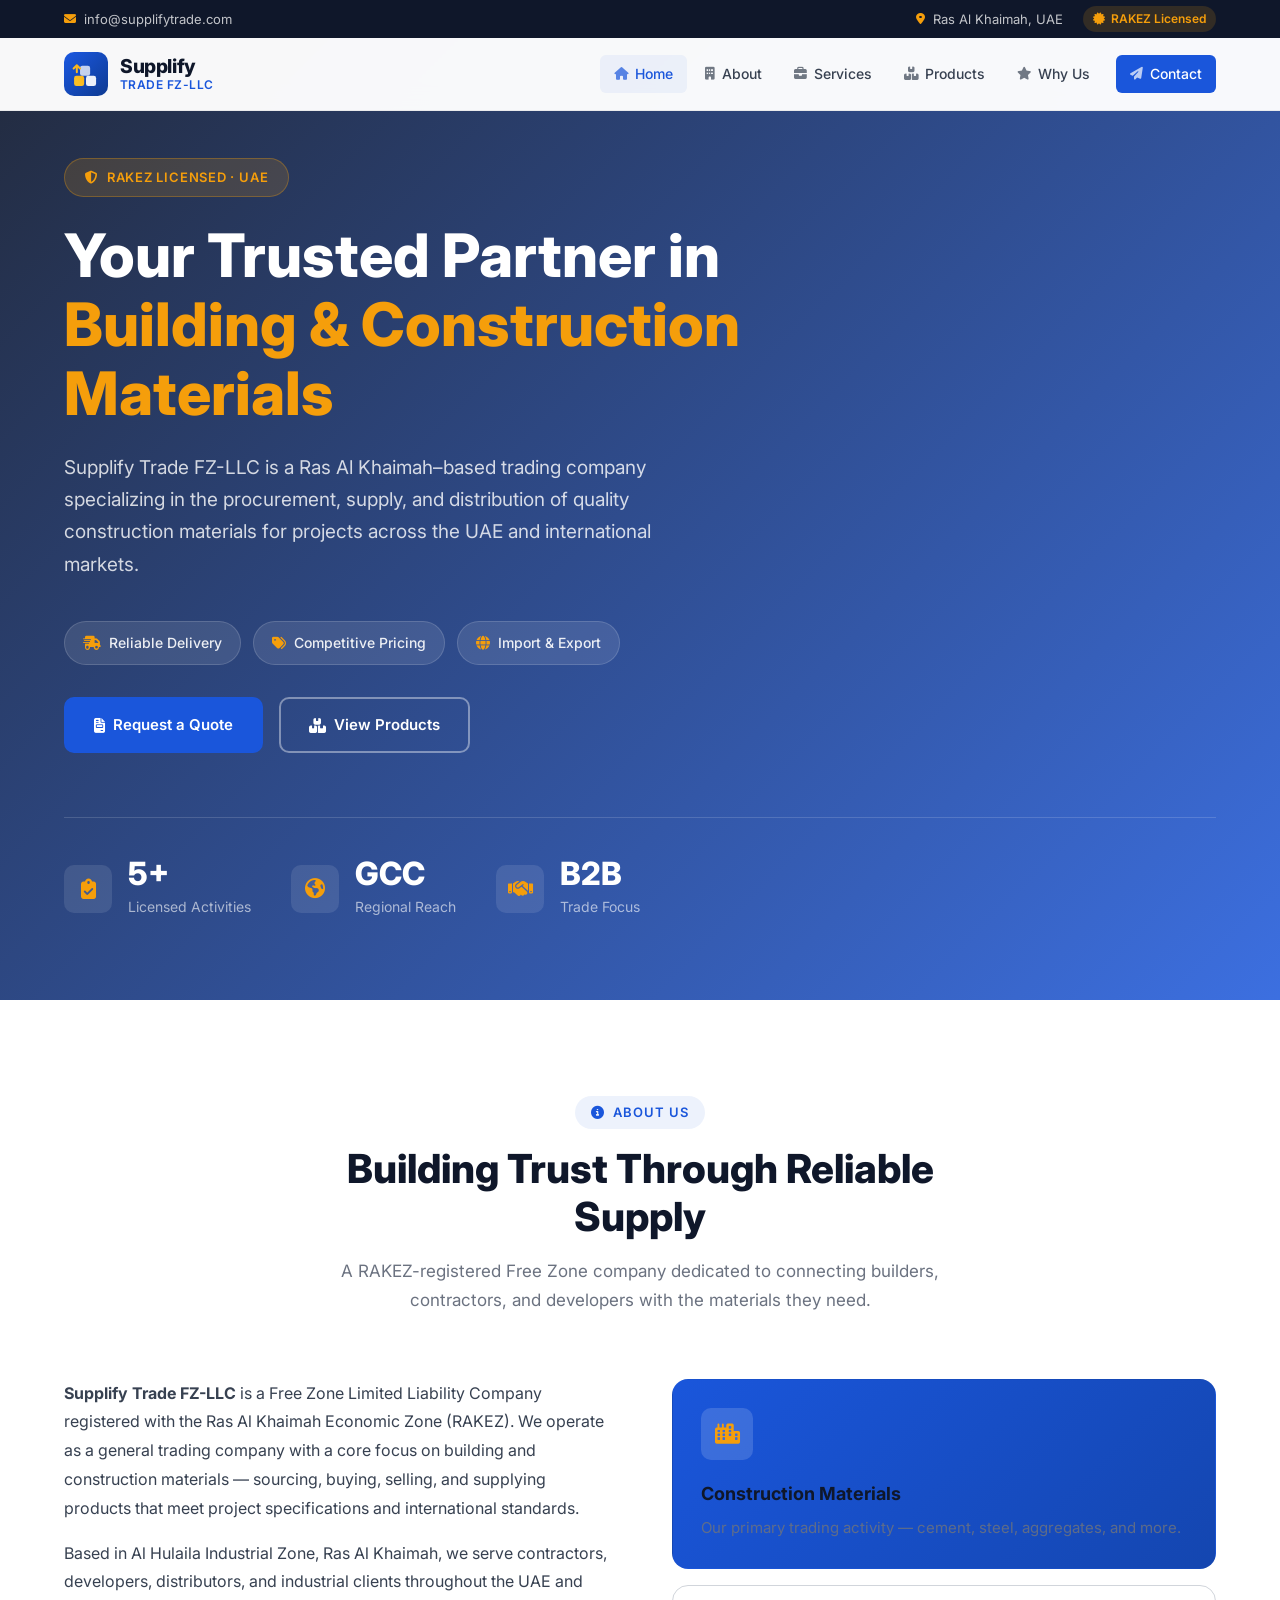
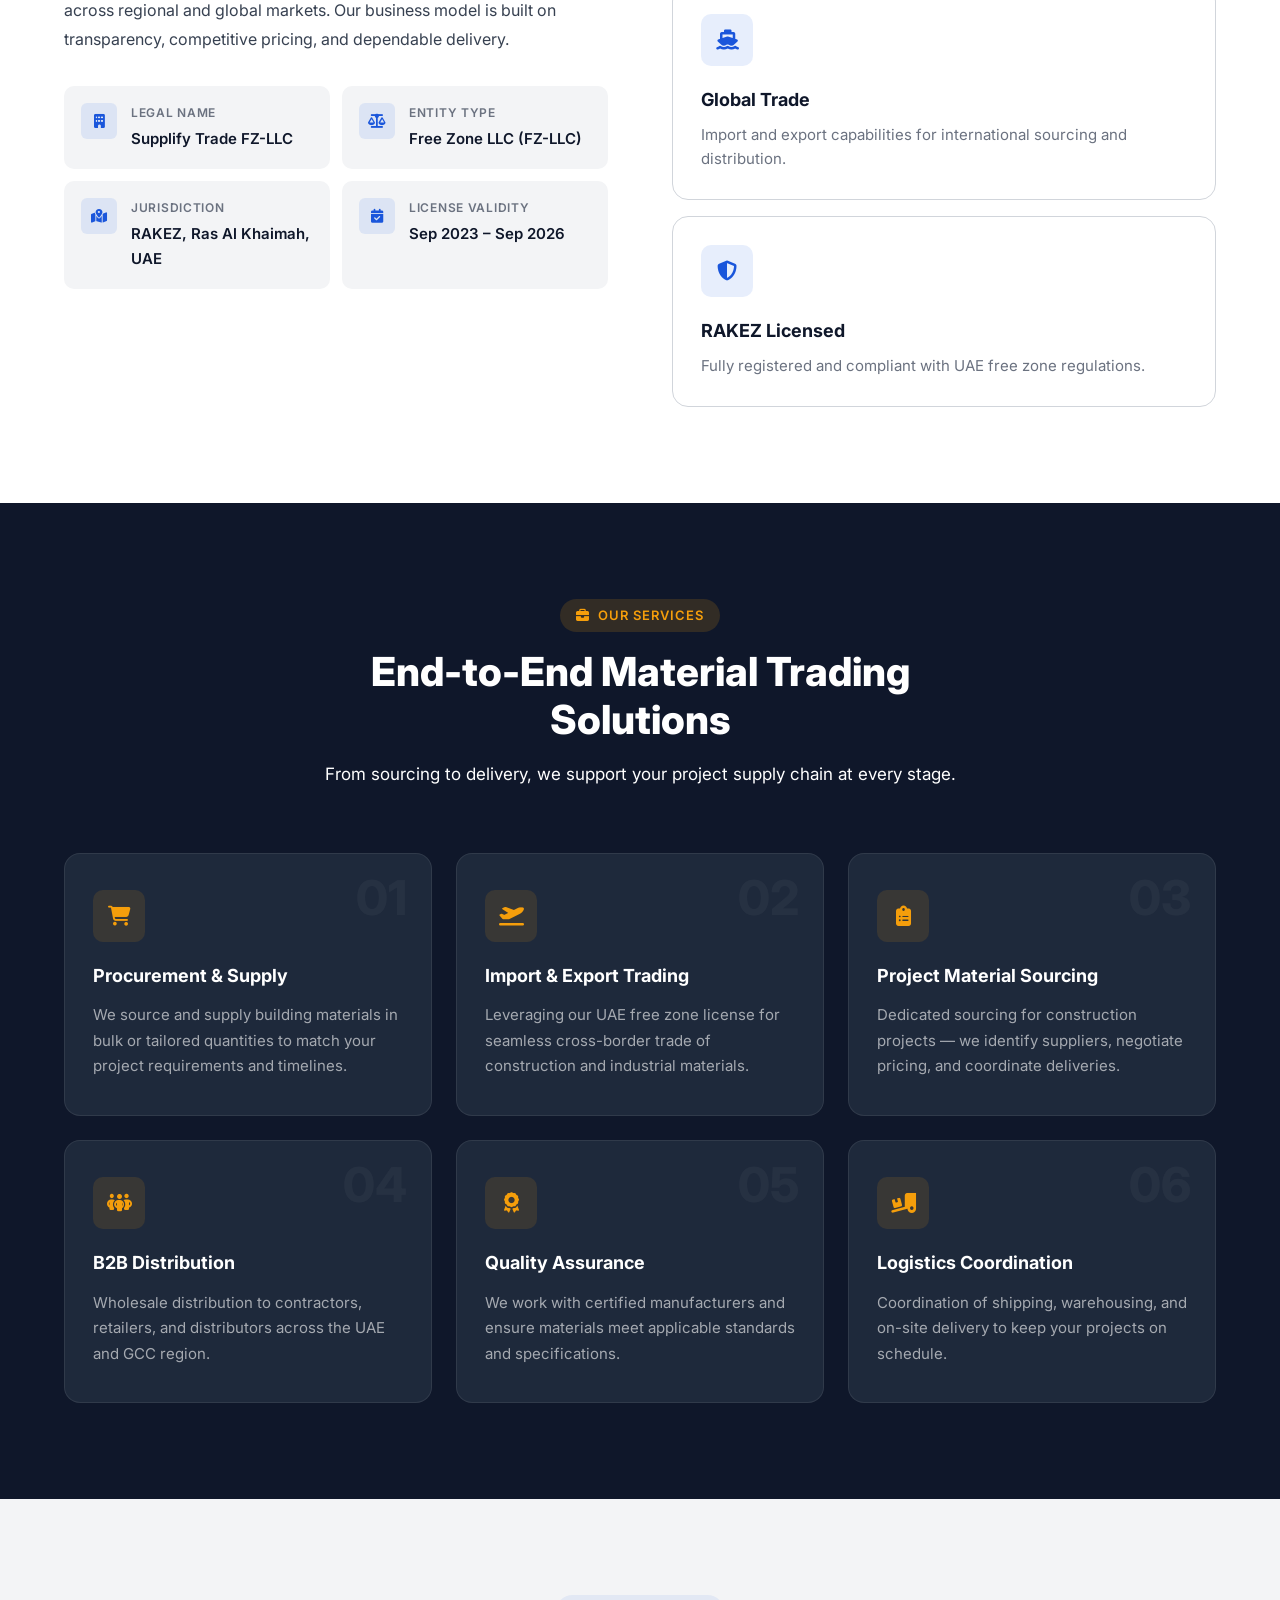
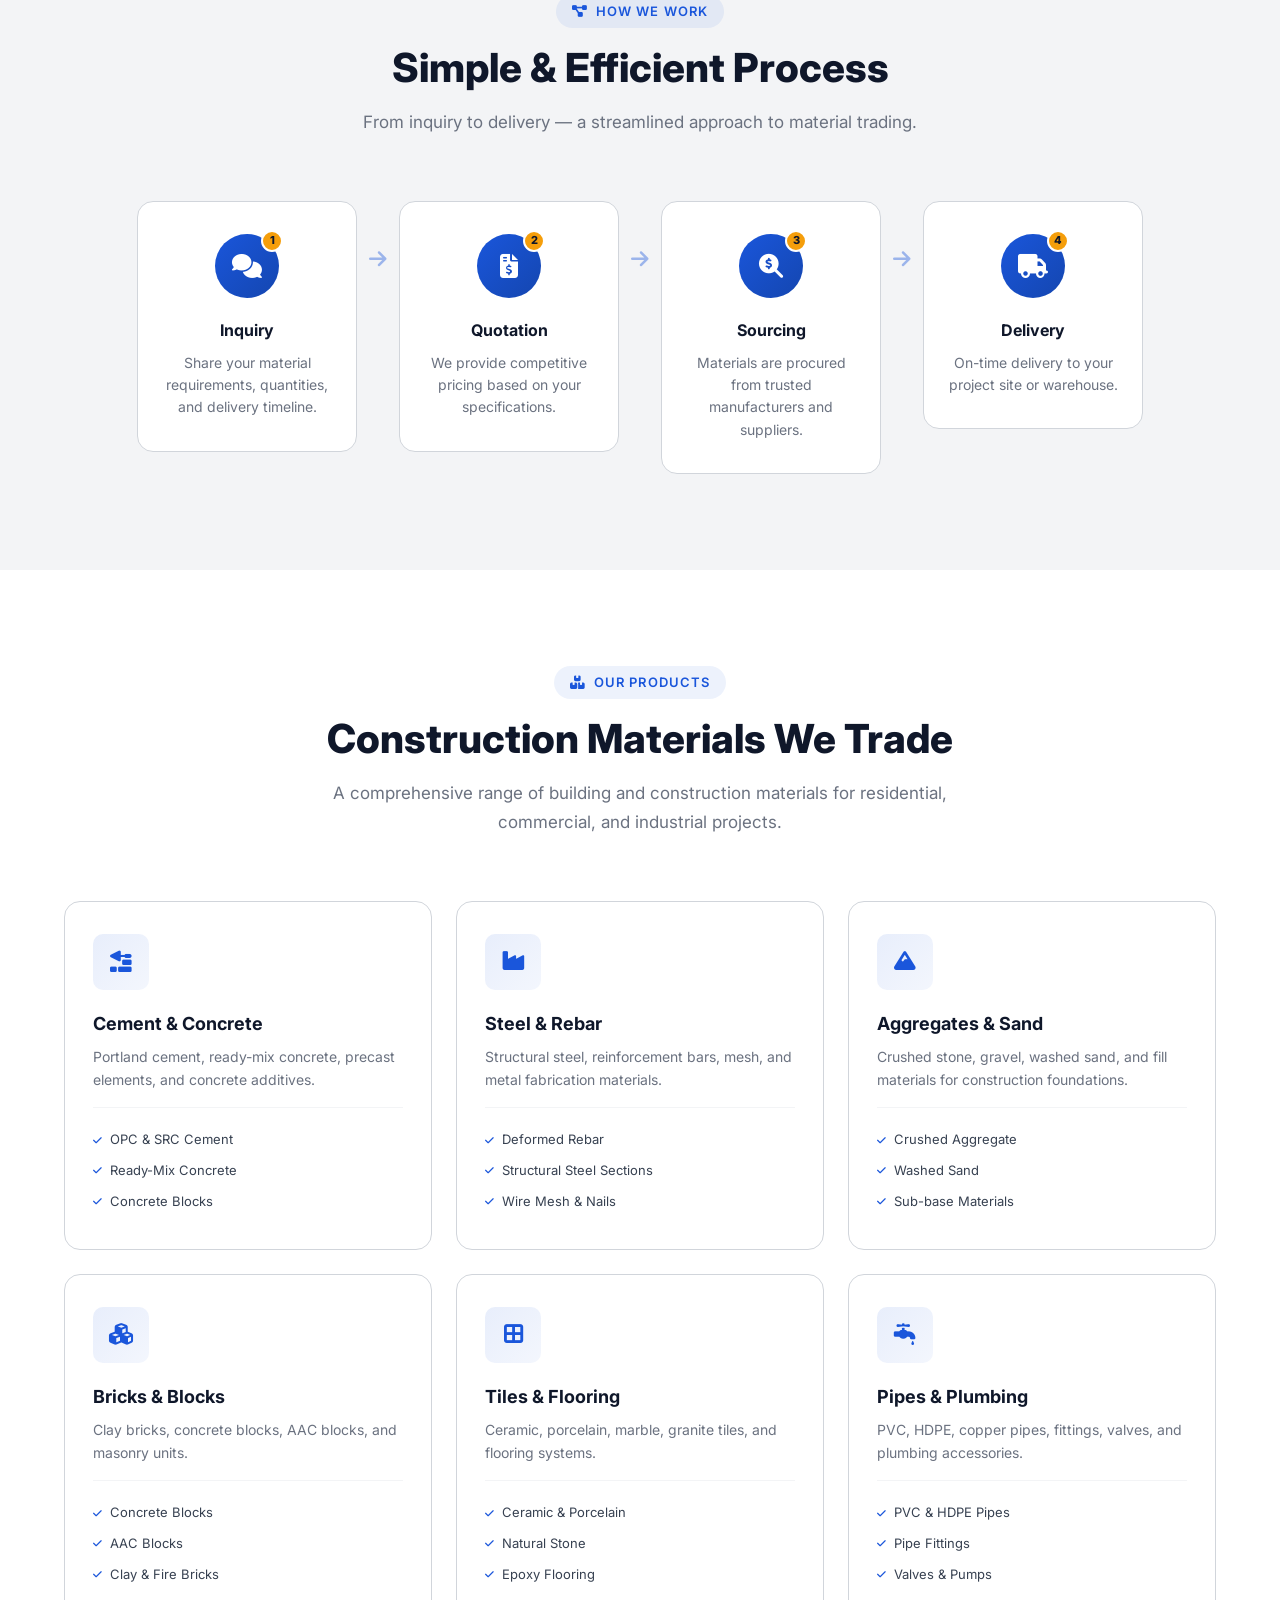
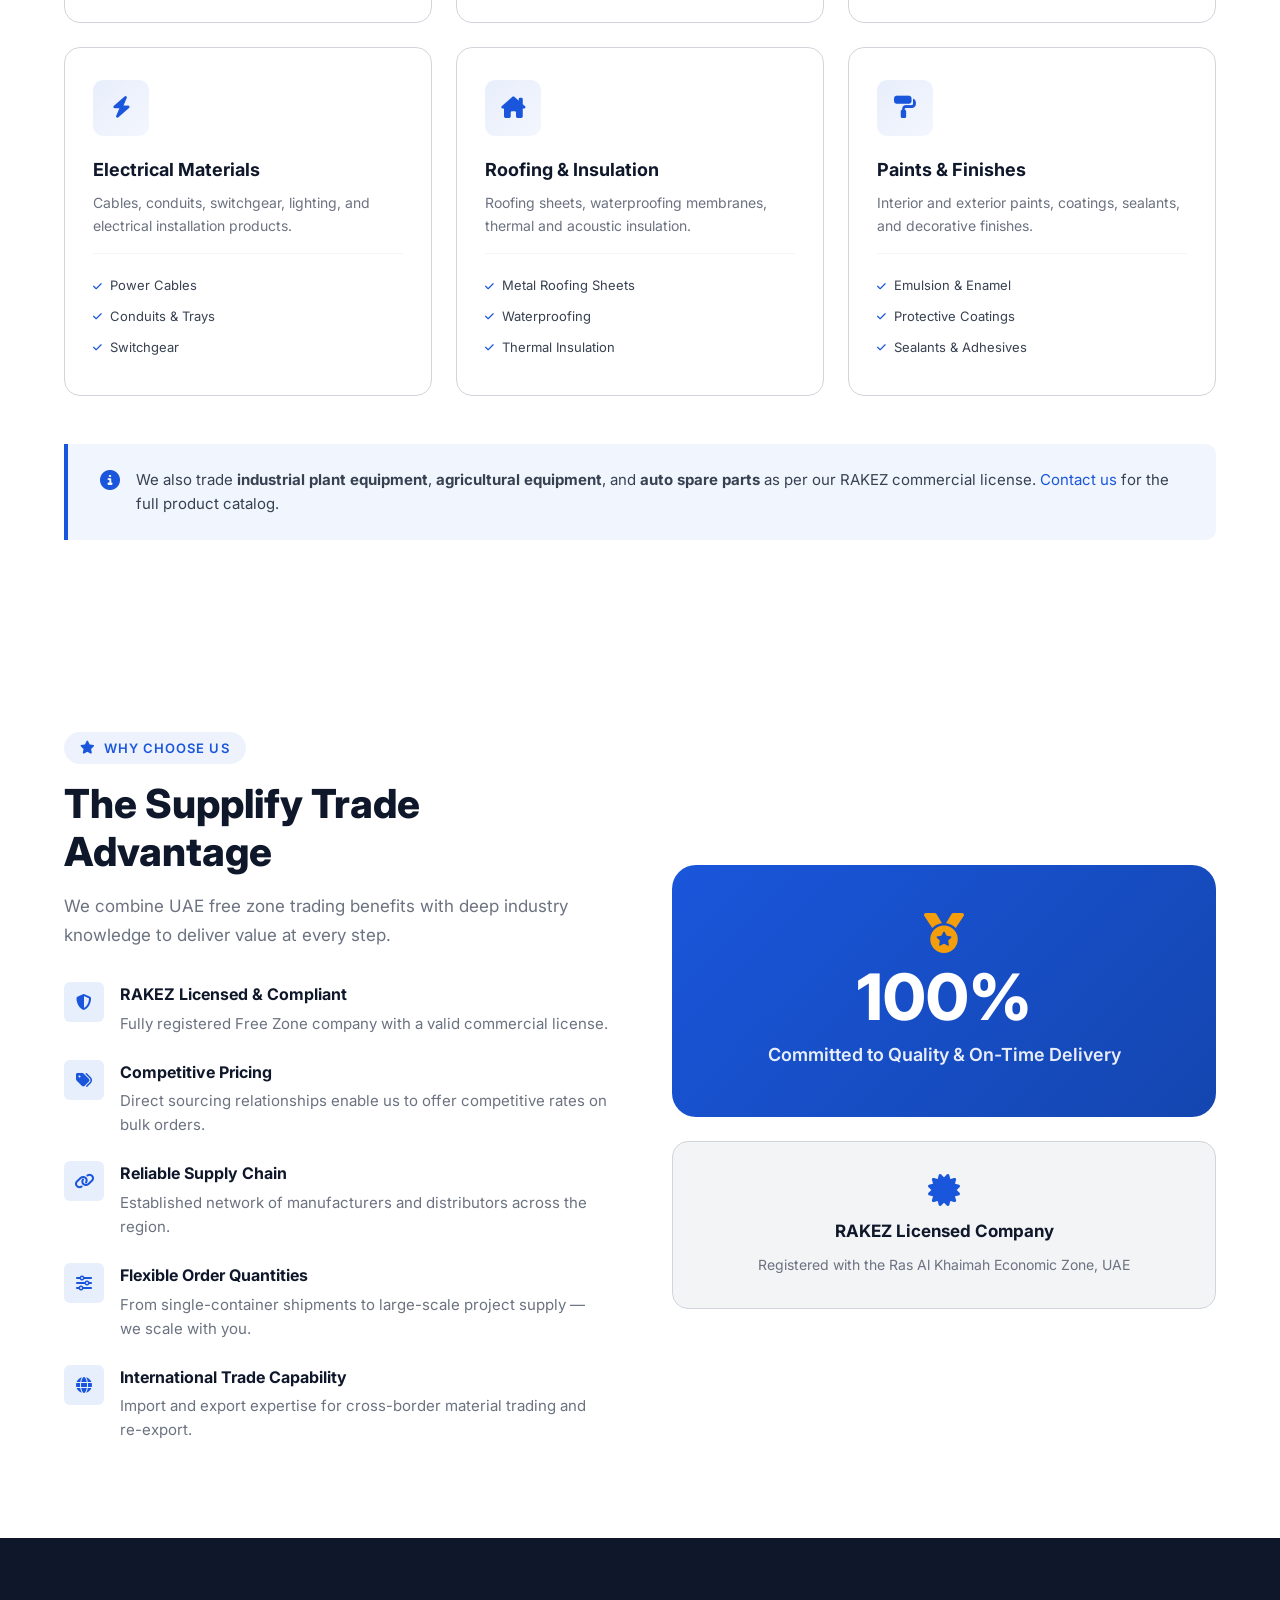
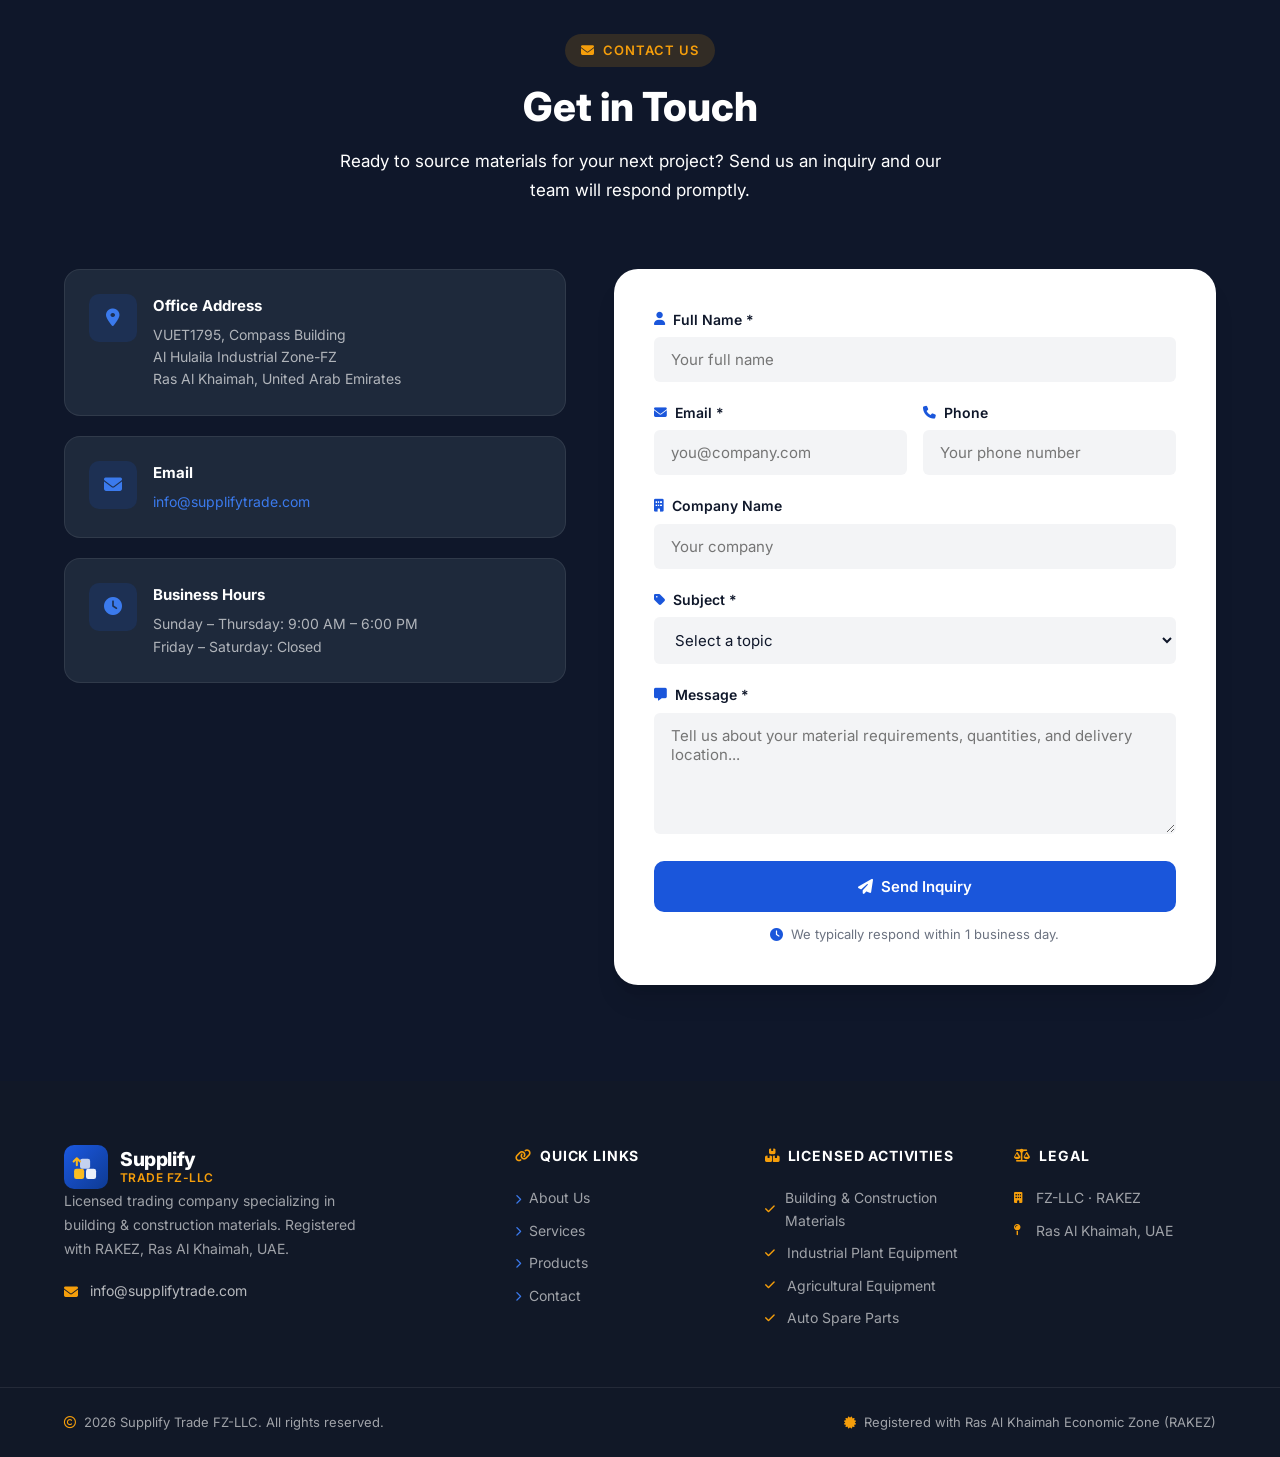
==== cpanel-deploy/index.html @ b051d4a0 "Remove owner name, phone number, and license number from public site. Add cPanel deployment package " ====
<!DOCTYPE html>
<html lang="en">
<head>
  <meta charset="UTF-8">
  <meta name="viewport" content="width=device-width, initial-scale=1.0">
  <meta name="description" content="Supplify Trade FZ-LLC — Licensed trading company in Ras Al Khaimah, UAE. We buy, sell, and supply building & construction materials across the GCC and beyond.">
  <meta name="keywords" content="construction materials, building supplies, UAE, Ras Al Khaimah, RAKEZ, cement, steel, trading">
  <title>Supplify Trade FZ-LLC | Building & Construction Materials Trading</title>
  <link rel="canonical" href="https://supplifytrade.com/">
  <link rel="icon" href="assets/logo-icon.svg" type="image/svg+xml">
  <link rel="preconnect" href="https://fonts.googleapis.com">
  <link rel="preconnect" href="https://fonts.gstatic.com" crossorigin>
  <link href="https://fonts.googleapis.com/css2?family=Inter:wght@400;500;600;700;800&display=swap" rel="stylesheet">
  <link rel="stylesheet" href="https://cdnjs.cloudflare.com/ajax/libs/font-awesome/6.5.2/css/all.min.css">
  <link rel="stylesheet" href="css/style.css">
</head>
<body>

  <!-- Header -->
  <header class="header" id="header">
    <div class="topbar">
      <div class="container topbar__inner">
        <div class="topbar__left">
          <a href="mailto:info@supplifytrade.com" class="topbar__item">
            <i class="fa-solid fa-envelope"></i>
            <span>info@supplifytrade.com</span>
          </a>
        </div>
        <div class="topbar__right">
          <span class="topbar__item">
            <i class="fa-solid fa-location-dot"></i>
            <span>Ras Al Khaimah, UAE</span>
          </span>
          <span class="topbar__badge">
            <i class="fa-solid fa-certificate"></i>
            RAKEZ Licensed
          </span>
        </div>
      </div>
    </div>
    <nav class="nav container">
      <a href="#home" class="brand">
        <img src="assets/logo-icon.svg" alt="" class="brand__icon" width="44" height="44">
        <span class="brand__text">
          <span class="brand__name">Supplify</span>
          <span class="brand__tagline">Trade FZ-LLC</span>
        </span>
      </a>

      <div class="nav__menu" id="nav-menu">
        <ul class="nav__list">
          <li><a href="#home" class="nav__link active"><i class="fa-solid fa-house"></i> Home</a></li>
          <li><a href="#about" class="nav__link"><i class="fa-solid fa-building"></i> About</a></li>
          <li><a href="#services" class="nav__link"><i class="fa-solid fa-briefcase"></i> Services</a></li>
          <li><a href="#products" class="nav__link"><i class="fa-solid fa-boxes-stacked"></i> Products</a></li>
          <li><a href="#why-us" class="nav__link"><i class="fa-solid fa-star"></i> Why Us</a></li>
          <li><a href="#contact" class="nav__link nav__link--cta"><i class="fa-solid fa-paper-plane"></i> Contact</a></li>
        </ul>
        <button class="nav__close" id="nav-close" aria-label="Close menu">
          <i class="fa-solid fa-xmark"></i>
        </button>
      </div>

      <button class="nav__toggle" id="nav-toggle" aria-label="Open menu">
        <span></span><span></span><span></span>
      </button>
    </nav>
  </header>

  <main>
    <!-- Hero -->
    <section class="hero" id="home">
      <div class="hero__bg"></div>
      <div class="container hero__content">
        <div class="hero__badge">
          <i class="fa-solid fa-shield-halved"></i>
          RAKEZ Licensed · UAE
        </div>
        <h1 class="hero__title">
          Your Trusted Partner in<br>
          <span class="hero__title-accent">Building & Construction Materials</span>
        </h1>
        <p class="hero__subtitle">
          Supplify Trade FZ-LLC is a Ras Al Khaimah–based trading company specializing in the procurement, supply, and distribution of quality construction materials for projects across the UAE and international markets.
        </p>

        <div class="hero__features">
          <div class="hero__feature">
            <i class="fa-solid fa-truck-fast"></i>
            <span>Reliable Delivery</span>
          </div>
          <div class="hero__feature">
            <i class="fa-solid fa-tags"></i>
            <span>Competitive Pricing</span>
          </div>
          <div class="hero__feature">
            <i class="fa-solid fa-globe"></i>
            <span>Import & Export</span>
          </div>
        </div>

        <div class="hero__actions">
          <a href="#contact" class="btn btn--primary">
            <i class="fa-solid fa-file-invoice"></i>
            Request a Quote
          </a>
          <a href="#products" class="btn btn--outline">
            <i class="fa-solid fa-boxes-stacked"></i>
            View Products
          </a>
        </div>

        <div class="hero__stats">
          <div class="hero__stat">
            <div class="hero__stat-icon"><i class="fa-solid fa-clipboard-check"></i></div>
            <div>
              <span class="hero__stat-number">5+</span>
              <span class="hero__stat-label">Licensed Activities</span>
            </div>
          </div>
          <div class="hero__stat">
            <div class="hero__stat-icon"><i class="fa-solid fa-earth-americas"></i></div>
            <div>
              <span class="hero__stat-number">GCC</span>
              <span class="hero__stat-label">Regional Reach</span>
            </div>
          </div>
          <div class="hero__stat">
            <div class="hero__stat-icon"><i class="fa-solid fa-handshake"></i></div>
            <div>
              <span class="hero__stat-number">B2B</span>
              <span class="hero__stat-label">Trade Focus</span>
            </div>
          </div>
        </div>
      </div>
    </section>

    <!-- About -->
    <section class="section about" id="about">
      <div class="container">
        <div class="section__header">
          <span class="section__tag"><i class="fa-solid fa-circle-info"></i> About Us</span>
          <h2 class="section__title">Building Trust Through Reliable Supply</h2>
          <p class="section__desc">A RAKEZ-registered Free Zone company dedicated to connecting builders, contractors, and developers with the materials they need.</p>
        </div>

        <div class="about__grid">
          <div class="about__content">
            <p>
              <strong>Supplify Trade FZ-LLC</strong> is a Free Zone Limited Liability Company registered with the Ras Al Khaimah Economic Zone (RAKEZ). We operate as a general trading company with a core focus on building and construction materials — sourcing, buying, selling, and supplying products that meet project specifications and international standards.
            </p>
            <p>
              Based in Al Hulaila Industrial Zone, Ras Al Khaimah, we serve contractors, developers, distributors, and industrial clients throughout the UAE and across regional and global markets. Our business model is built on transparency, competitive pricing, and dependable delivery.
            </p>

            <div class="about__details">
              <div class="about__detail">
                <i class="fa-solid fa-building about__detail-icon"></i>
                <div>
                  <span class="about__detail-label">Legal Name</span>
                  <span class="about__detail-value">Supplify Trade FZ-LLC</span>
                </div>
              </div>
              <div class="about__detail">
                <i class="fa-solid fa-scale-balanced about__detail-icon"></i>
                <div>
                  <span class="about__detail-label">Entity Type</span>
                  <span class="about__detail-value">Free Zone LLC (FZ-LLC)</span>
                </div>
              </div>
              <div class="about__detail">
                <i class="fa-solid fa-map-location-dot about__detail-icon"></i>
                <div>
                  <span class="about__detail-label">Jurisdiction</span>
                  <span class="about__detail-value">RAKEZ, Ras Al Khaimah, UAE</span>
                </div>
              </div>
              <div class="about__detail">
                <i class="fa-solid fa-calendar-check about__detail-icon"></i>
                <div>
                  <span class="about__detail-label">License Validity</span>
                  <span class="about__detail-value">Sep 2023 – Sep 2026</span>
                </div>
              </div>
            </div>
          </div>

          <div class="about__visual">
            <div class="about__card about__card--primary">
              <div class="icon-box icon-box--light">
                <i class="fa-solid fa-city"></i>
              </div>
              <h3>Construction Materials</h3>
              <p>Our primary trading activity — cement, steel, aggregates, and more.</p>
            </div>
            <div class="about__card">
              <div class="icon-box">
                <i class="fa-solid fa-ship"></i>
              </div>
              <h3>Global Trade</h3>
              <p>Import and export capabilities for international sourcing and distribution.</p>
            </div>
            <div class="about__card">
              <div class="icon-box">
                <i class="fa-solid fa-shield-halved"></i>
              </div>
              <h3>RAKEZ Licensed</h3>
              <p>Fully registered and compliant with UAE free zone regulations.</p>
            </div>
          </div>
        </div>
      </div>
    </section>

    <!-- Services -->
    <section class="section services" id="services">
      <div class="container">
        <div class="section__header section__header--light">
          <span class="section__tag section__tag--light"><i class="fa-solid fa-briefcase"></i> Our Services</span>
          <h2 class="section__title section__title--light">End-to-End Material Trading Solutions</h2>
          <p class="section__desc section__desc--light">From sourcing to delivery, we support your project supply chain at every stage.</p>
        </div>

        <div class="services__grid">
          <div class="service-card">
            <div class="service-card__number">01</div>
            <div class="icon-box icon-box--accent">
              <i class="fa-solid fa-cart-shopping"></i>
            </div>
            <h3 class="service-card__title">Procurement & Supply</h3>
            <p class="service-card__desc">We source and supply building materials in bulk or tailored quantities to match your project requirements and timelines.</p>
          </div>

          <div class="service-card">
            <div class="service-card__number">02</div>
            <div class="icon-box icon-box--accent">
              <i class="fa-solid fa-plane-departure"></i>
            </div>
            <h3 class="service-card__title">Import & Export Trading</h3>
            <p class="service-card__desc">Leveraging our UAE free zone license for seamless cross-border trade of construction and industrial materials.</p>
          </div>

          <div class="service-card">
            <div class="service-card__number">03</div>
            <div class="icon-box icon-box--accent">
              <i class="fa-solid fa-clipboard-list"></i>
            </div>
            <h3 class="service-card__title">Project Material Sourcing</h3>
            <p class="service-card__desc">Dedicated sourcing for construction projects — we identify suppliers, negotiate pricing, and coordinate deliveries.</p>
          </div>

          <div class="service-card">
            <div class="service-card__number">04</div>
            <div class="icon-box icon-box--accent">
              <i class="fa-solid fa-people-group"></i>
            </div>
            <h3 class="service-card__title">B2B Distribution</h3>
            <p class="service-card__desc">Wholesale distribution to contractors, retailers, and distributors across the UAE and GCC region.</p>
          </div>

          <div class="service-card">
            <div class="service-card__number">05</div>
            <div class="icon-box icon-box--accent">
              <i class="fa-solid fa-award"></i>
            </div>
            <h3 class="service-card__title">Quality Assurance</h3>
            <p class="service-card__desc">We work with certified manufacturers and ensure materials meet applicable standards and specifications.</p>
          </div>

          <div class="service-card">
            <div class="service-card__number">06</div>
            <div class="icon-box icon-box--accent">
              <i class="fa-solid fa-truck-ramp-box"></i>
            </div>
            <h3 class="service-card__title">Logistics Coordination</h3>
            <p class="service-card__desc">Coordination of shipping, warehousing, and on-site delivery to keep your projects on schedule.</p>
          </div>
        </div>
      </div>
    </section>

    <!-- How We Work -->
    <section class="section process" id="process">
      <div class="container">
        <div class="section__header">
          <span class="section__tag"><i class="fa-solid fa-diagram-project"></i> How We Work</span>
          <h2 class="section__title">Simple & Efficient Process</h2>
          <p class="section__desc">From inquiry to delivery — a streamlined approach to material trading.</p>
        </div>

        <div class="process__grid">
          <div class="process__step">
            <div class="process__step-icon">
              <i class="fa-solid fa-comments"></i>
              <span class="process__step-num">1</span>
            </div>
            <h3>Inquiry</h3>
            <p>Share your material requirements, quantities, and delivery timeline.</p>
          </div>
          <div class="process__arrow"><i class="fa-solid fa-arrow-right"></i></div>
          <div class="process__step">
            <div class="process__step-icon">
              <i class="fa-solid fa-file-invoice-dollar"></i>
              <span class="process__step-num">2</span>
            </div>
            <h3>Quotation</h3>
            <p>We provide competitive pricing based on your specifications.</p>
          </div>
          <div class="process__arrow"><i class="fa-solid fa-arrow-right"></i></div>
          <div class="process__step">
            <div class="process__step-icon">
              <i class="fa-solid fa-magnifying-glass-dollar"></i>
              <span class="process__step-num">3</span>
            </div>
            <h3>Sourcing</h3>
            <p>Materials are procured from trusted manufacturers and suppliers.</p>
          </div>
          <div class="process__arrow"><i class="fa-solid fa-arrow-right"></i></div>
          <div class="process__step">
            <div class="process__step-icon">
              <i class="fa-solid fa-truck"></i>
              <span class="process__step-num">4</span>
            </div>
            <h3>Delivery</h3>
            <p>On-time delivery to your project site or warehouse.</p>
          </div>
        </div>
      </div>
    </section>

    <!-- Products -->
    <section class="section products" id="products">
      <div class="container">
        <div class="section__header">
          <span class="section__tag"><i class="fa-solid fa-boxes-stacked"></i> Our Products</span>
          <h2 class="section__title">Construction Materials We Trade</h2>
          <p class="section__desc">A comprehensive range of building and construction materials for residential, commercial, and industrial projects.</p>
        </div>

        <div class="products__grid">
          <div class="product-card">
            <div class="icon-box icon-box--product">
              <i class="fa-solid fa-trowel-bricks"></i>
            </div>
            <h3 class="product-card__title">Cement & Concrete</h3>
            <p class="product-card__desc">Portland cement, ready-mix concrete, precast elements, and concrete additives.</p>
            <ul class="product-card__list">
              <li><i class="fa-solid fa-check"></i> OPC & SRC Cement</li>
              <li><i class="fa-solid fa-check"></i> Ready-Mix Concrete</li>
              <li><i class="fa-solid fa-check"></i> Concrete Blocks</li>
            </ul>
          </div>

          <div class="product-card">
            <div class="icon-box icon-box--product">
              <i class="fa-solid fa-industry"></i>
            </div>
            <h3 class="product-card__title">Steel & Rebar</h3>
            <p class="product-card__desc">Structural steel, reinforcement bars, mesh, and metal fabrication materials.</p>
            <ul class="product-card__list">
              <li><i class="fa-solid fa-check"></i> Deformed Rebar</li>
              <li><i class="fa-solid fa-check"></i> Structural Steel Sections</li>
              <li><i class="fa-solid fa-check"></i> Wire Mesh & Nails</li>
            </ul>
          </div>

          <div class="product-card">
            <div class="icon-box icon-box--product">
              <i class="fa-solid fa-mountain"></i>
            </div>
            <h3 class="product-card__title">Aggregates & Sand</h3>
            <p class="product-card__desc">Crushed stone, gravel, washed sand, and fill materials for construction foundations.</p>
            <ul class="product-card__list">
              <li><i class="fa-solid fa-check"></i> Crushed Aggregate</li>
              <li><i class="fa-solid fa-check"></i> Washed Sand</li>
              <li><i class="fa-solid fa-check"></i> Sub-base Materials</li>
            </ul>
          </div>

          <div class="product-card">
            <div class="icon-box icon-box--product">
              <i class="fa-solid fa-cubes"></i>
            </div>
            <h3 class="product-card__title">Bricks & Blocks</h3>
            <p class="product-card__desc">Clay bricks, concrete blocks, AAC blocks, and masonry units.</p>
            <ul class="product-card__list">
              <li><i class="fa-solid fa-check"></i> Concrete Blocks</li>
              <li><i class="fa-solid fa-check"></i> AAC Blocks</li>
              <li><i class="fa-solid fa-check"></i> Clay & Fire Bricks</li>
            </ul>
          </div>

          <div class="product-card">
            <div class="icon-box icon-box--product">
              <i class="fa-solid fa-border-all"></i>
            </div>
            <h3 class="product-card__title">Tiles & Flooring</h3>
            <p class="product-card__desc">Ceramic, porcelain, marble, granite tiles, and flooring systems.</p>
            <ul class="product-card__list">
              <li><i class="fa-solid fa-check"></i> Ceramic & Porcelain</li>
              <li><i class="fa-solid fa-check"></i> Natural Stone</li>
              <li><i class="fa-solid fa-check"></i> Epoxy Flooring</li>
            </ul>
          </div>

          <div class="product-card">
            <div class="icon-box icon-box--product">
              <i class="fa-solid fa-faucet-drip"></i>
            </div>
            <h3 class="product-card__title">Pipes & Plumbing</h3>
            <p class="product-card__desc">PVC, HDPE, copper pipes, fittings, valves, and plumbing accessories.</p>
            <ul class="product-card__list">
              <li><i class="fa-solid fa-check"></i> PVC & HDPE Pipes</li>
              <li><i class="fa-solid fa-check"></i> Pipe Fittings</li>
              <li><i class="fa-solid fa-check"></i> Valves & Pumps</li>
            </ul>
          </div>

          <div class="product-card">
            <div class="icon-box icon-box--product">
              <i class="fa-solid fa-bolt"></i>
            </div>
            <h3 class="product-card__title">Electrical Materials</h3>
            <p class="product-card__desc">Cables, conduits, switchgear, lighting, and electrical installation products.</p>
            <ul class="product-card__list">
              <li><i class="fa-solid fa-check"></i> Power Cables</li>
              <li><i class="fa-solid fa-check"></i> Conduits & Trays</li>
              <li><i class="fa-solid fa-check"></i> Switchgear</li>
            </ul>
          </div>

          <div class="product-card">
            <div class="icon-box icon-box--product">
              <i class="fa-solid fa-house-chimney"></i>
            </div>
            <h3 class="product-card__title">Roofing & Insulation</h3>
            <p class="product-card__desc">Roofing sheets, waterproofing membranes, thermal and acoustic insulation.</p>
            <ul class="product-card__list">
              <li><i class="fa-solid fa-check"></i> Metal Roofing Sheets</li>
              <li><i class="fa-solid fa-check"></i> Waterproofing</li>
              <li><i class="fa-solid fa-check"></i> Thermal Insulation</li>
            </ul>
          </div>

          <div class="product-card">
            <div class="icon-box icon-box--product">
              <i class="fa-solid fa-paint-roller"></i>
            </div>
            <h3 class="product-card__title">Paints & Finishes</h3>
            <p class="product-card__desc">Interior and exterior paints, coatings, sealants, and decorative finishes.</p>
            <ul class="product-card__list">
              <li><i class="fa-solid fa-check"></i> Emulsion & Enamel</li>
              <li><i class="fa-solid fa-check"></i> Protective Coatings</li>
              <li><i class="fa-solid fa-check"></i> Sealants & Adhesives</li>
            </ul>
          </div>
        </div>

        <div class="products__note">
          <i class="fa-solid fa-circle-info"></i>
          <p>We also trade <strong>industrial plant equipment</strong>, <strong>agricultural equipment</strong>, and <strong>auto spare parts</strong> as per our RAKEZ commercial license. <a href="#contact">Contact us</a> for the full product catalog.</p>
        </div>
      </div>
    </section>

    <!-- Why Us -->
    <section class="section why-us" id="why-us">
      <div class="container">
        <div class="why-us__grid">
          <div class="why-us__content">
            <span class="section__tag"><i class="fa-solid fa-star"></i> Why Choose Us</span>
            <h2 class="section__title">The Supplify Trade Advantage</h2>
            <p class="section__desc">We combine UAE free zone trading benefits with deep industry knowledge to deliver value at every step.</p>

            <div class="why-us__items">
              <div class="why-us__item">
                <div class="why-us__item-icon"><i class="fa-solid fa-shield-halved"></i></div>
                <div>
                  <h4>RAKEZ Licensed & Compliant</h4>
                  <p>Fully registered Free Zone company with a valid commercial license.</p>
                </div>
              </div>
              <div class="why-us__item">
                <div class="why-us__item-icon"><i class="fa-solid fa-tags"></i></div>
                <div>
                  <h4>Competitive Pricing</h4>
                  <p>Direct sourcing relationships enable us to offer competitive rates on bulk orders.</p>
                </div>
              </div>
              <div class="why-us__item">
                <div class="why-us__item-icon"><i class="fa-solid fa-link"></i></div>
                <div>
                  <h4>Reliable Supply Chain</h4>
                  <p>Established network of manufacturers and distributors across the region.</p>
                </div>
              </div>
              <div class="why-us__item">
                <div class="why-us__item-icon"><i class="fa-solid fa-sliders"></i></div>
                <div>
                  <h4>Flexible Order Quantities</h4>
                  <p>From single-container shipments to large-scale project supply — we scale with you.</p>
                </div>
              </div>
              <div class="why-us__item">
                <div class="why-us__item-icon"><i class="fa-solid fa-globe"></i></div>
                <div>
                  <h4>International Trade Capability</h4>
                  <p>Import and export expertise for cross-border material trading and re-export.</p>
                </div>
              </div>
            </div>
          </div>

          <div class="why-us__visual">
            <div class="why-us__highlight">
              <i class="fa-solid fa-medal why-us__highlight-icon"></i>
              <span class="why-us__highlight-number">100%</span>
              <span class="why-us__highlight-text">Committed to Quality & On-Time Delivery</span>
            </div>
            <div class="why-us__trust">
              <i class="fa-solid fa-certificate"></i>
              <h4>RAKEZ Licensed Company</h4>
              <p>Registered with the Ras Al Khaimah Economic Zone, UAE</p>
            </div>
          </div>
        </div>
      </div>
    </section>

    <!-- Contact -->
    <section class="section contact" id="contact">
      <div class="container">
        <div class="section__header section__header--light">
          <span class="section__tag section__tag--light"><i class="fa-solid fa-envelope"></i> Contact Us</span>
          <h2 class="section__title section__title--light">Get in Touch</h2>
          <p class="section__desc section__desc--light">Ready to source materials for your next project? Send us an inquiry and our team will respond promptly.</p>
        </div>

        <div class="contact__grid">
          <div class="contact__info">
            <div class="contact__card">
              <div class="icon-box icon-box--contact">
                <i class="fa-solid fa-location-dot"></i>
              </div>
              <div>
                <h4>Office Address</h4>
                <p>VUET1795, Compass Building<br>Al Hulaila Industrial Zone-FZ<br>Ras Al Khaimah, United Arab Emirates</p>
              </div>
            </div>

            <div class="contact__card">
              <div class="icon-box icon-box--contact">
                <i class="fa-solid fa-envelope"></i>
              </div>
              <div>
                <h4>Email</h4>
                <p><a href="mailto:info@supplifytrade.com">info@supplifytrade.com</a></p>
              </div>
            </div>

            <div class="contact__card">
              <div class="icon-box icon-box--contact">
                <i class="fa-solid fa-clock"></i>
              </div>
              <div>
                <h4>Business Hours</h4>
                <p>Sunday – Thursday: 9:00 AM – 6:00 PM<br>Friday – Saturday: Closed</p>
              </div>
            </div>
          </div>

          <form class="contact__form" id="contact-form">
            <div class="form__group">
              <label for="name"><i class="fa-solid fa-user"></i> Full Name *</label>
              <input type="text" id="name" name="name" required placeholder="Your full name">
            </div>
            <div class="form__row">
              <div class="form__group">
                <label for="email"><i class="fa-solid fa-envelope"></i> Email *</label>
                <input type="email" id="email" name="email" required placeholder="you@company.com">
              </div>
              <div class="form__group">
                <label for="phone"><i class="fa-solid fa-phone"></i> Phone</label>
                <input type="tel" id="phone" name="phone" placeholder="Your phone number">
              </div>
            </div>
            <div class="form__group">
              <label for="company"><i class="fa-solid fa-building"></i> Company Name</label>
              <input type="text" id="company" name="company" placeholder="Your company">
            </div>
            <div class="form__group">
              <label for="subject"><i class="fa-solid fa-tag"></i> Subject *</label>
              <select id="subject" name="subject" required>
                <option value="">Select a topic</option>
                <option value="quote">Request a Quote</option>
                <option value="products">Product Inquiry</option>
                <option value="partnership">Partnership / Distribution</option>
                <option value="other">Other</option>
              </select>
            </div>
            <div class="form__group">
              <label for="message"><i class="fa-solid fa-message"></i> Message *</label>
              <textarea id="message" name="message" rows="5" required placeholder="Tell us about your material requirements, quantities, and delivery location..."></textarea>
            </div>
            <button type="submit" class="btn btn--primary btn--full">
              <i class="fa-solid fa-paper-plane"></i>
              Send Inquiry
            </button>
            <p class="form__note"><i class="fa-solid fa-clock"></i> We typically respond within 1 business day.</p>
          </form>
        </div>
      </div>
    </section>
  </main>

  <!-- Footer -->
  <footer class="footer">
    <div class="container footer__grid">
      <div class="footer__brand">
        <a href="#home" class="brand brand--light">
          <img src="assets/logo-icon.svg" alt="" class="brand__icon" width="48" height="48">
          <span class="brand__text">
            <span class="brand__name">Supplify</span>
            <span class="brand__tagline">Trade FZ-LLC</span>
          </span>
        </a>
        <p class="footer__desc">Licensed trading company specializing in building & construction materials. Registered with RAKEZ, Ras Al Khaimah, UAE.</p>
        <div class="footer__contact">
          <a href="mailto:info@supplifytrade.com" class="footer__contact-item">
            <i class="fa-solid fa-envelope"></i> info@supplifytrade.com
          </a>
        </div>
      </div>

      <div class="footer__links">
        <h4><i class="fa-solid fa-link"></i> Quick Links</h4>
        <ul>
          <li><a href="#about"><i class="fa-solid fa-chevron-right"></i> About Us</a></li>
          <li><a href="#services"><i class="fa-solid fa-chevron-right"></i> Services</a></li>
          <li><a href="#products"><i class="fa-solid fa-chevron-right"></i> Products</a></li>
          <li><a href="#contact"><i class="fa-solid fa-chevron-right"></i> Contact</a></li>
        </ul>
      </div>

      <div class="footer__links">
        <h4><i class="fa-solid fa-boxes-stacked"></i> Licensed Activities</h4>
        <ul>
          <li><i class="fa-solid fa-check"></i> Building & Construction Materials</li>
          <li><i class="fa-solid fa-check"></i> Industrial Plant Equipment</li>
          <li><i class="fa-solid fa-check"></i> Agricultural Equipment</li>
          <li><i class="fa-solid fa-check"></i> Auto Spare Parts</li>
        </ul>
      </div>

      <div class="footer__links">
        <h4><i class="fa-solid fa-scale-balanced"></i> Legal</h4>
        <ul>
          <li><i class="fa-solid fa-building"></i> FZ-LLC · RAKEZ</li>
          <li><i class="fa-solid fa-map-pin"></i> Ras Al Khaimah, UAE</li>
        </ul>
      </div>
    </div>

    <div class="footer__bottom">
      <div class="container footer__bottom-inner">
        <p><i class="fa-regular fa-copyright"></i> 2026 Supplify Trade FZ-LLC. All rights reserved.</p>
        <p><i class="fa-solid fa-certificate"></i> Registered with Ras Al Khaimah Economic Zone (RAKEZ)</p>
      </div>
    </div>
  </footer>

  <script src="js/main.js"></script>
</body>
</html>
---- cpanel-deploy/css/style.css ----
/* ===== Variables ===== */
:root {
  --color-primary: #1a56db;
  --color-primary-dark: #1446b0;
  --color-primary-light: #3b7aed;
  --color-accent: #f59e0b;
  --color-accent-dark: #d97706;
  --color-dark: #0f172a;
  --color-dark-2: #1e293b;
  --color-gray-900: #111827;
  --color-gray-700: #374151;
  --color-gray-500: #6b7280;
  --color-gray-300: #d1d5db;
  --color-gray-100: #f3f4f6;
  --color-white: #ffffff;
  --font-family: 'Inter', -apple-system, BlinkMacSystemFont, 'Segoe UI', sans-serif;
  --shadow-sm: 0 1px 2px rgba(0, 0, 0, 0.05);
  --shadow-md: 0 4px 6px -1px rgba(0, 0, 0, 0.1), 0 2px 4px -2px rgba(0, 0, 0, 0.1);
  --shadow-lg: 0 10px 15px -3px rgba(0, 0, 0, 0.1), 0 4px 6px -4px rgba(0, 0, 0, 0.1);
  --shadow-xl: 0 20px 25px -5px rgba(0, 0, 0, 0.1), 0 8px 10px -6px rgba(0, 0, 0, 0.1);
  --radius-sm: 6px;
  --radius-md: 10px;
  --radius-lg: 16px;
  --radius-xl: 24px;
  --transition: 0.3s ease;
  --topbar-height: 38px;
  --header-height: 72px;
  --header-total: calc(var(--topbar-height) + var(--header-height));
}

/* ===== Reset ===== */
*, *::before, *::after {
  box-sizing: border-box;
  margin: 0;
  padding: 0;
}

html {
  scroll-behavior: smooth;
  scroll-padding-top: var(--header-total);
}

body {
  font-family: var(--font-family);
  font-size: 16px;
  line-height: 1.6;
  color: var(--color-gray-700);
  background: var(--color-white);
  -webkit-font-smoothing: antialiased;
}

img {
  max-width: 100%;
  height: auto;
  display: block;
}

a {
  color: var(--color-primary);
  text-decoration: none;
  transition: color var(--transition);
}

a:hover {
  color: var(--color-primary-dark);
}

ul {
  list-style: none;
}

/* ===== Utilities ===== */
.container {
  width: 100%;
  max-width: 1200px;
  margin: 0 auto;
  padding: 0 24px;
}

.section {
  padding: 96px 0;
}

.section__header {
  text-align: center;
  max-width: 640px;
  margin: 0 auto 64px;
}

.section__header--light .section__title,
.section__header--light .section__desc {
  color: var(--color-white);
}

.section__tag {
  display: inline-flex;
  align-items: center;
  gap: 8px;
  font-size: 0.8125rem;
  font-weight: 600;
  text-transform: uppercase;
  letter-spacing: 0.08em;
  color: var(--color-primary);
  background: rgba(26, 86, 219, 0.08);
  padding: 6px 16px;
  border-radius: 100px;
  margin-bottom: 16px;
}

.section__tag--light {
  color: var(--color-accent);
  background: rgba(245, 158, 11, 0.15);
}

.section__title {
  font-size: clamp(1.75rem, 4vw, 2.5rem);
  font-weight: 800;
  color: var(--color-dark);
  line-height: 1.2;
  margin-bottom: 16px;
}

.section__desc {
  font-size: 1.0625rem;
  color: var(--color-gray-500);
  line-height: 1.7;
}

.section__desc--light {
  color: rgba(255, 255, 255, 0.75);
}

/* ===== Buttons ===== */
.btn {
  display: inline-flex;
  align-items: center;
  justify-content: center;
  gap: 8px;
  padding: 14px 28px;
  font-family: var(--font-family);
  font-size: 0.9375rem;
  font-weight: 600;
  border-radius: var(--radius-md);
  border: 2px solid transparent;
  cursor: pointer;
  transition: all var(--transition);
  text-decoration: none;
}

.btn--primary {
  background: var(--color-primary);
  color: var(--color-white);
  border-color: var(--color-primary);
}

.btn--primary:hover {
  background: var(--color-primary-dark);
  border-color: var(--color-primary-dark);
  color: var(--color-white);
  transform: translateY(-1px);
  box-shadow: var(--shadow-md);
}

.btn--outline {
  background: transparent;
  color: var(--color-white);
  border-color: rgba(255, 255, 255, 0.4);
}

.btn--outline:hover {
  background: rgba(255, 255, 255, 0.1);
  border-color: var(--color-white);
  color: var(--color-white);
}

.btn--full {
  width: 100%;
}

/* ===== Top Bar ===== */
.topbar {
  background: var(--color-dark);
  color: rgba(255, 255, 255, 0.75);
  font-size: 0.8125rem;
  height: var(--topbar-height);
  display: flex;
  align-items: center;
}

.topbar__inner {
  display: flex;
  align-items: center;
  justify-content: space-between;
  gap: 16px;
}

.topbar__left,
.topbar__right {
  display: flex;
  align-items: center;
  gap: 20px;
  flex-wrap: wrap;
}

.topbar__item {
  display: inline-flex;
  align-items: center;
  gap: 8px;
  color: rgba(255, 255, 255, 0.75);
  text-decoration: none;
  transition: color var(--transition);
}

a.topbar__item:hover {
  color: var(--color-white);
}

.topbar__item i {
  color: var(--color-accent);
  font-size: 0.75rem;
}

.topbar__badge {
  display: inline-flex;
  align-items: center;
  gap: 6px;
  padding: 3px 10px;
  background: rgba(245, 158, 11, 0.15);
  color: var(--color-accent);
  border-radius: 100px;
  font-weight: 600;
  font-size: 0.75rem;
}

/* ===== Brand / Logo ===== */
.brand {
  display: flex;
  align-items: center;
  gap: 12px;
  text-decoration: none;
}

.brand__icon {
  flex-shrink: 0;
  width: 44px;
  height: 44px;
}

.brand__text {
  display: flex;
  flex-direction: column;
  line-height: 1.2;
}

.brand__name {
  font-size: 1.2rem;
  font-weight: 800;
  color: var(--color-dark);
  letter-spacing: -0.02em;
}

.brand__tagline {
  font-size: 0.75rem;
  font-weight: 600;
  color: var(--color-primary);
  text-transform: uppercase;
  letter-spacing: 0.04em;
}

.brand--light .brand__name {
  color: var(--color-white);
}

.brand--light .brand__tagline {
  color: var(--color-accent);
}

/* ===== Icon Box ===== */
.icon-box {
  display: flex;
  align-items: center;
  justify-content: center;
  width: 52px;
  height: 52px;
  border-radius: var(--radius-md);
  background: rgba(26, 86, 219, 0.1);
  color: var(--color-primary);
  font-size: 1.25rem;
  margin-bottom: 20px;
  transition: all var(--transition);
}

.icon-box--light {
  background: rgba(255, 255, 255, 0.15);
  color: var(--color-accent);
}

.icon-box--accent {
  background: rgba(245, 158, 11, 0.12);
  color: var(--color-accent);
  margin-bottom: 20px;
}

.icon-box--product {
  background: linear-gradient(135deg, rgba(26, 86, 219, 0.1), rgba(26, 86, 219, 0.05));
  color: var(--color-primary);
  width: 56px;
  height: 56px;
  font-size: 1.35rem;
}

.icon-box--contact {
  flex-shrink: 0;
  width: 48px;
  height: 48px;
  margin-bottom: 0;
  background: rgba(26, 86, 219, 0.15);
  color: var(--color-primary-light);
  font-size: 1.125rem;
}

.product-card:hover .icon-box--product,
.about__card:hover .icon-box,
.service-card:hover .icon-box--accent {
  background: var(--color-primary);
  color: var(--color-white);
  transform: translateY(-2px);
}

.service-card:hover .icon-box--accent {
  background: var(--color-accent);
  color: var(--color-dark);
}

/* ===== Header / Nav ===== */
.header {
  position: fixed;
  top: 0;
  left: 0;
  width: 100%;
  z-index: 1000;
  background: rgba(255, 255, 255, 0.97);
  backdrop-filter: blur(12px);
  border-bottom: 1px solid rgba(0, 0, 0, 0.06);
  transition: box-shadow var(--transition);
}

.header.scrolled {
  box-shadow: var(--shadow-md);
}

.nav {
  display: flex;
  align-items: center;
  justify-content: space-between;
  height: var(--header-height);
}

.nav__list {
  display: flex;
  align-items: center;
  gap: 4px;
}

.nav__link {
  display: inline-flex;
  align-items: center;
  gap: 7px;
  padding: 8px 14px;
  font-size: 0.875rem;
  font-weight: 500;
  color: var(--color-gray-700);
  border-radius: var(--radius-sm);
  transition: all var(--transition);
}

.nav__link i {
  font-size: 0.8rem;
  opacity: 0.7;
}

.nav__link:hover,
.nav__link.active {
  color: var(--color-primary);
  background: rgba(26, 86, 219, 0.06);
}

.nav__link--cta {
  background: var(--color-primary);
  color: var(--color-white) !important;
  margin-left: 8px;
}

.nav__link--cta:hover {
  background: var(--color-primary-dark);
}

.nav__toggle,
.nav__close {
  display: none;
  background: none;
  border: none;
  cursor: pointer;
}

.nav__toggle {
  flex-direction: column;
  gap: 5px;
  padding: 4px;
}

.nav__toggle span {
  display: block;
  width: 24px;
  height: 2px;
  background: var(--color-dark);
  border-radius: 2px;
  transition: var(--transition);
}

.nav__close {
  display: none;
  position: absolute;
  top: 24px;
  right: 24px;
  font-size: 1.5rem;
  color: var(--color-dark);
  line-height: 1;
  width: 40px;
  height: 40px;
  align-items: center;
  justify-content: center;
  border-radius: 50%;
  background: var(--color-gray-100);
}

/* ===== Hero ===== */
.hero {
  position: relative;
  min-height: 100vh;
  display: flex;
  align-items: center;
  padding: calc(var(--header-total) + 48px) 0 80px;
  overflow: hidden;
}

.hero__bg {
  position: absolute;
  inset: 0;
  background:
    linear-gradient(135deg, rgba(15, 23, 42, 0.92) 0%, rgba(26, 86, 219, 0.85) 100%),
    url('data:image/svg+xml,<svg xmlns="http://www.w3.org/2000/svg" viewBox="0 0 80 80" width="80" height="80"><rect fill="%23ffffff" fill-opacity="0.03" width="40" height="40"/><rect fill="%23ffffff" fill-opacity="0.03" x="40" y="40" width="40" height="40"/></svg>');
  background-size: cover, 80px 80px;
  z-index: -1;
}

.hero__content {
  position: relative;
  z-index: 1;
}

.hero__badge {
  display: inline-flex;
  align-items: center;
  gap: 8px;
  font-size: 0.8125rem;
  font-weight: 600;
  letter-spacing: 0.06em;
  text-transform: uppercase;
  color: var(--color-accent);
  background: rgba(245, 158, 11, 0.15);
  border: 1px solid rgba(245, 158, 11, 0.3);
  padding: 8px 20px;
  border-radius: 100px;
  margin-bottom: 24px;
}

.hero__features {
  display: flex;
  flex-wrap: wrap;
  gap: 12px;
  margin-bottom: 32px;
}

.hero__feature {
  display: inline-flex;
  align-items: center;
  gap: 8px;
  padding: 10px 18px;
  background: rgba(255, 255, 255, 0.1);
  border: 1px solid rgba(255, 255, 255, 0.15);
  border-radius: 100px;
  color: rgba(255, 255, 255, 0.9);
  font-size: 0.875rem;
  font-weight: 500;
}

.hero__feature i {
  color: var(--color-accent);
  font-size: 0.875rem;
}

.hero__title {
  font-size: clamp(2.25rem, 5.5vw, 3.75rem);
  font-weight: 800;
  color: var(--color-white);
  line-height: 1.15;
  margin-bottom: 24px;
  max-width: 800px;
}

.hero__title-accent {
  color: var(--color-accent);
}

.hero__subtitle {
  font-size: clamp(1rem, 2vw, 1.1875rem);
  color: rgba(255, 255, 255, 0.8);
  line-height: 1.7;
  max-width: 600px;
  margin-bottom: 40px;
}

.hero__actions {
  display: flex;
  flex-wrap: wrap;
  gap: 16px;
  margin-bottom: 64px;
}

.hero__stats {
  display: flex;
  flex-wrap: wrap;
  gap: 40px;
  padding-top: 40px;
  border-top: 1px solid rgba(255, 255, 255, 0.15);
}

.hero__stat {
  display: flex;
  align-items: center;
  gap: 16px;
}

.hero__stat-icon {
  width: 48px;
  height: 48px;
  display: flex;
  align-items: center;
  justify-content: center;
  background: rgba(255, 255, 255, 0.1);
  border-radius: var(--radius-md);
  color: var(--color-accent);
  font-size: 1.25rem;
}

.hero__stat-number {
  display: block;
  font-size: 2rem;
  font-weight: 800;
  color: var(--color-white);
  line-height: 1;
  margin-bottom: 4px;
}

.hero__stat-label {
  font-size: 0.875rem;
  color: rgba(255, 255, 255, 0.6);
}

/* ===== About ===== */
.about__grid {
  display: grid;
  grid-template-columns: 1fr 1fr;
  gap: 64px;
  align-items: start;
}

.about__content p {
  margin-bottom: 16px;
  line-height: 1.8;
}

.about__details {
  display: grid;
  grid-template-columns: 1fr 1fr;
  gap: 12px;
  margin-top: 32px;
}

.about__detail {
  display: flex;
  align-items: flex-start;
  gap: 14px;
  padding: 16px;
  background: var(--color-gray-100);
  border-radius: var(--radius-md);
  border: 1px solid transparent;
  transition: all var(--transition);
}

.about__detail:hover {
  border-color: rgba(26, 86, 219, 0.2);
  background: var(--color-white);
  box-shadow: var(--shadow-sm);
}

.about__detail-icon {
  flex-shrink: 0;
  width: 36px;
  height: 36px;
  display: flex;
  align-items: center;
  justify-content: center;
  background: rgba(26, 86, 219, 0.1);
  color: var(--color-primary);
  border-radius: var(--radius-sm);
  font-size: 0.875rem;
}

.about__detail-label {
  display: block;
  font-size: 0.75rem;
  font-weight: 600;
  text-transform: uppercase;
  letter-spacing: 0.06em;
  color: var(--color-gray-500);
  margin-bottom: 4px;
}

.about__detail-value {
  font-size: 0.9375rem;
  font-weight: 600;
  color: var(--color-dark);
}

.about__visual {
  display: grid;
  gap: 16px;
}

.about__card {
  padding: 28px;
  background: var(--color-white);
  border: 1px solid var(--color-gray-300);
  border-radius: var(--radius-lg);
  transition: all var(--transition);
}

.about__card:hover {
  border-color: var(--color-primary);
  box-shadow: var(--shadow-md);
  transform: translateY(-2px);
}

.about__card--primary {
  background: linear-gradient(135deg, var(--color-primary), var(--color-primary-dark));
  border-color: transparent;
  color: var(--color-white);
}

.about__card--primary h3,
.about__card--primary p {
  color: var(--color-white);
}

.about__card--primary p {
  opacity: 0.85;
}

.about__card h3 {
  font-size: 1.125rem;
  font-weight: 700;
  color: var(--color-dark);
  margin-bottom: 8px;
}

.about__card p {
  font-size: 0.9375rem;
  color: var(--color-gray-500);
  line-height: 1.6;
}

/* ===== Services ===== */
.services {
  background: var(--color-dark);
}

.services__grid {
  display: grid;
  grid-template-columns: repeat(3, 1fr);
  gap: 24px;
}

.service-card {
  position: relative;
  padding: 36px 28px;
  background: var(--color-dark-2);
  border: 1px solid rgba(255, 255, 255, 0.08);
  border-radius: var(--radius-lg);
  transition: all var(--transition);
  overflow: hidden;
}

.service-card:hover {
  border-color: var(--color-primary);
  transform: translateY(-4px);
  box-shadow: 0 20px 40px rgba(0, 0, 0, 0.3);
}

.service-card__number {
  position: absolute;
  top: 20px;
  right: 24px;
  font-size: 3rem;
  font-weight: 800;
  color: rgba(255, 255, 255, 0.04);
  line-height: 1;
}

.service-card__title {
  font-size: 1.125rem;
  font-weight: 700;
  color: var(--color-white);
  margin-bottom: 12px;
}

.service-card__desc {
  font-size: 0.9375rem;
  color: rgba(255, 255, 255, 0.6);
  line-height: 1.7;
}

/* ===== Products ===== */
.products__grid {
  display: grid;
  grid-template-columns: repeat(3, 1fr);
  gap: 24px;
}

.product-card {
  padding: 32px 28px;
  background: var(--color-white);
  border: 1px solid var(--color-gray-300);
  border-radius: var(--radius-lg);
  transition: all var(--transition);
}

.product-card:hover {
  border-color: var(--color-primary);
  box-shadow: var(--shadow-lg);
  transform: translateY(-4px);
}

.product-card__title {
  font-size: 1.125rem;
  font-weight: 700;
  color: var(--color-dark);
  margin-bottom: 8px;
}

.product-card__desc {
  font-size: 0.875rem;
  color: var(--color-gray-500);
  line-height: 1.6;
  margin-bottom: 16px;
}

.product-card__list {
  padding-top: 16px;
  border-top: 1px solid var(--color-gray-100);
}

.product-card__list li {
  display: flex;
  align-items: center;
  gap: 8px;
  font-size: 0.8125rem;
  color: var(--color-gray-700);
  padding: 5px 0;
}

.product-card__list li i {
  color: var(--color-primary);
  font-size: 0.625rem;
}

.products__note {
  display: flex;
  align-items: flex-start;
  gap: 16px;
  margin-top: 48px;
  padding: 24px 32px;
  background: rgba(26, 86, 219, 0.06);
  border-left: 4px solid var(--color-primary);
  border-radius: 0 var(--radius-md) var(--radius-md) 0;
}

.products__note > i {
  flex-shrink: 0;
  color: var(--color-primary);
  font-size: 1.25rem;
  margin-top: 2px;
}

.products__note p {
  font-size: 0.9375rem;
  color: var(--color-gray-700);
}

/* ===== Why Us ===== */
.why-us__grid {
  display: grid;
  grid-template-columns: 1fr 1fr;
  gap: 64px;
  align-items: center;
}

.why-us__items {
  margin-top: 32px;
  display: flex;
  flex-direction: column;
  gap: 24px;
}

.why-us__item {
  display: flex;
  gap: 16px;
  align-items: flex-start;
}

.why-us__item-icon {
  flex-shrink: 0;
  width: 40px;
  height: 40px;
  display: flex;
  align-items: center;
  justify-content: center;
  background: rgba(26, 86, 219, 0.1);
  color: var(--color-primary);
  font-size: 1rem;
  border-radius: var(--radius-sm);
}

.why-us__item h4 {
  font-size: 1rem;
  font-weight: 700;
  color: var(--color-dark);
  margin-bottom: 4px;
}

.why-us__item p {
  font-size: 0.9375rem;
  color: var(--color-gray-500);
  line-height: 1.6;
}

.why-us__visual {
  display: flex;
  flex-direction: column;
  gap: 24px;
}

.why-us__highlight {
  padding: 48px 36px;
  background: linear-gradient(135deg, var(--color-primary), var(--color-primary-dark));
  border-radius: var(--radius-xl);
  text-align: center;
}

.why-us__highlight-icon {
  display: block;
  font-size: 2.5rem;
  color: var(--color-accent);
  margin-bottom: 12px;
}

.why-us__highlight-number {
  display: block;
  font-size: 4rem;
  font-weight: 800;
  color: var(--color-white);
  line-height: 1;
  margin-bottom: 12px;
}

.why-us__highlight-text {
  font-size: 1.125rem;
  font-weight: 600;
  color: rgba(255, 255, 255, 0.9);
}

.why-us__trust {
  padding: 32px;
  text-align: center;
  background: var(--color-gray-100);
  border: 1px solid var(--color-gray-300);
  border-radius: var(--radius-lg);
}

.why-us__trust i {
  font-size: 2rem;
  color: var(--color-primary);
  margin-bottom: 12px;
}

.why-us__trust h4 {
  font-size: 1.0625rem;
  font-weight: 700;
  color: var(--color-dark);
  margin-bottom: 8px;
}

.why-us__trust p {
  font-size: 0.875rem;
  color: var(--color-gray-500);
  line-height: 1.6;
}

/* ===== Contact ===== */
.contact {
  background: var(--color-dark);
}

.contact__grid {
  display: grid;
  grid-template-columns: 1fr 1.2fr;
  gap: 48px;
}

.contact__info {
  display: flex;
  flex-direction: column;
  gap: 20px;
}

.contact__card {
  display: flex;
  gap: 16px;
  padding: 24px;
  background: var(--color-dark-2);
  border: 1px solid rgba(255, 255, 255, 0.08);
  border-radius: var(--radius-lg);
  transition: all var(--transition);
}

.contact__card:hover {
  border-color: rgba(26, 86, 219, 0.3);
}

.contact__card h4 {
  font-size: 0.9375rem;
  font-weight: 700;
  color: var(--color-white);
  margin-bottom: 6px;
}

.contact__card p {
  font-size: 0.875rem;
  color: rgba(255, 255, 255, 0.65);
  line-height: 1.6;
}

.contact__card a {
  color: var(--color-primary-light);
}

.contact__card a:hover {
  color: var(--color-white);
}

.contact__note {
  font-size: 0.75rem !important;
  color: rgba(255, 255, 255, 0.4) !important;
  font-style: italic;
}

.contact__form {
  padding: 40px;
  background: var(--color-white);
  border-radius: var(--radius-xl);
  box-shadow: var(--shadow-xl);
}

.form__group {
  margin-bottom: 20px;
}

.form__group label {
  display: flex;
  align-items: center;
  gap: 8px;
  font-size: 0.875rem;
  font-weight: 600;
  color: var(--color-dark);
  margin-bottom: 6px;
}

.form__group label i {
  color: var(--color-primary);
  font-size: 0.8rem;
}

.form__group input,
.form__group select,
.form__group textarea {
  width: 100%;
  padding: 12px 16px;
  font-family: var(--font-family);
  font-size: 0.9375rem;
  color: var(--color-dark);
  background: var(--color-gray-100);
  border: 1px solid transparent;
  border-radius: var(--radius-sm);
  transition: all var(--transition);
  outline: none;
}

.form__group input:focus,
.form__group select:focus,
.form__group textarea:focus {
  background: var(--color-white);
  border-color: var(--color-primary);
  box-shadow: 0 0 0 3px rgba(26, 86, 219, 0.1);
}

.form__group textarea {
  resize: vertical;
  min-height: 120px;
}

.form__row {
  display: grid;
  grid-template-columns: 1fr 1fr;
  gap: 16px;
}

.form__note {
  display: flex;
  align-items: center;
  justify-content: center;
  gap: 8px;
  font-size: 0.8125rem;
  color: var(--color-gray-500);
  margin-top: 12px;
}

.form__note i {
  color: var(--color-primary);
}

/* ===== Footer ===== */
.footer {
  background: var(--color-gray-900);
  color: rgba(255, 255, 255, 0.6);
}

.footer__grid {
  display: grid;
  grid-template-columns: 2fr 1fr 1fr 1fr;
  gap: 48px;
  padding: 64px 24px 48px;
}

.footer__logo {
  display: flex;
  align-items: center;
  gap: 10px;
  margin-bottom: 16px;
  text-decoration: none;
}

.footer__logo .nav__logo-text {
  color: var(--color-white);
}

.footer__desc {
  font-size: 0.875rem;
  line-height: 1.7;
  max-width: 320px;
  margin-bottom: 20px;
}

.footer__contact {
  display: flex;
  flex-direction: column;
  gap: 10px;
}

.footer__contact-item {
  display: inline-flex;
  align-items: center;
  gap: 10px;
  font-size: 0.875rem;
  color: rgba(255, 255, 255, 0.7);
  text-decoration: none;
  transition: color var(--transition);
}

.footer__contact-item:hover {
  color: var(--color-white);
}

.footer__contact-item i {
  color: var(--color-accent);
  width: 16px;
}

.footer__links h4 {
  display: flex;
  align-items: center;
  gap: 8px;
  font-size: 0.875rem;
  font-weight: 700;
  color: var(--color-white);
  text-transform: uppercase;
  letter-spacing: 0.06em;
  margin-bottom: 20px;
}

.footer__links h4 i {
  color: var(--color-accent);
  font-size: 0.8rem;
}

.footer__links li {
  display: flex;
  align-items: center;
  gap: 8px;
  margin-bottom: 10px;
  font-size: 0.875rem;
}

.footer__links li i.fa-check,
.footer__links li i.fa-id-card,
.footer__links li i.fa-building,
.footer__links li i.fa-map-pin {
  color: var(--color-accent);
  font-size: 0.7rem;
  width: 14px;
}

.footer__links a {
  display: inline-flex;
  align-items: center;
  gap: 8px;
  color: rgba(255, 255, 255, 0.6);
  transition: color var(--transition);
}

.footer__links a i {
  font-size: 0.625rem;
  color: var(--color-primary-light);
}

.footer__links a:hover {
  color: var(--color-white);
}

.footer__links a:hover {
  color: var(--color-white);
}

.footer__bottom {
  border-top: 1px solid rgba(255, 255, 255, 0.08);
}

.footer__bottom-inner {
  display: flex;
  justify-content: space-between;
  align-items: center;
  padding: 24px;
  font-size: 0.8125rem;
}

.footer__bottom-inner p {
  display: inline-flex;
  align-items: center;
  gap: 8px;
}

.footer__bottom-inner i {
  color: var(--color-accent);
  font-size: 0.75rem;
}

/* ===== Process / How We Work ===== */
.process {
  background: var(--color-gray-100);
}

.process__grid {
  display: flex;
  align-items: flex-start;
  justify-content: center;
  gap: 12px;
  flex-wrap: wrap;
}

.process__step {
  flex: 1;
  min-width: 180px;
  max-width: 220px;
  text-align: center;
  padding: 32px 20px;
  background: var(--color-white);
  border-radius: var(--radius-lg);
  border: 1px solid var(--color-gray-300);
  transition: all var(--transition);
}

.process__step:hover {
  border-color: var(--color-primary);
  box-shadow: var(--shadow-md);
  transform: translateY(-4px);
}

.process__step-icon {
  position: relative;
  width: 64px;
  height: 64px;
  margin: 0 auto 20px;
  display: flex;
  align-items: center;
  justify-content: center;
  background: linear-gradient(135deg, var(--color-primary), var(--color-primary-dark));
  color: var(--color-white);
  border-radius: 50%;
  font-size: 1.5rem;
}

.process__step-num {
  position: absolute;
  top: -4px;
  right: -4px;
  width: 22px;
  height: 22px;
  display: flex;
  align-items: center;
  justify-content: center;
  background: var(--color-accent);
  color: var(--color-dark);
  font-size: 0.6875rem;
  font-weight: 800;
  border-radius: 50%;
  border: 2px solid var(--color-white);
}

.process__step h3 {
  font-size: 1rem;
  font-weight: 700;
  color: var(--color-dark);
  margin-bottom: 8px;
}

.process__step p {
  font-size: 0.875rem;
  color: var(--color-gray-500);
  line-height: 1.6;
}

.process__arrow {
  display: flex;
  align-items: center;
  padding-top: 48px;
  color: var(--color-primary);
  font-size: 1.25rem;
  opacity: 0.4;
}

/* ===== Responsive ===== */
@media (max-width: 1024px) {
  .about__grid,
  .why-us__grid,
  .contact__grid {
    grid-template-columns: 1fr;
    gap: 48px;
  }

  .services__grid,
  .products__grid {
    grid-template-columns: repeat(2, 1fr);
  }

  .footer__grid {
    grid-template-columns: 1fr 1fr;
    gap: 32px;
  }
}

@media (max-width: 768px) {
  :root {
    --topbar-height: 0px;
  }

  .topbar {
    display: none;
  }

  .section {
    padding: 64px 0;
  }

  .nav__menu {
    position: fixed;
    top: 0;
    right: -100%;
    width: 80%;
    max-width: 360px;
    height: 100vh;
    background: var(--color-white);
    box-shadow: var(--shadow-xl);
    padding: 80px 32px 32px;
    transition: right var(--transition);
    z-index: 1001;
  }

  .nav__menu.show {
    right: 0;
  }

  .nav__list {
    flex-direction: column;
    align-items: stretch;
    gap: 4px;
  }

  .nav__link {
    display: block;
    padding: 12px 16px;
  }

  .nav__link--cta {
    margin-left: 0;
    margin-top: 8px;
    text-align: center;
  }

  .nav__toggle {
    display: flex;
    z-index: 1002;
  }

  .nav__close {
    display: flex;
  }

  .services__grid,
  .products__grid {
    grid-template-columns: 1fr;
  }

  .about__details {
    grid-template-columns: 1fr;
  }

  .form__row {
    grid-template-columns: 1fr;
  }

  .hero__stats {
    gap: 24px;
  }

  .process__arrow {
    display: none;
  }

  .process__grid {
    flex-direction: column;
    align-items: center;
  }

  .process__step {
    max-width: 100%;
    width: 100%;
  }

  .footer__grid {
    grid-template-columns: 1fr;
  }

  .footer__bottom-inner {
    flex-direction: column;
    gap: 8px;
    text-align: center;
  }

  .contact__form {
    padding: 28px 20px;
  }
}

@media (max-width: 480px) {
  .hero__actions {
    flex-direction: column;
  }

  .btn {
    width: 100%;
  }
}

/* ===== Form Success State ===== */
.form--success .contact__form {
  display: none;
}

.form-success-message {
  display: none;
  padding: 48px;
  background: var(--color-white);
  border-radius: var(--radius-xl);
  text-align: center;
  box-shadow: var(--shadow-xl);
}

.form--success .form-success-message {
  display: block;
}

.form-success-message h3 {
  font-size: 1.5rem;
  color: var(--color-dark);
  margin-bottom: 12px;
}

.form-success-message p {
  color: var(--color-gray-500);
}
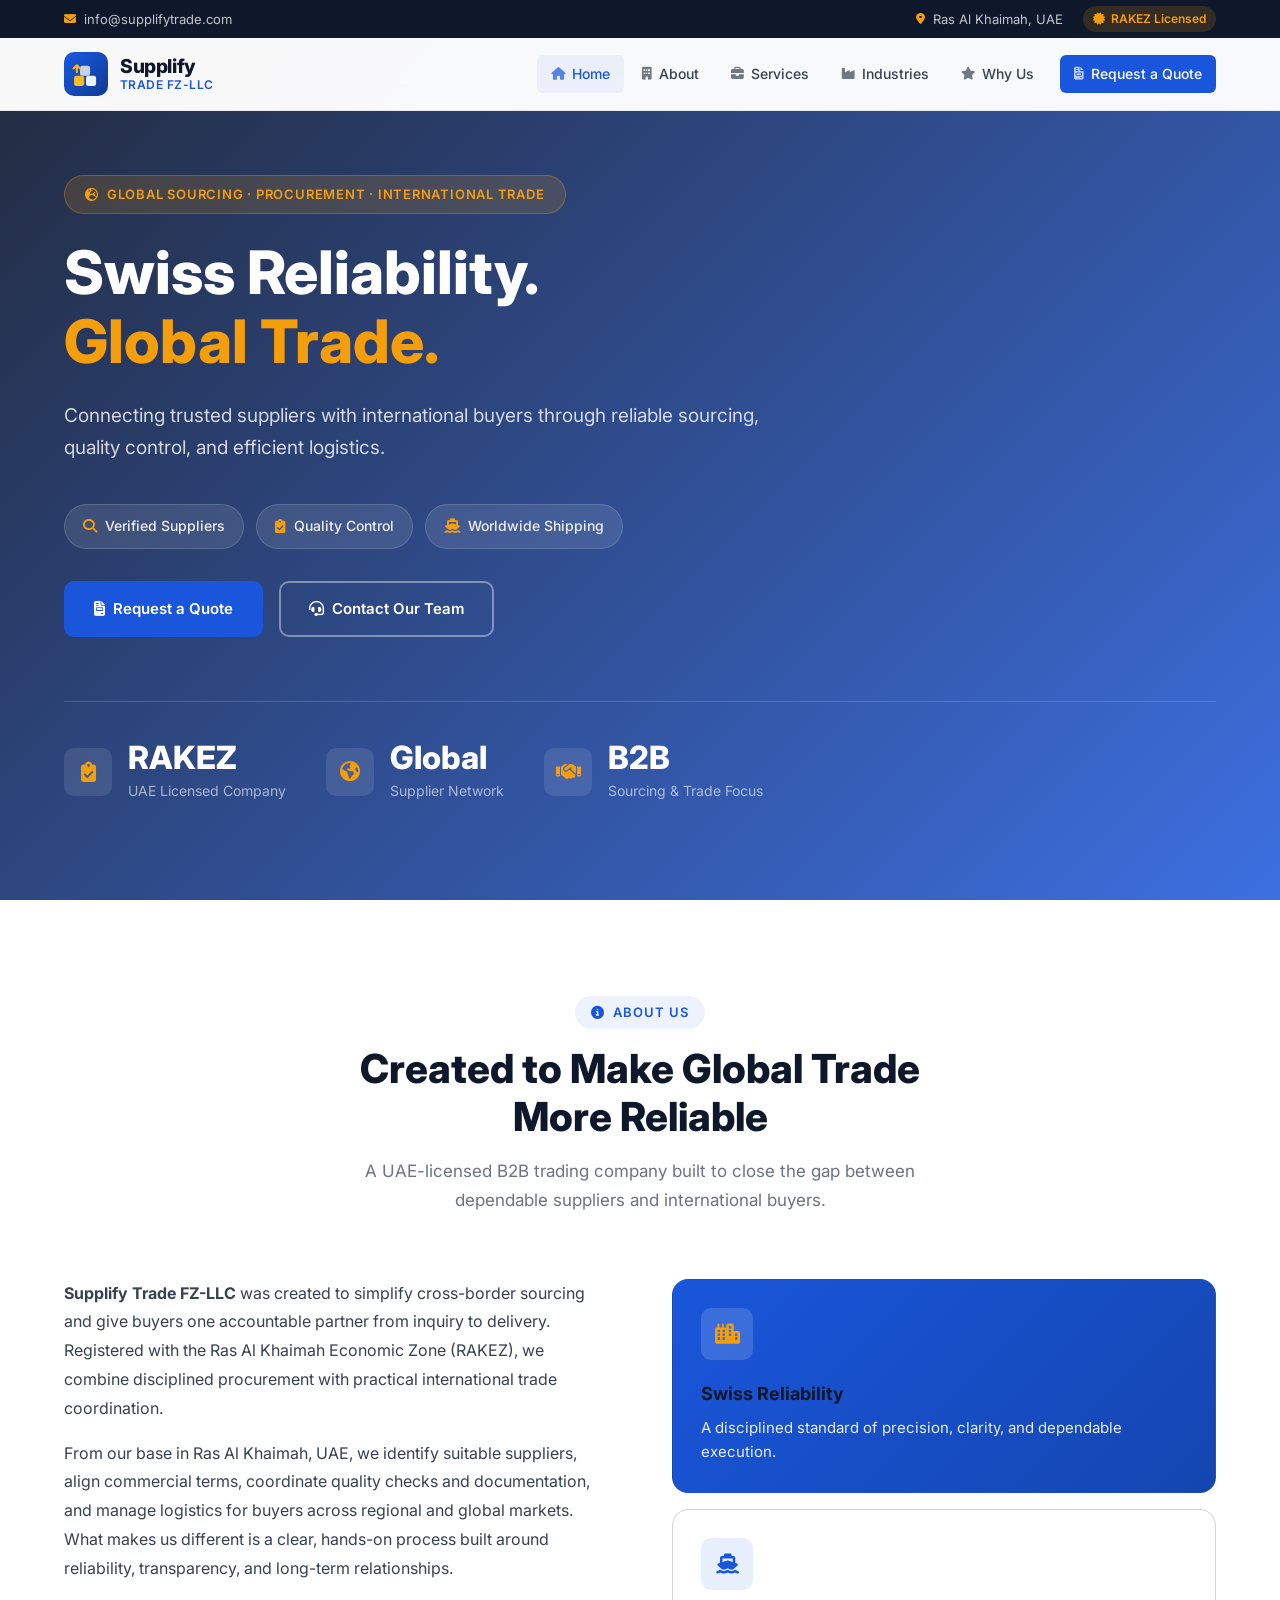
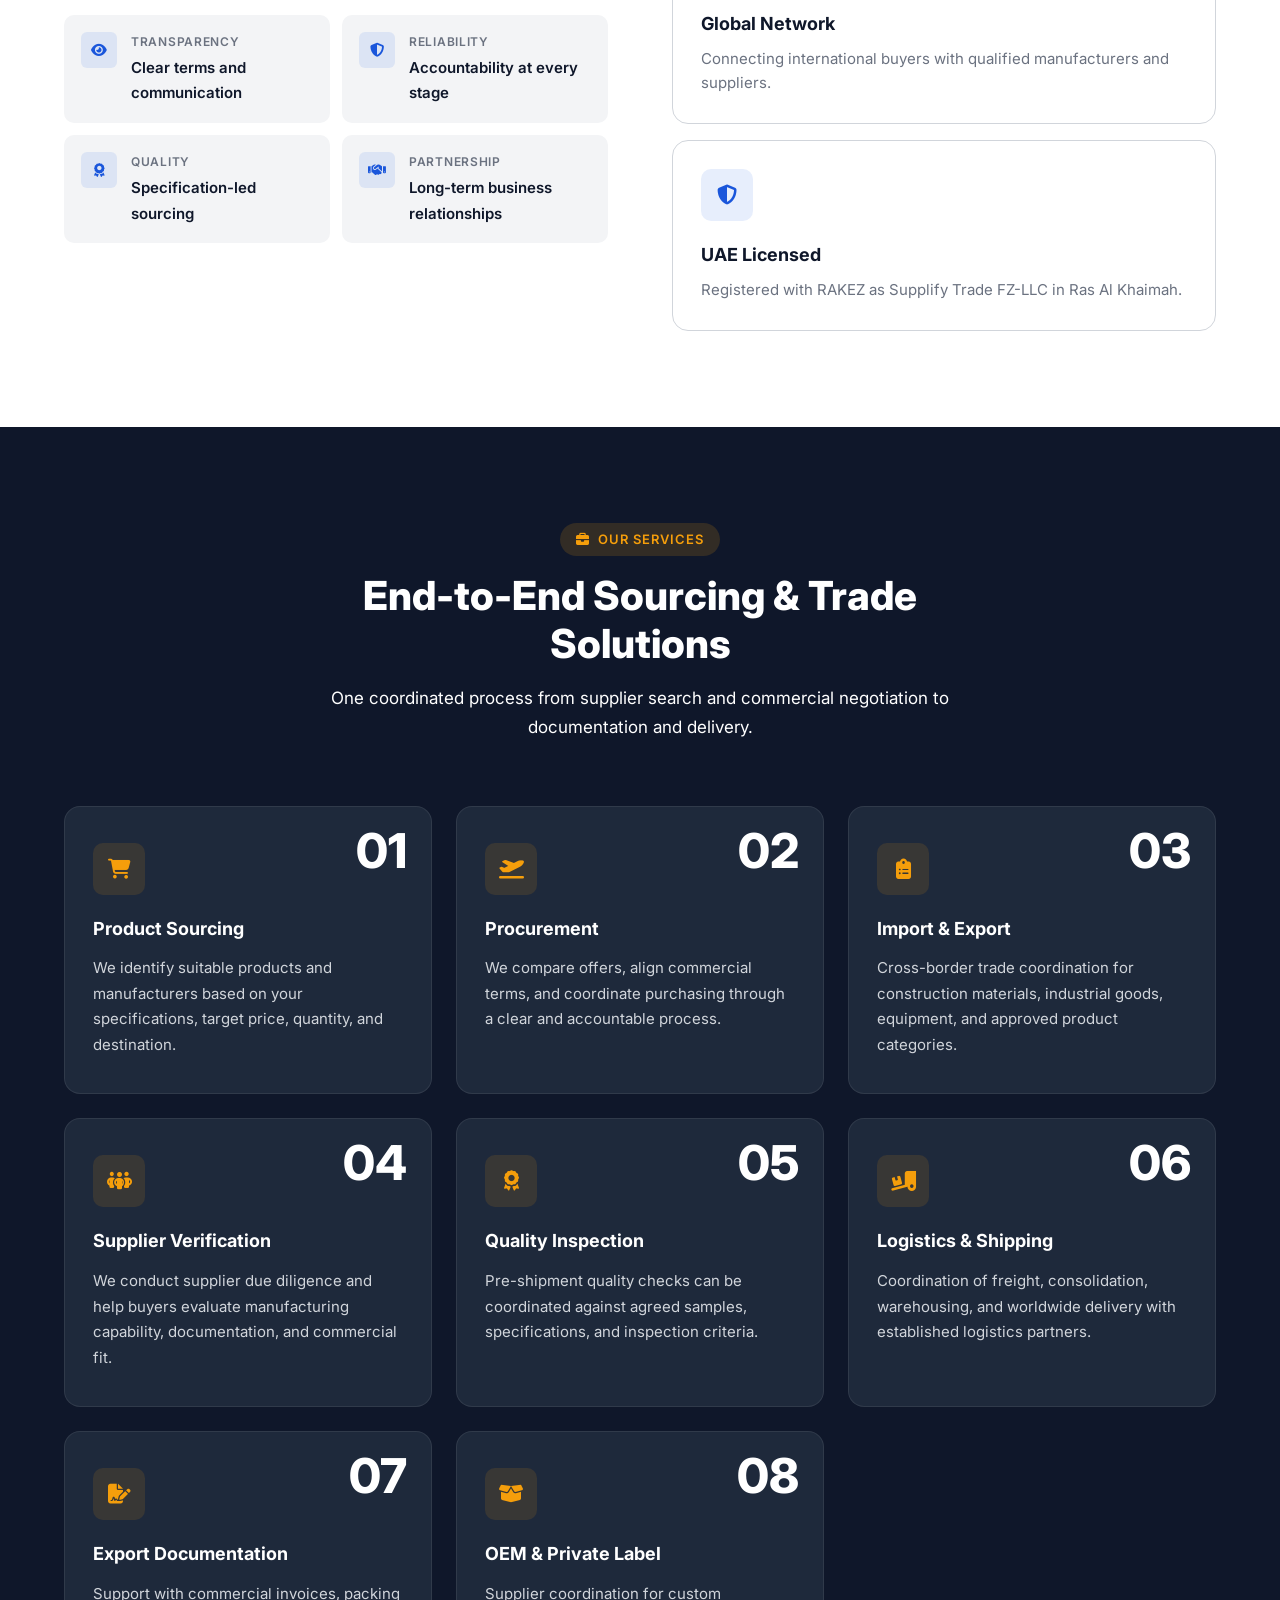
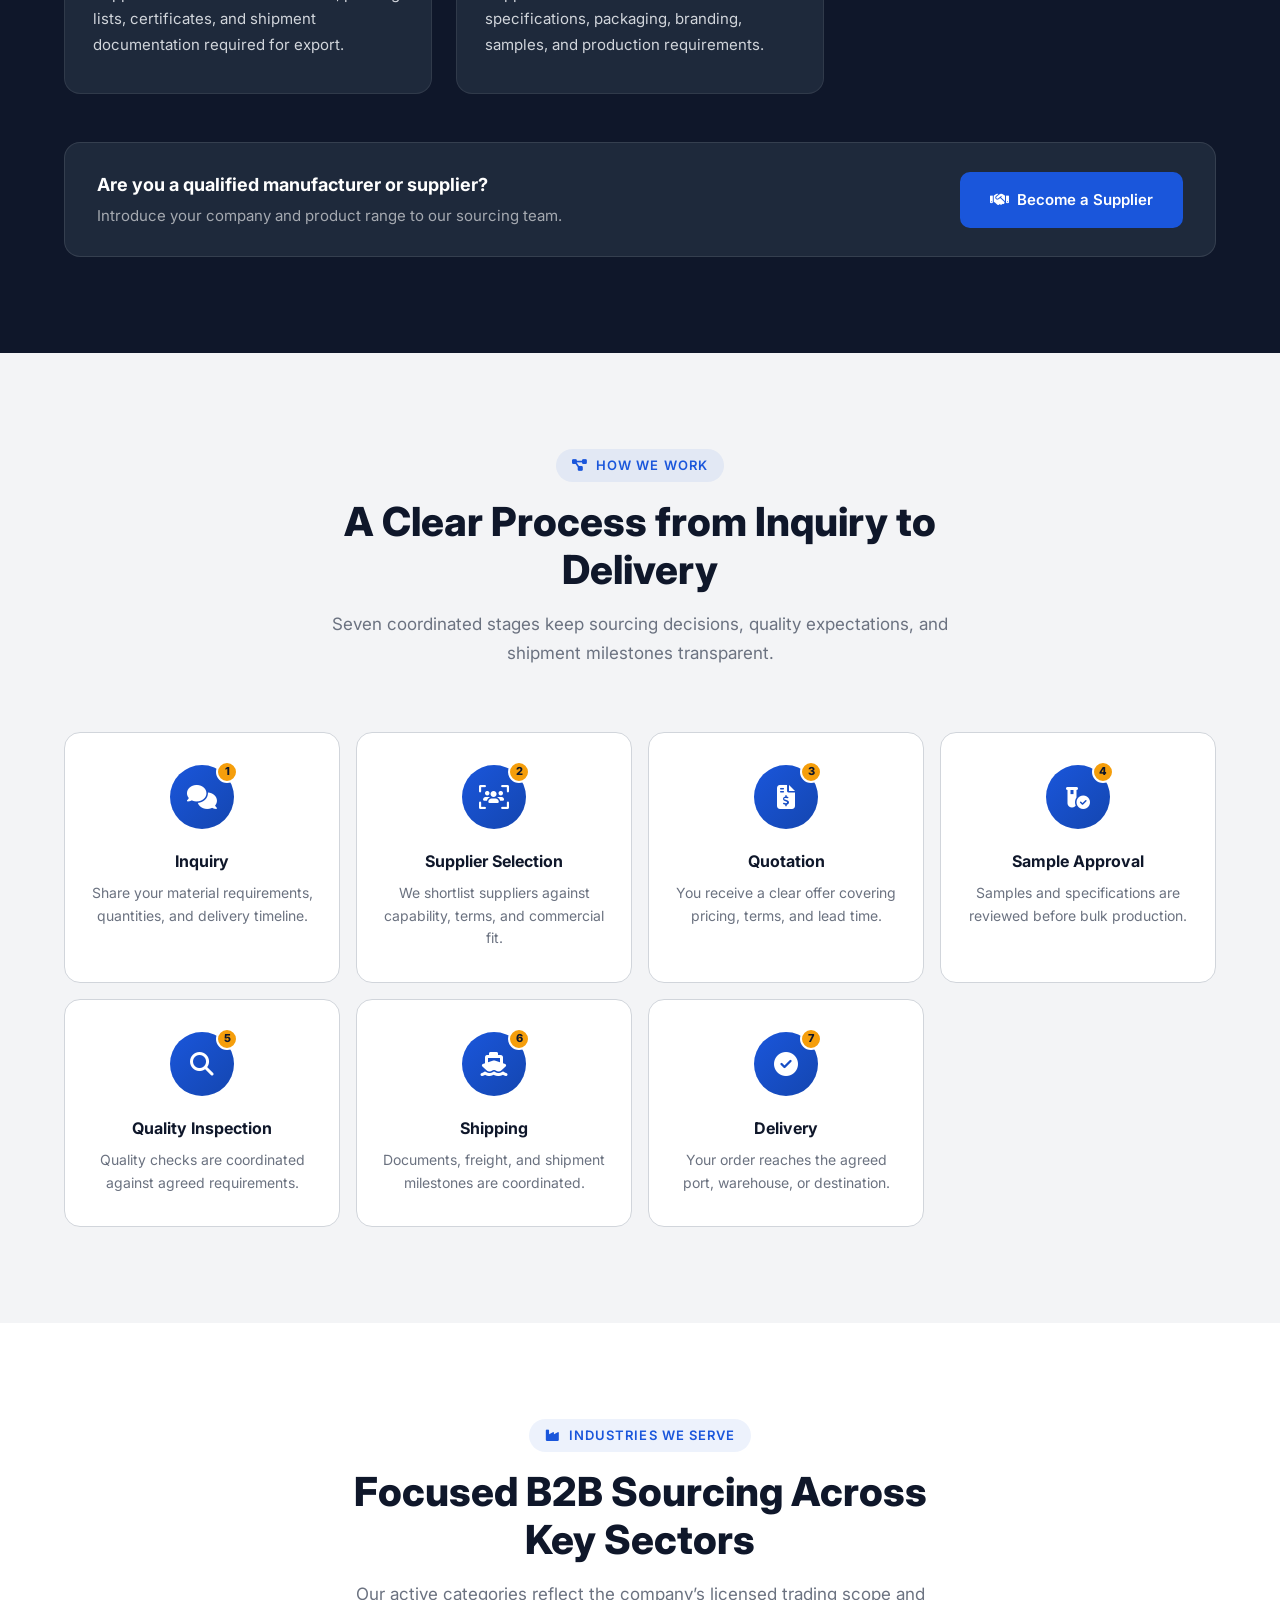
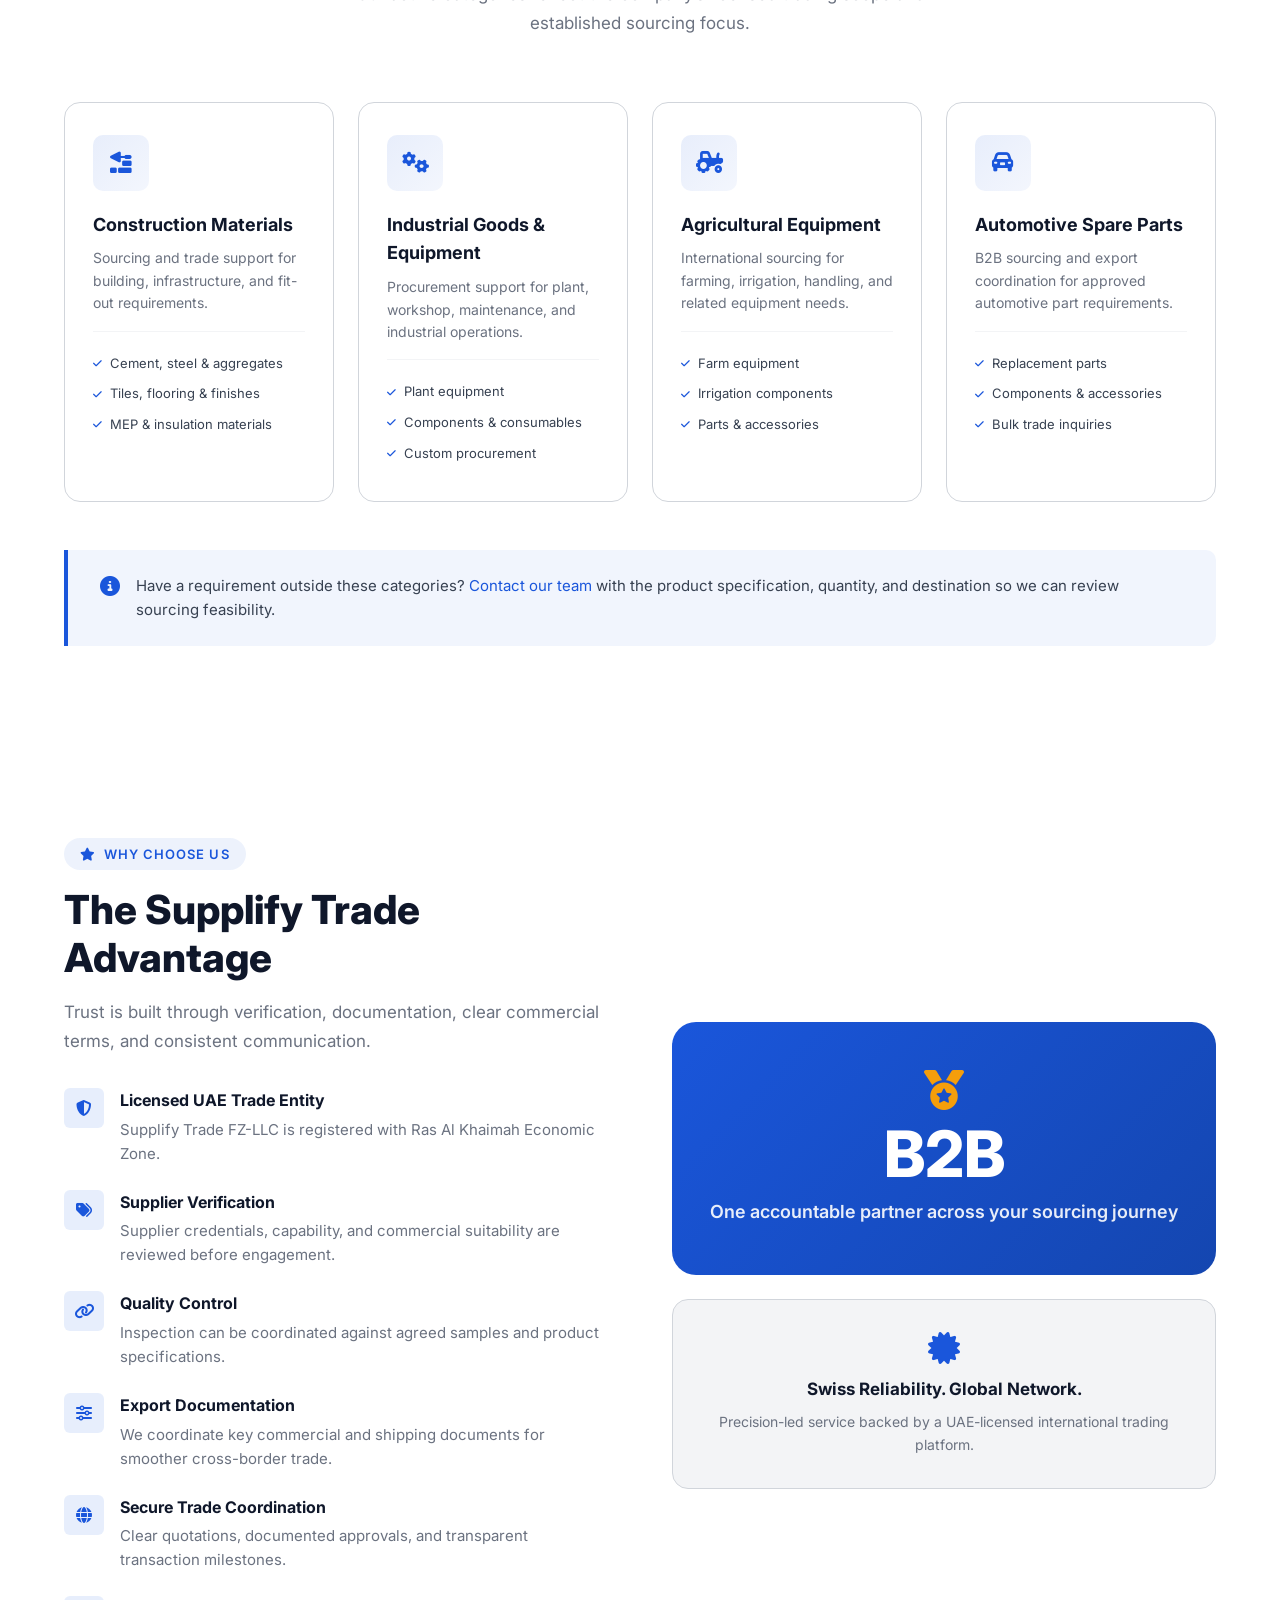
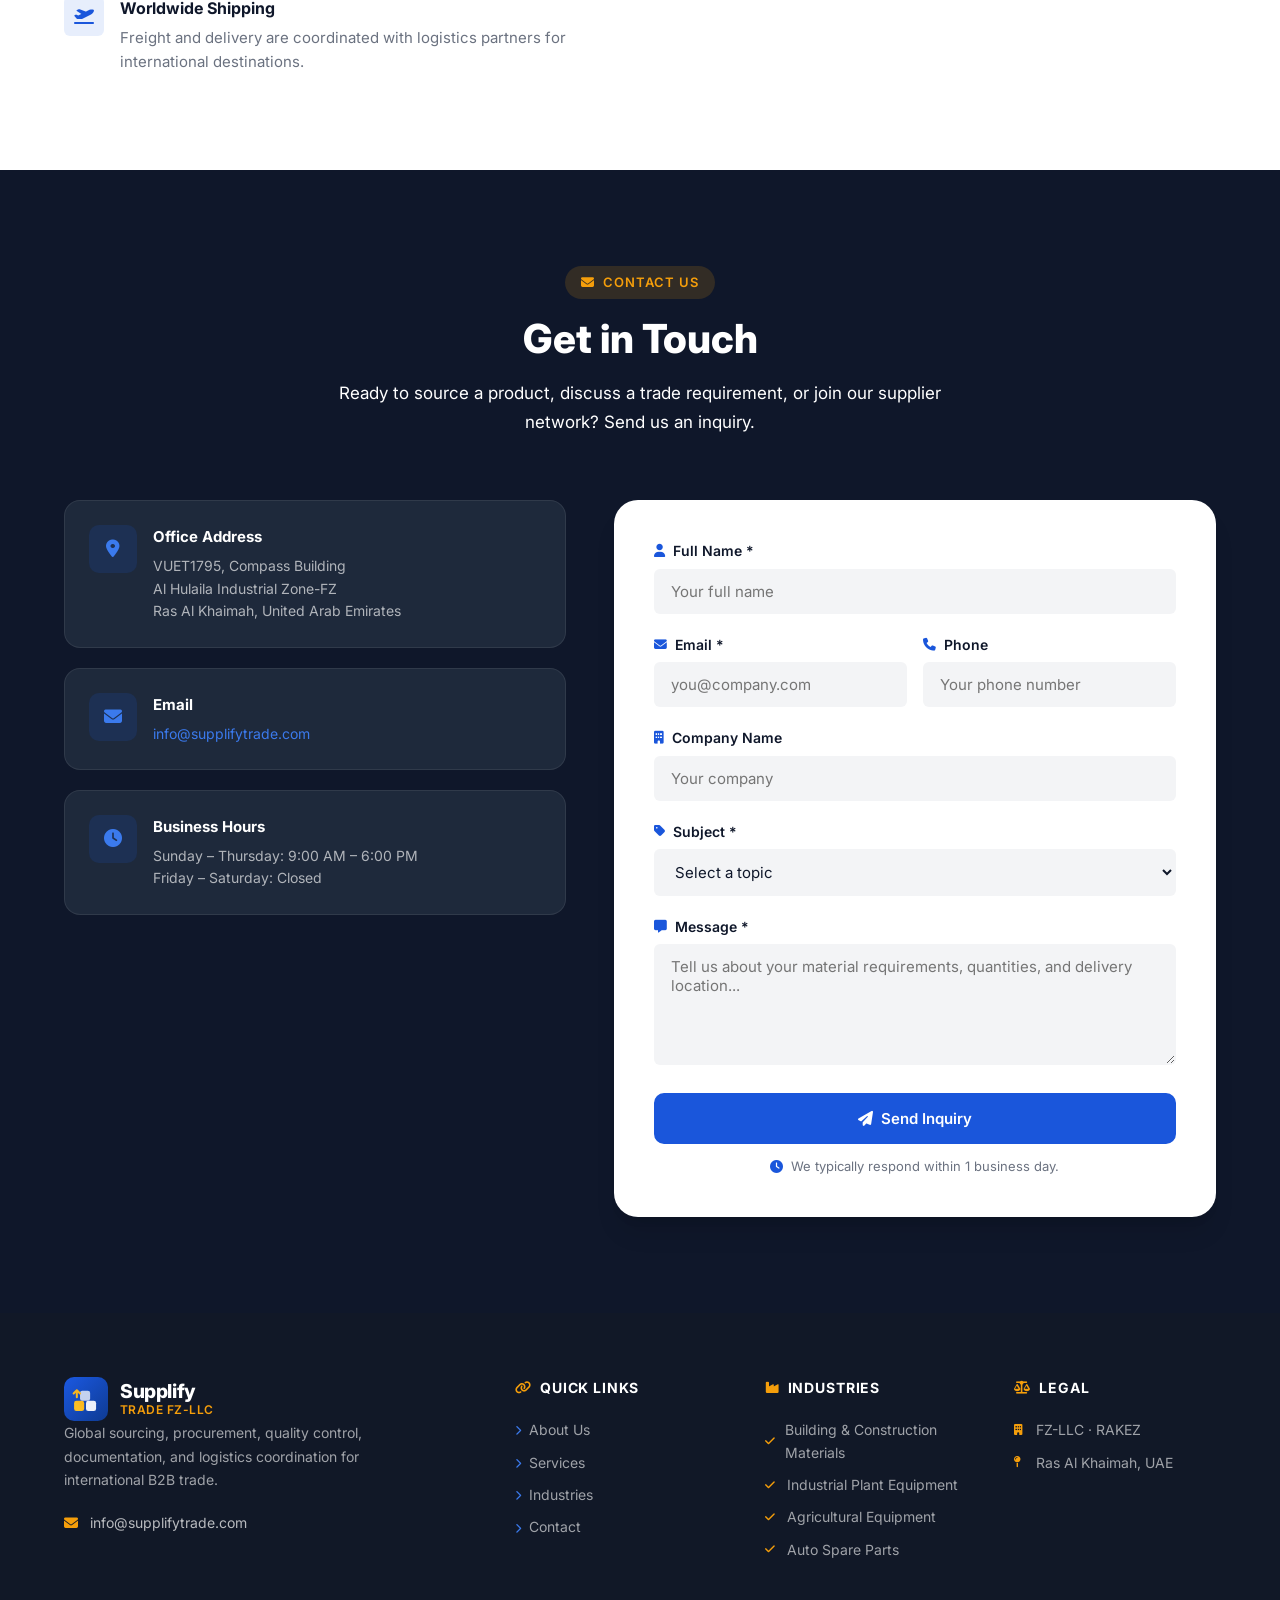
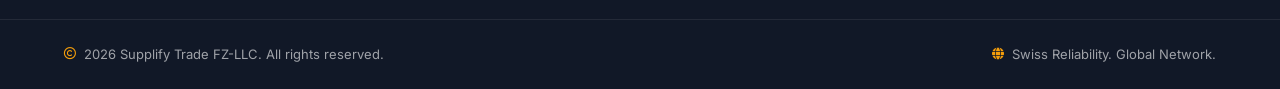
==== commit df8935c5: "Refresh B2B sourcing website content Co-authored-by: Cursor <cursoragent@cursor.com>" ====
--- a/cpanel-deploy/index.html
+++ b/cpanel-deploy/index.html
@@ -3,9 +3,9 @@
 <head>
   <meta charset="UTF-8">
   <meta name="viewport" content="width=device-width, initial-scale=1.0">
-  <meta name="description" content="Supplify Trade FZ-LLC — Licensed trading company in Ras Al Khaimah, UAE. We buy, sell, and supply building & construction materials across the GCC and beyond.">
-  <meta name="keywords" content="construction materials, building supplies, UAE, Ras Al Khaimah, RAKEZ, cement, steel, trading">
-  <title>Supplify Trade FZ-LLC | Building & Construction Materials Trading</title>
+  <meta name="description" content="Supplify Trade FZ-LLC provides global sourcing, procurement, supplier verification, quality control, export documentation, and international logistics from the UAE.">
+  <meta name="keywords" content="global sourcing, procurement, international trade, supplier verification, quality control, export documentation, logistics, UAE, RAKEZ">
+  <title>Supplify Trade FZ-LLC | Global Sourcing & International Trade</title>
   <link rel="canonical" href="https://supplifytrade.com/">
   <link rel="icon" href="assets/logo-icon.svg" type="image/svg+xml">
   <link rel="preconnect" href="https://fonts.googleapis.com">
@@ -52,9 +52,9 @@
           <li><a href="#home" class="nav__link active"><i class="fa-solid fa-house"></i> Home</a></li>
           <li><a href="#about" class="nav__link"><i class="fa-solid fa-building"></i> About</a></li>
           <li><a href="#services" class="nav__link"><i class="fa-solid fa-briefcase"></i> Services</a></li>
-          <li><a href="#products" class="nav__link"><i class="fa-solid fa-boxes-stacked"></i> Products</a></li>
+          <li><a href="#industries" class="nav__link"><i class="fa-solid fa-industry"></i> Industries</a></li>
           <li><a href="#why-us" class="nav__link"><i class="fa-solid fa-star"></i> Why Us</a></li>
-          <li><a href="#contact" class="nav__link nav__link--cta"><i class="fa-solid fa-paper-plane"></i> Contact</a></li>
+          <li><a href="#contact" class="nav__link nav__link--cta"><i class="fa-solid fa-file-invoice"></i> Request a Quote</a></li>
         </ul>
         <button class="nav__close" id="nav-close" aria-label="Close menu">
           <i class="fa-solid fa-xmark"></i>
@@ -73,29 +73,29 @@
       <div class="hero__bg"></div>
       <div class="container hero__content">
         <div class="hero__badge">
-          <i class="fa-solid fa-shield-halved"></i>
-          RAKEZ Licensed · UAE
+          <i class="fa-solid fa-earth-europe"></i>
+          Global Sourcing · Procurement · International Trade
         </div>
         <h1 class="hero__title">
-          Your Trusted Partner in<br>
-          <span class="hero__title-accent">Building & Construction Materials</span>
+          Swiss Reliability.<br>
+          <span class="hero__title-accent">Global Trade.</span>
         </h1>
         <p class="hero__subtitle">
-          Supplify Trade FZ-LLC is a Ras Al Khaimah–based trading company specializing in the procurement, supply, and distribution of quality construction materials for projects across the UAE and international markets.
+          Connecting trusted suppliers with international buyers through reliable sourcing, quality control, and efficient logistics.
         </p>
 
         <div class="hero__features">
           <div class="hero__feature">
-            <i class="fa-solid fa-truck-fast"></i>
-            <span>Reliable Delivery</span>
+            <i class="fa-solid fa-magnifying-glass"></i>
+            <span>Verified Suppliers</span>
           </div>
           <div class="hero__feature">
-            <i class="fa-solid fa-tags"></i>
-            <span>Competitive Pricing</span>
+            <i class="fa-solid fa-clipboard-check"></i>
+            <span>Quality Control</span>
           </div>
           <div class="hero__feature">
-            <i class="fa-solid fa-globe"></i>
-            <span>Import & Export</span>
+            <i class="fa-solid fa-ship"></i>
+            <span>Worldwide Shipping</span>
           </div>
         </div>
 
@@ -104,9 +104,9 @@
             <i class="fa-solid fa-file-invoice"></i>
             Request a Quote
           </a>
-          <a href="#products" class="btn btn--outline">
-            <i class="fa-solid fa-boxes-stacked"></i>
-            View Products
+          <a href="#contact" class="btn btn--outline">
+            <i class="fa-solid fa-headset"></i>
+            Contact Our Team
           </a>
         </div>
 
@@ -114,22 +114,22 @@
           <div class="hero__stat">
             <div class="hero__stat-icon"><i class="fa-solid fa-clipboard-check"></i></div>
             <div>
-              <span class="hero__stat-number">5+</span>
-              <span class="hero__stat-label">Licensed Activities</span>
+              <span class="hero__stat-number">RAKEZ</span>
+              <span class="hero__stat-label">UAE Licensed Company</span>
             </div>
           </div>
           <div class="hero__stat">
             <div class="hero__stat-icon"><i class="fa-solid fa-earth-americas"></i></div>
             <div>
-              <span class="hero__stat-number">GCC</span>
-              <span class="hero__stat-label">Regional Reach</span>
+              <span class="hero__stat-number">Global</span>
+              <span class="hero__stat-label">Supplier Network</span>
             </div>
           </div>
           <div class="hero__stat">
             <div class="hero__stat-icon"><i class="fa-solid fa-handshake"></i></div>
             <div>
               <span class="hero__stat-number">B2B</span>
-              <span class="hero__stat-label">Trade Focus</span>
+              <span class="hero__stat-label">Sourcing & Trade Focus</span>
             </div>
           </div>
         </div>
@@ -141,46 +141,46 @@
       <div class="container">
         <div class="section__header">
           <span class="section__tag"><i class="fa-solid fa-circle-info"></i> About Us</span>
-          <h2 class="section__title">Building Trust Through Reliable Supply</h2>
-          <p class="section__desc">A RAKEZ-registered Free Zone company dedicated to connecting builders, contractors, and developers with the materials they need.</p>
+          <h2 class="section__title">Created to Make Global Trade More Reliable</h2>
+          <p class="section__desc">A UAE-licensed B2B trading company built to close the gap between dependable suppliers and international buyers.</p>
         </div>
 
         <div class="about__grid">
           <div class="about__content">
             <p>
-              <strong>Supplify Trade FZ-LLC</strong> is a Free Zone Limited Liability Company registered with the Ras Al Khaimah Economic Zone (RAKEZ). We operate as a general trading company with a core focus on building and construction materials — sourcing, buying, selling, and supplying products that meet project specifications and international standards.
+              <strong>Supplify Trade FZ-LLC</strong> was created to simplify cross-border sourcing and give buyers one accountable partner from inquiry to delivery. Registered with the Ras Al Khaimah Economic Zone (RAKEZ), we combine disciplined procurement with practical international trade coordination.
             </p>
             <p>
-              Based in Al Hulaila Industrial Zone, Ras Al Khaimah, we serve contractors, developers, distributors, and industrial clients throughout the UAE and across regional and global markets. Our business model is built on transparency, competitive pricing, and dependable delivery.
+              From our base in Ras Al Khaimah, UAE, we identify suitable suppliers, align commercial terms, coordinate quality checks and documentation, and manage logistics for buyers across regional and global markets. What makes us different is a clear, hands-on process built around reliability, transparency, and long-term relationships.
             </p>
 
             <div class="about__details">
               <div class="about__detail">
-                <i class="fa-solid fa-building about__detail-icon"></i>
-                <div>
-                  <span class="about__detail-label">Legal Name</span>
-                  <span class="about__detail-value">Supplify Trade FZ-LLC</span>
+                <i class="fa-solid fa-eye about__detail-icon"></i>
+                <div>
+                  <span class="about__detail-label">Transparency</span>
+                  <span class="about__detail-value">Clear terms and communication</span>
                 </div>
               </div>
               <div class="about__detail">
-                <i class="fa-solid fa-scale-balanced about__detail-icon"></i>
-                <div>
-                  <span class="about__detail-label">Entity Type</span>
-                  <span class="about__detail-value">Free Zone LLC (FZ-LLC)</span>
+                <i class="fa-solid fa-shield-halved about__detail-icon"></i>
+                <div>
+                  <span class="about__detail-label">Reliability</span>
+                  <span class="about__detail-value">Accountability at every stage</span>
                 </div>
               </div>
               <div class="about__detail">
-                <i class="fa-solid fa-map-location-dot about__detail-icon"></i>
-                <div>
-                  <span class="about__detail-label">Jurisdiction</span>
-                  <span class="about__detail-value">RAKEZ, Ras Al Khaimah, UAE</span>
+                <i class="fa-solid fa-award about__detail-icon"></i>
+                <div>
+                  <span class="about__detail-label">Quality</span>
+                  <span class="about__detail-value">Specification-led sourcing</span>
                 </div>
               </div>
               <div class="about__detail">
-                <i class="fa-solid fa-calendar-check about__detail-icon"></i>
-                <div>
-                  <span class="about__detail-label">License Validity</span>
-                  <span class="about__detail-value">Sep 2023 – Sep 2026</span>
+                <i class="fa-solid fa-handshake about__detail-icon"></i>
+                <div>
+                  <span class="about__detail-label">Partnership</span>
+                  <span class="about__detail-value">Long-term business relationships</span>
                 </div>
               </div>
             </div>
@@ -191,22 +191,22 @@
               <div class="icon-box icon-box--light">
                 <i class="fa-solid fa-city"></i>
               </div>
-              <h3>Construction Materials</h3>
-              <p>Our primary trading activity — cement, steel, aggregates, and more.</p>
+              <h3>Swiss Reliability</h3>
+              <p>A disciplined standard of precision, clarity, and dependable execution.</p>
             </div>
             <div class="about__card">
               <div class="icon-box">
                 <i class="fa-solid fa-ship"></i>
               </div>
-              <h3>Global Trade</h3>
-              <p>Import and export capabilities for international sourcing and distribution.</p>
+              <h3>Global Network</h3>
+              <p>Connecting international buyers with qualified manufacturers and suppliers.</p>
             </div>
             <div class="about__card">
               <div class="icon-box">
                 <i class="fa-solid fa-shield-halved"></i>
               </div>
-              <h3>RAKEZ Licensed</h3>
-              <p>Fully registered and compliant with UAE free zone regulations.</p>
+              <h3>UAE Licensed</h3>
+              <p>Registered with RAKEZ as Supplify Trade FZ-LLC in Ras Al Khaimah.</p>
             </div>
           </div>
         </div>
@@ -218,8 +218,8 @@
       <div class="container">
         <div class="section__header section__header--light">
           <span class="section__tag section__tag--light"><i class="fa-solid fa-briefcase"></i> Our Services</span>
-          <h2 class="section__title section__title--light">End-to-End Material Trading Solutions</h2>
-          <p class="section__desc section__desc--light">From sourcing to delivery, we support your project supply chain at every stage.</p>
+          <h2 class="section__title section__title--light">End-to-End Sourcing & Trade Solutions</h2>
+          <p class="section__desc section__desc--light">One coordinated process from supplier search and commercial negotiation to documentation and delivery.</p>
         </div>
 
         <div class="services__grid">
@@ -228,8 +228,8 @@
             <div class="icon-box icon-box--accent">
               <i class="fa-solid fa-cart-shopping"></i>
             </div>
-            <h3 class="service-card__title">Procurement & Supply</h3>
-            <p class="service-card__desc">We source and supply building materials in bulk or tailored quantities to match your project requirements and timelines.</p>
+            <h3 class="service-card__title">Product Sourcing</h3>
+            <p class="service-card__desc">We identify suitable products and manufacturers based on your specifications, target price, quantity, and destination.</p>
           </div>
 
           <div class="service-card">
@@ -237,8 +237,8 @@
             <div class="icon-box icon-box--accent">
               <i class="fa-solid fa-plane-departure"></i>
             </div>
-            <h3 class="service-card__title">Import & Export Trading</h3>
-            <p class="service-card__desc">Leveraging our UAE free zone license for seamless cross-border trade of construction and industrial materials.</p>
+            <h3 class="service-card__title">Procurement</h3>
+            <p class="service-card__desc">We compare offers, align commercial terms, and coordinate purchasing through a clear and accountable process.</p>
           </div>
 
           <div class="service-card">
@@ -246,8 +246,8 @@
             <div class="icon-box icon-box--accent">
               <i class="fa-solid fa-clipboard-list"></i>
             </div>
-            <h3 class="service-card__title">Project Material Sourcing</h3>
-            <p class="service-card__desc">Dedicated sourcing for construction projects — we identify suppliers, negotiate pricing, and coordinate deliveries.</p>
+            <h3 class="service-card__title">Import & Export</h3>
+            <p class="service-card__desc">Cross-border trade coordination for construction materials, industrial goods, equipment, and approved product categories.</p>
           </div>
 
           <div class="service-card">
@@ -255,8 +255,8 @@
             <div class="icon-box icon-box--accent">
               <i class="fa-solid fa-people-group"></i>
             </div>
-            <h3 class="service-card__title">B2B Distribution</h3>
-            <p class="service-card__desc">Wholesale distribution to contractors, retailers, and distributors across the UAE and GCC region.</p>
+            <h3 class="service-card__title">Supplier Verification</h3>
+            <p class="service-card__desc">We conduct supplier due diligence and help buyers evaluate manufacturing capability, documentation, and commercial fit.</p>
           </div>
 
           <div class="service-card">
@@ -264,8 +264,8 @@
             <div class="icon-box icon-box--accent">
               <i class="fa-solid fa-award"></i>
             </div>
-            <h3 class="service-card__title">Quality Assurance</h3>
-            <p class="service-card__desc">We work with certified manufacturers and ensure materials meet applicable standards and specifications.</p>
+            <h3 class="service-card__title">Quality Inspection</h3>
+            <p class="service-card__desc">Pre-shipment quality checks can be coordinated against agreed samples, specifications, and inspection criteria.</p>
           </div>
 
           <div class="service-card">
@@ -273,9 +273,32 @@
             <div class="icon-box icon-box--accent">
               <i class="fa-solid fa-truck-ramp-box"></i>
             </div>
-            <h3 class="service-card__title">Logistics Coordination</h3>
-            <p class="service-card__desc">Coordination of shipping, warehousing, and on-site delivery to keep your projects on schedule.</p>
-          </div>
+            <h3 class="service-card__title">Logistics & Shipping</h3>
+            <p class="service-card__desc">Coordination of freight, consolidation, warehousing, and worldwide delivery with established logistics partners.</p>
+          </div>
+          <div class="service-card">
+            <div class="service-card__number">07</div>
+            <div class="icon-box icon-box--accent">
+              <i class="fa-solid fa-file-signature"></i>
+            </div>
+            <h3 class="service-card__title">Export Documentation</h3>
+            <p class="service-card__desc">Support with commercial invoices, packing lists, certificates, and shipment documentation required for export.</p>
+          </div>
+          <div class="service-card">
+            <div class="service-card__number">08</div>
+            <div class="icon-box icon-box--accent">
+              <i class="fa-solid fa-box-open"></i>
+            </div>
+            <h3 class="service-card__title">OEM & Private Label</h3>
+            <p class="service-card__desc">Supplier coordination for custom specifications, packaging, branding, samples, and production requirements.</p>
+          </div>
+        </div>
+        <div class="section-cta section-cta--dark">
+          <div>
+            <h3>Are you a qualified manufacturer or supplier?</h3>
+            <p>Introduce your company and product range to our sourcing team.</p>
+          </div>
+          <a href="#contact" class="btn btn--primary"><i class="fa-solid fa-handshake"></i> Become a Supplier</a>
         </div>
       </div>
     </section>
@@ -285,8 +308,8 @@
       <div class="container">
         <div class="section__header">
           <span class="section__tag"><i class="fa-solid fa-diagram-project"></i> How We Work</span>
-          <h2 class="section__title">Simple & Efficient Process</h2>
-          <p class="section__desc">From inquiry to delivery — a streamlined approach to material trading.</p>
+          <h2 class="section__title">A Clear Process from Inquiry to Delivery</h2>
+          <p class="section__desc">Seven coordinated stages keep sourcing decisions, quality expectations, and shipment milestones transparent.</p>
         </div>
 
         <div class="process__grid">
@@ -298,44 +321,65 @@
             <h3>Inquiry</h3>
             <p>Share your material requirements, quantities, and delivery timeline.</p>
           </div>
-          <div class="process__arrow"><i class="fa-solid fa-arrow-right"></i></div>
+          <div class="process__step">
+            <div class="process__step-icon">
+              <i class="fa-solid fa-users-viewfinder"></i>
+              <span class="process__step-num">2</span>
+            </div>
+            <h3>Supplier Selection</h3>
+            <p>We shortlist suppliers against capability, terms, and commercial fit.</p>
+          </div>
           <div class="process__step">
             <div class="process__step-icon">
               <i class="fa-solid fa-file-invoice-dollar"></i>
-              <span class="process__step-num">2</span>
+              <span class="process__step-num">3</span>
             </div>
             <h3>Quotation</h3>
-            <p>We provide competitive pricing based on your specifications.</p>
-          </div>
-          <div class="process__arrow"><i class="fa-solid fa-arrow-right"></i></div>
+            <p>You receive a clear offer covering pricing, terms, and lead time.</p>
+          </div>
           <div class="process__step">
             <div class="process__step-icon">
-              <i class="fa-solid fa-magnifying-glass-dollar"></i>
-              <span class="process__step-num">3</span>
-            </div>
-            <h3>Sourcing</h3>
-            <p>Materials are procured from trusted manufacturers and suppliers.</p>
-          </div>
-          <div class="process__arrow"><i class="fa-solid fa-arrow-right"></i></div>
+              <i class="fa-solid fa-vial-circle-check"></i>
+              <span class="process__step-num">4</span>
+            </div>
+            <h3>Sample Approval</h3>
+            <p>Samples and specifications are reviewed before bulk production.</p>
+          </div>
           <div class="process__step">
             <div class="process__step-icon">
-              <i class="fa-solid fa-truck"></i>
-              <span class="process__step-num">4</span>
+              <i class="fa-solid fa-magnifying-glass"></i>
+              <span class="process__step-num">5</span>
+            </div>
+            <h3>Quality Inspection</h3>
+            <p>Quality checks are coordinated against agreed requirements.</p>
+          </div>
+          <div class="process__step">
+            <div class="process__step-icon">
+              <i class="fa-solid fa-ship"></i>
+              <span class="process__step-num">6</span>
+            </div>
+            <h3>Shipping</h3>
+            <p>Documents, freight, and shipment milestones are coordinated.</p>
+          </div>
+          <div class="process__step">
+            <div class="process__step-icon">
+              <i class="fa-solid fa-circle-check"></i>
+              <span class="process__step-num">7</span>
             </div>
             <h3>Delivery</h3>
-            <p>On-time delivery to your project site or warehouse.</p>
+            <p>Your order reaches the agreed port, warehouse, or destination.</p>
           </div>
         </div>
       </div>
     </section>
 
-    <!-- Products -->
-    <section class="section products" id="products">
+    <!-- Industries -->
+    <section class="section products" id="industries">
       <div class="container">
         <div class="section__header">
-          <span class="section__tag"><i class="fa-solid fa-boxes-stacked"></i> Our Products</span>
-          <h2 class="section__title">Construction Materials We Trade</h2>
-          <p class="section__desc">A comprehensive range of building and construction materials for residential, commercial, and industrial projects.</p>
+          <span class="section__tag"><i class="fa-solid fa-industry"></i> Industries We Serve</span>
+          <h2 class="section__title">Focused B2B Sourcing Across Key Sectors</h2>
+          <p class="section__desc">Our active categories reflect the company’s licensed trading scope and established sourcing focus.</p>
         </div>
 
         <div class="products__grid">
@@ -343,123 +387,58 @@
             <div class="icon-box icon-box--product">
               <i class="fa-solid fa-trowel-bricks"></i>
             </div>
-            <h3 class="product-card__title">Cement & Concrete</h3>
-            <p class="product-card__desc">Portland cement, ready-mix concrete, precast elements, and concrete additives.</p>
+            <h3 class="product-card__title">Construction Materials</h3>
+            <p class="product-card__desc">Sourcing and trade support for building, infrastructure, and fit-out requirements.</p>
             <ul class="product-card__list">
-              <li><i class="fa-solid fa-check"></i> OPC & SRC Cement</li>
-              <li><i class="fa-solid fa-check"></i> Ready-Mix Concrete</li>
-              <li><i class="fa-solid fa-check"></i> Concrete Blocks</li>
+              <li><i class="fa-solid fa-check"></i> Cement, steel & aggregates</li>
+              <li><i class="fa-solid fa-check"></i> Tiles, flooring & finishes</li>
+              <li><i class="fa-solid fa-check"></i> MEP & insulation materials</li>
             </ul>
           </div>
 
           <div class="product-card">
             <div class="icon-box icon-box--product">
-              <i class="fa-solid fa-industry"></i>
-            </div>
-            <h3 class="product-card__title">Steel & Rebar</h3>
-            <p class="product-card__desc">Structural steel, reinforcement bars, mesh, and metal fabrication materials.</p>
+              <i class="fa-solid fa-gears"></i>
+            </div>
+            <h3 class="product-card__title">Industrial Goods & Equipment</h3>
+            <p class="product-card__desc">Procurement support for plant, workshop, maintenance, and industrial operations.</p>
             <ul class="product-card__list">
-              <li><i class="fa-solid fa-check"></i> Deformed Rebar</li>
-              <li><i class="fa-solid fa-check"></i> Structural Steel Sections</li>
-              <li><i class="fa-solid fa-check"></i> Wire Mesh & Nails</li>
+              <li><i class="fa-solid fa-check"></i> Plant equipment</li>
+              <li><i class="fa-solid fa-check"></i> Components & consumables</li>
+              <li><i class="fa-solid fa-check"></i> Custom procurement</li>
             </ul>
           </div>
 
           <div class="product-card">
             <div class="icon-box icon-box--product">
-              <i class="fa-solid fa-mountain"></i>
-            </div>
-            <h3 class="product-card__title">Aggregates & Sand</h3>
-            <p class="product-card__desc">Crushed stone, gravel, washed sand, and fill materials for construction foundations.</p>
+              <i class="fa-solid fa-tractor"></i>
+            </div>
+            <h3 class="product-card__title">Agricultural Equipment</h3>
+            <p class="product-card__desc">International sourcing for farming, irrigation, handling, and related equipment needs.</p>
             <ul class="product-card__list">
-              <li><i class="fa-solid fa-check"></i> Crushed Aggregate</li>
-              <li><i class="fa-solid fa-check"></i> Washed Sand</li>
-              <li><i class="fa-solid fa-check"></i> Sub-base Materials</li>
+              <li><i class="fa-solid fa-check"></i> Farm equipment</li>
+              <li><i class="fa-solid fa-check"></i> Irrigation components</li>
+              <li><i class="fa-solid fa-check"></i> Parts & accessories</li>
             </ul>
           </div>
 
           <div class="product-card">
             <div class="icon-box icon-box--product">
-              <i class="fa-solid fa-cubes"></i>
-            </div>
-            <h3 class="product-card__title">Bricks & Blocks</h3>
-            <p class="product-card__desc">Clay bricks, concrete blocks, AAC blocks, and masonry units.</p>
+              <i class="fa-solid fa-car-rear"></i>
+            </div>
+            <h3 class="product-card__title">Automotive Spare Parts</h3>
+            <p class="product-card__desc">B2B sourcing and export coordination for approved automotive part requirements.</p>
             <ul class="product-card__list">
-              <li><i class="fa-solid fa-check"></i> Concrete Blocks</li>
-              <li><i class="fa-solid fa-check"></i> AAC Blocks</li>
-              <li><i class="fa-solid fa-check"></i> Clay & Fire Bricks</li>
-            </ul>
-          </div>
-
-          <div class="product-card">
-            <div class="icon-box icon-box--product">
-              <i class="fa-solid fa-border-all"></i>
-            </div>
-            <h3 class="product-card__title">Tiles & Flooring</h3>
-            <p class="product-card__desc">Ceramic, porcelain, marble, granite tiles, and flooring systems.</p>
-            <ul class="product-card__list">
-              <li><i class="fa-solid fa-check"></i> Ceramic & Porcelain</li>
-              <li><i class="fa-solid fa-check"></i> Natural Stone</li>
-              <li><i class="fa-solid fa-check"></i> Epoxy Flooring</li>
-            </ul>
-          </div>
-
-          <div class="product-card">
-            <div class="icon-box icon-box--product">
-              <i class="fa-solid fa-faucet-drip"></i>
-            </div>
-            <h3 class="product-card__title">Pipes & Plumbing</h3>
-            <p class="product-card__desc">PVC, HDPE, copper pipes, fittings, valves, and plumbing accessories.</p>
-            <ul class="product-card__list">
-              <li><i class="fa-solid fa-check"></i> PVC & HDPE Pipes</li>
-              <li><i class="fa-solid fa-check"></i> Pipe Fittings</li>
-              <li><i class="fa-solid fa-check"></i> Valves & Pumps</li>
-            </ul>
-          </div>
-
-          <div class="product-card">
-            <div class="icon-box icon-box--product">
-              <i class="fa-solid fa-bolt"></i>
-            </div>
-            <h3 class="product-card__title">Electrical Materials</h3>
-            <p class="product-card__desc">Cables, conduits, switchgear, lighting, and electrical installation products.</p>
-            <ul class="product-card__list">
-              <li><i class="fa-solid fa-check"></i> Power Cables</li>
-              <li><i class="fa-solid fa-check"></i> Conduits & Trays</li>
-              <li><i class="fa-solid fa-check"></i> Switchgear</li>
-            </ul>
-          </div>
-
-          <div class="product-card">
-            <div class="icon-box icon-box--product">
-              <i class="fa-solid fa-house-chimney"></i>
-            </div>
-            <h3 class="product-card__title">Roofing & Insulation</h3>
-            <p class="product-card__desc">Roofing sheets, waterproofing membranes, thermal and acoustic insulation.</p>
-            <ul class="product-card__list">
-              <li><i class="fa-solid fa-check"></i> Metal Roofing Sheets</li>
-              <li><i class="fa-solid fa-check"></i> Waterproofing</li>
-              <li><i class="fa-solid fa-check"></i> Thermal Insulation</li>
-            </ul>
-          </div>
-
-          <div class="product-card">
-            <div class="icon-box icon-box--product">
-              <i class="fa-solid fa-paint-roller"></i>
-            </div>
-            <h3 class="product-card__title">Paints & Finishes</h3>
-            <p class="product-card__desc">Interior and exterior paints, coatings, sealants, and decorative finishes.</p>
-            <ul class="product-card__list">
-              <li><i class="fa-solid fa-check"></i> Emulsion & Enamel</li>
-              <li><i class="fa-solid fa-check"></i> Protective Coatings</li>
-              <li><i class="fa-solid fa-check"></i> Sealants & Adhesives</li>
+              <li><i class="fa-solid fa-check"></i> Replacement parts</li>
+              <li><i class="fa-solid fa-check"></i> Components & accessories</li>
+              <li><i class="fa-solid fa-check"></i> Bulk trade inquiries</li>
             </ul>
           </div>
         </div>
 
         <div class="products__note">
           <i class="fa-solid fa-circle-info"></i>
-          <p>We also trade <strong>industrial plant equipment</strong>, <strong>agricultural equipment</strong>, and <strong>auto spare parts</strong> as per our RAKEZ commercial license. <a href="#contact">Contact us</a> for the full product catalog.</p>
+          <p>Have a requirement outside these categories? <a href="#contact">Contact our team</a> with the product specification, quantity, and destination so we can review sourcing feasibility.</p>
         </div>
       </div>
     </section>
@@ -471,42 +450,49 @@
           <div class="why-us__content">
             <span class="section__tag"><i class="fa-solid fa-star"></i> Why Choose Us</span>
             <h2 class="section__title">The Supplify Trade Advantage</h2>
-            <p class="section__desc">We combine UAE free zone trading benefits with deep industry knowledge to deliver value at every step.</p>
+            <p class="section__desc">Trust is built through verification, documentation, clear commercial terms, and consistent communication.</p>
 
             <div class="why-us__items">
               <div class="why-us__item">
                 <div class="why-us__item-icon"><i class="fa-solid fa-shield-halved"></i></div>
                 <div>
-                  <h4>RAKEZ Licensed & Compliant</h4>
-                  <p>Fully registered Free Zone company with a valid commercial license.</p>
+                  <h4>Licensed UAE Trade Entity</h4>
+                  <p>Supplify Trade FZ-LLC is registered with Ras Al Khaimah Economic Zone.</p>
                 </div>
               </div>
               <div class="why-us__item">
                 <div class="why-us__item-icon"><i class="fa-solid fa-tags"></i></div>
                 <div>
-                  <h4>Competitive Pricing</h4>
-                  <p>Direct sourcing relationships enable us to offer competitive rates on bulk orders.</p>
+                  <h4>Supplier Verification</h4>
+                  <p>Supplier credentials, capability, and commercial suitability are reviewed before engagement.</p>
                 </div>
               </div>
               <div class="why-us__item">
                 <div class="why-us__item-icon"><i class="fa-solid fa-link"></i></div>
                 <div>
-                  <h4>Reliable Supply Chain</h4>
-                  <p>Established network of manufacturers and distributors across the region.</p>
+                  <h4>Quality Control</h4>
+                  <p>Inspection can be coordinated against agreed samples and product specifications.</p>
                 </div>
               </div>
               <div class="why-us__item">
                 <div class="why-us__item-icon"><i class="fa-solid fa-sliders"></i></div>
                 <div>
-                  <h4>Flexible Order Quantities</h4>
-                  <p>From single-container shipments to large-scale project supply — we scale with you.</p>
+                  <h4>Export Documentation</h4>
+                  <p>We coordinate key commercial and shipping documents for smoother cross-border trade.</p>
                 </div>
               </div>
               <div class="why-us__item">
                 <div class="why-us__item-icon"><i class="fa-solid fa-globe"></i></div>
                 <div>
-                  <h4>International Trade Capability</h4>
-                  <p>Import and export expertise for cross-border material trading and re-export.</p>
+                  <h4>Secure Trade Coordination</h4>
+                  <p>Clear quotations, documented approvals, and transparent transaction milestones.</p>
+                </div>
+              </div>
+              <div class="why-us__item">
+                <div class="why-us__item-icon"><i class="fa-solid fa-plane-departure"></i></div>
+                <div>
+                  <h4>Worldwide Shipping</h4>
+                  <p>Freight and delivery are coordinated with logistics partners for international destinations.</p>
                 </div>
               </div>
             </div>
@@ -515,13 +501,13 @@
           <div class="why-us__visual">
             <div class="why-us__highlight">
               <i class="fa-solid fa-medal why-us__highlight-icon"></i>
-              <span class="why-us__highlight-number">100%</span>
-              <span class="why-us__highlight-text">Committed to Quality & On-Time Delivery</span>
+              <span class="why-us__highlight-number">B2B</span>
+              <span class="why-us__highlight-text">One accountable partner across your sourcing journey</span>
             </div>
             <div class="why-us__trust">
               <i class="fa-solid fa-certificate"></i>
-              <h4>RAKEZ Licensed Company</h4>
-              <p>Registered with the Ras Al Khaimah Economic Zone, UAE</p>
+              <h4>Swiss Reliability. Global Network.</h4>
+              <p>Precision-led service backed by a UAE-licensed international trading platform.</p>
             </div>
           </div>
         </div>
@@ -534,7 +520,7 @@
         <div class="section__header section__header--light">
           <span class="section__tag section__tag--light"><i class="fa-solid fa-envelope"></i> Contact Us</span>
           <h2 class="section__title section__title--light">Get in Touch</h2>
-          <p class="section__desc section__desc--light">Ready to source materials for your next project? Send us an inquiry and our team will respond promptly.</p>
+          <p class="section__desc section__desc--light">Ready to source a product, discuss a trade requirement, or join our supplier network? Send us an inquiry.</p>
         </div>
 
         <div class="contact__grid">
@@ -596,6 +582,7 @@
                 <option value="quote">Request a Quote</option>
                 <option value="products">Product Inquiry</option>
                 <option value="partnership">Partnership / Distribution</option>
+                <option value="supplier">Become a Supplier</option>
                 <option value="other">Other</option>
               </select>
             </div>
@@ -625,7 +612,7 @@
             <span class="brand__tagline">Trade FZ-LLC</span>
           </span>
         </a>
-        <p class="footer__desc">Licensed trading company specializing in building & construction materials. Registered with RAKEZ, Ras Al Khaimah, UAE.</p>
+        <p class="footer__desc">Global sourcing, procurement, quality control, documentation, and logistics coordination for international B2B trade.</p>
         <div class="footer__contact">
           <a href="mailto:info@supplifytrade.com" class="footer__contact-item">
             <i class="fa-solid fa-envelope"></i> info@supplifytrade.com
@@ -638,13 +625,13 @@
         <ul>
           <li><a href="#about"><i class="fa-solid fa-chevron-right"></i> About Us</a></li>
           <li><a href="#services"><i class="fa-solid fa-chevron-right"></i> Services</a></li>
-          <li><a href="#products"><i class="fa-solid fa-chevron-right"></i> Products</a></li>
+          <li><a href="#industries"><i class="fa-solid fa-chevron-right"></i> Industries</a></li>
           <li><a href="#contact"><i class="fa-solid fa-chevron-right"></i> Contact</a></li>
         </ul>
       </div>
 
       <div class="footer__links">
-        <h4><i class="fa-solid fa-boxes-stacked"></i> Licensed Activities</h4>
+        <h4><i class="fa-solid fa-industry"></i> Industries</h4>
         <ul>
           <li><i class="fa-solid fa-check"></i> Building & Construction Materials</li>
           <li><i class="fa-solid fa-check"></i> Industrial Plant Equipment</li>
@@ -665,11 +652,11 @@
     <div class="footer__bottom">
       <div class="container footer__bottom-inner">
         <p><i class="fa-regular fa-copyright"></i> 2026 Supplify Trade FZ-LLC. All rights reserved.</p>
-        <p><i class="fa-solid fa-certificate"></i> Registered with Ras Al Khaimah Economic Zone (RAKEZ)</p>
+        <p><i class="fa-solid fa-globe"></i> Swiss Reliability. Global Network.</p>
       </div>
     </div>
   </footer>
 
-  <script src="js/main.js"></script>
+  <script src="js/main.js?v=2"></script>
 </body>
 </html>
--- a/cpanel-deploy/css/style.css
+++ b/cpanel-deploy/css/style.css
@@ -130,6 +130,36 @@
   color: rgba(255, 255, 255, 0.75);
 }
 
+.section-cta {
+  display: flex;
+  align-items: center;
+  justify-content: space-between;
+  gap: 32px;
+  margin-top: 48px;
+  padding: 28px 32px;
+  border-radius: var(--radius-lg);
+}
+
+.section-cta--dark {
+  background: var(--color-dark-2);
+  border: 1px solid rgba(255, 255, 255, 0.1);
+}
+
+.section-cta h3 {
+  margin-bottom: 4px;
+  color: var(--color-white);
+  font-size: 1.125rem;
+}
+
+.section-cta p {
+  color: rgba(255, 255, 255, 0.6);
+  font-size: 0.9375rem;
+}
+
+.section-cta .btn {
+  flex-shrink: 0;
+}
+
 /* ===== Buttons ===== */
 .btn {
   display: inline-flex;
@@ -517,7 +547,7 @@
   font-size: clamp(1rem, 2vw, 1.1875rem);
   color: rgba(255, 255, 255, 0.8);
   line-height: 1.7;
-  max-width: 600px;
+  max-width: 720px;
   margin-bottom: 40px;
 }
 
@@ -681,6 +711,11 @@
   line-height: 1.6;
 }
 
+.about__card--primary p {
+  color: var(--color-white);
+  opacity: 0.9;
+}
+
 /* ===== Services ===== */
 .services {
   background: var(--color-dark);
@@ -700,6 +735,8 @@
   border-radius: var(--radius-lg);
   transition: all var(--transition);
   overflow: hidden;
+  opacity: 1 !important;
+  transform: none;
 }
 
 .service-card:hover {
@@ -714,7 +751,7 @@
   right: 24px;
   font-size: 3rem;
   font-weight: 800;
-  color: rgba(255, 255, 255, 0.04);
+  color: var(--color-white);
   line-height: 1;
 }
 
@@ -727,14 +764,14 @@
 
 .service-card__desc {
   font-size: 0.9375rem;
-  color: rgba(255, 255, 255, 0.6);
+  color: var(--color-gray-300);
   line-height: 1.7;
 }
 
 /* ===== Products ===== */
 .products__grid {
   display: grid;
-  grid-template-columns: repeat(3, 1fr);
+  grid-template-columns: repeat(4, 1fr);
   gap: 24px;
 }
 
@@ -1190,17 +1227,12 @@
 }
 
 .process__grid {
-  display: flex;
-  align-items: flex-start;
-  justify-content: center;
-  gap: 12px;
-  flex-wrap: wrap;
+  display: grid;
+  grid-template-columns: repeat(4, 1fr);
+  gap: 16px;
 }
 
 .process__step {
-  flex: 1;
-  min-width: 180px;
-  max-width: 220px;
   text-align: center;
   padding: 32px 20px;
   background: var(--color-white);
@@ -1282,6 +1314,10 @@
     grid-template-columns: repeat(2, 1fr);
   }
 
+  .process__grid {
+    grid-template-columns: repeat(2, 1fr);
+  }
+
   .footer__grid {
     grid-template-columns: 1fr 1fr;
     gap: 32px;
@@ -1299,6 +1335,12 @@
 
   .section {
     padding: 64px 0;
+  }
+
+  .section-cta {
+    align-items: stretch;
+    flex-direction: column;
+    padding: 24px;
   }
 
   .nav__menu {
@@ -1367,13 +1409,7 @@
   }
 
   .process__grid {
-    flex-direction: column;
-    align-items: center;
-  }
-
-  .process__step {
-    max-width: 100%;
-    width: 100%;
+    grid-template-columns: 1fr;
   }
 
   .footer__grid {
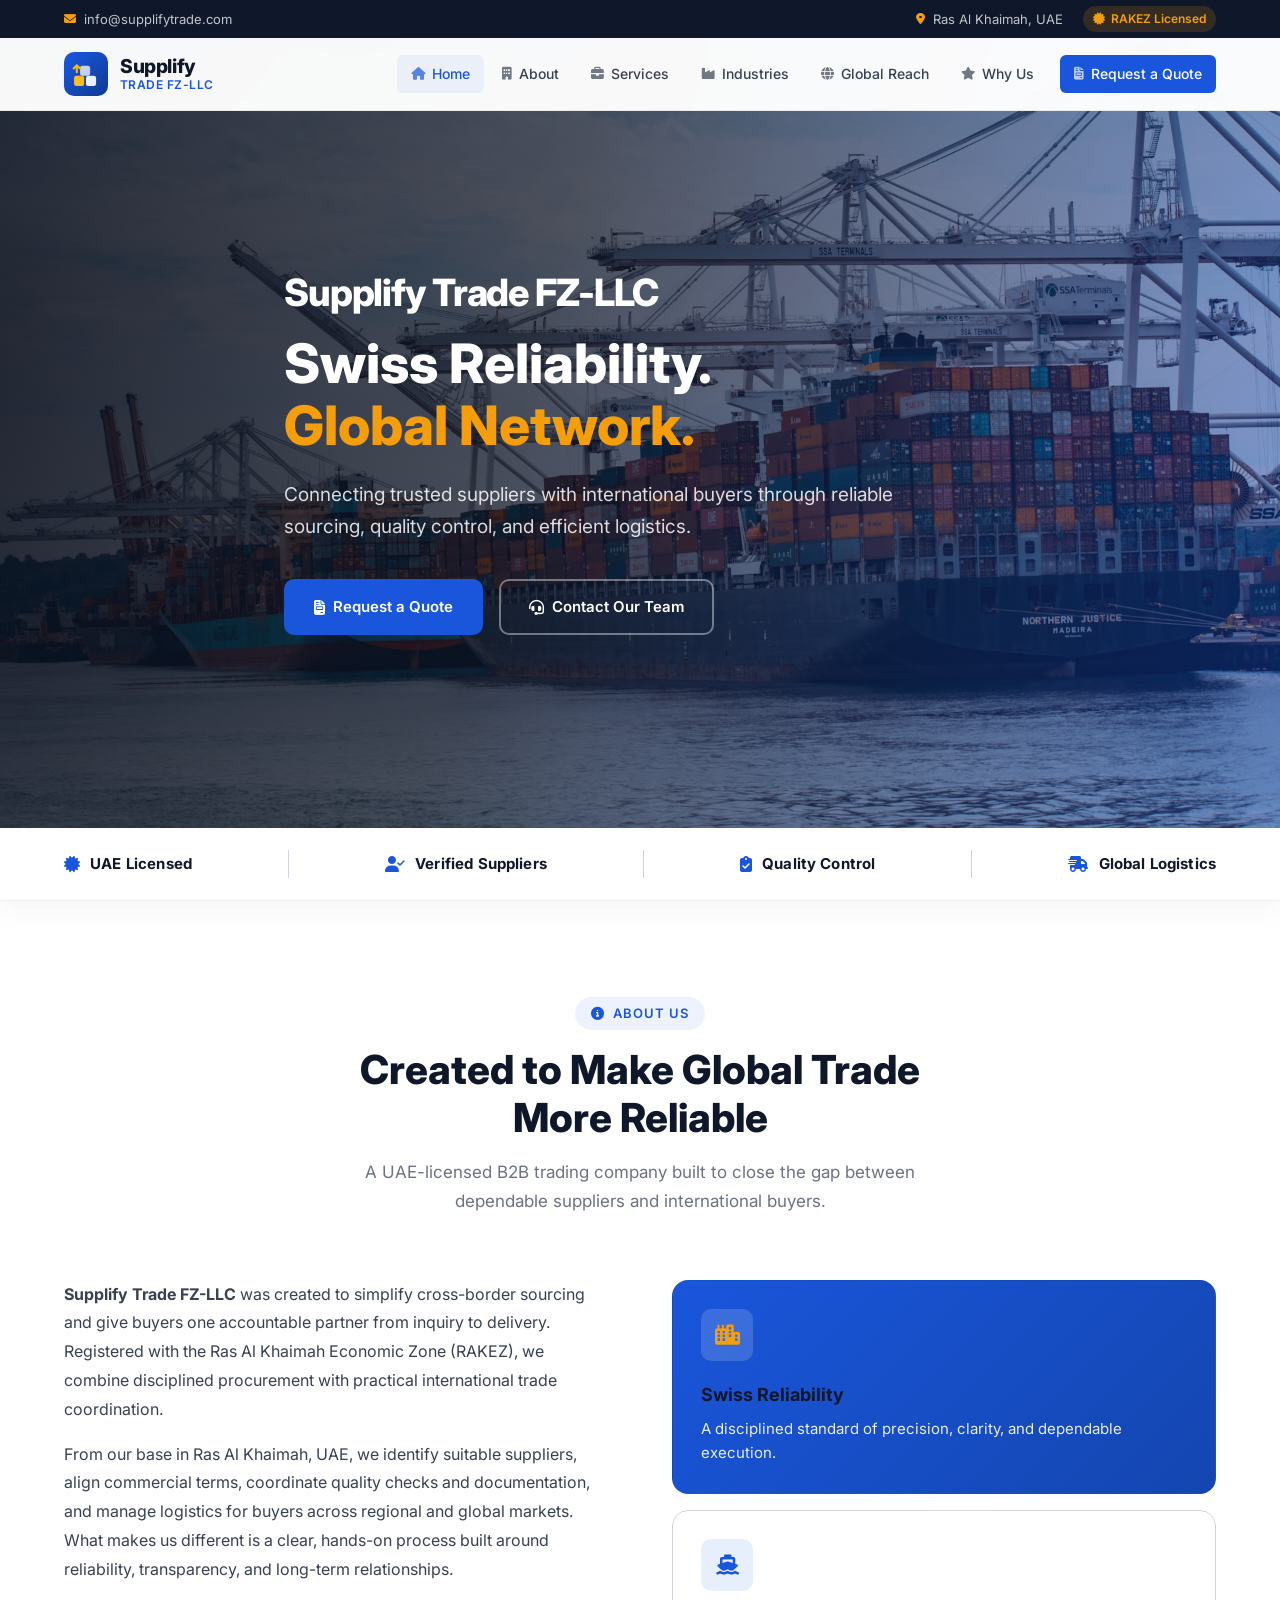
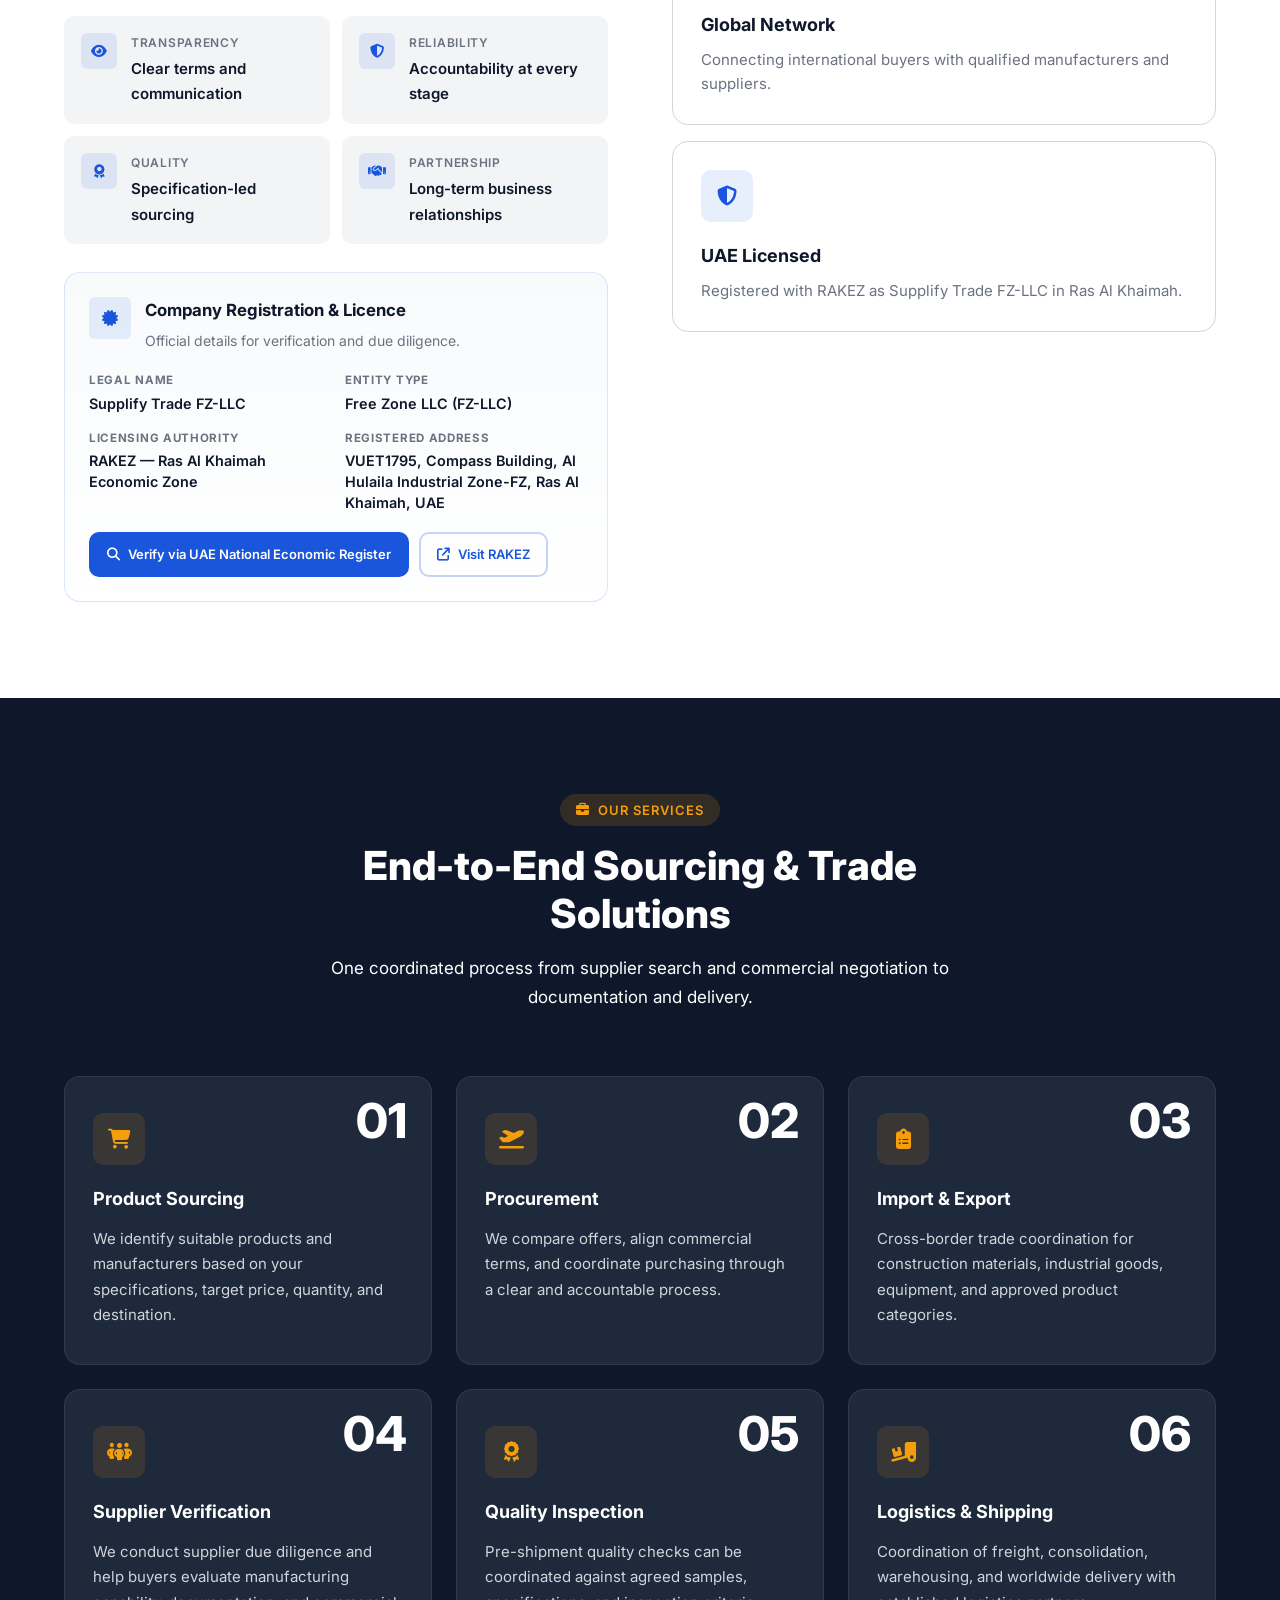
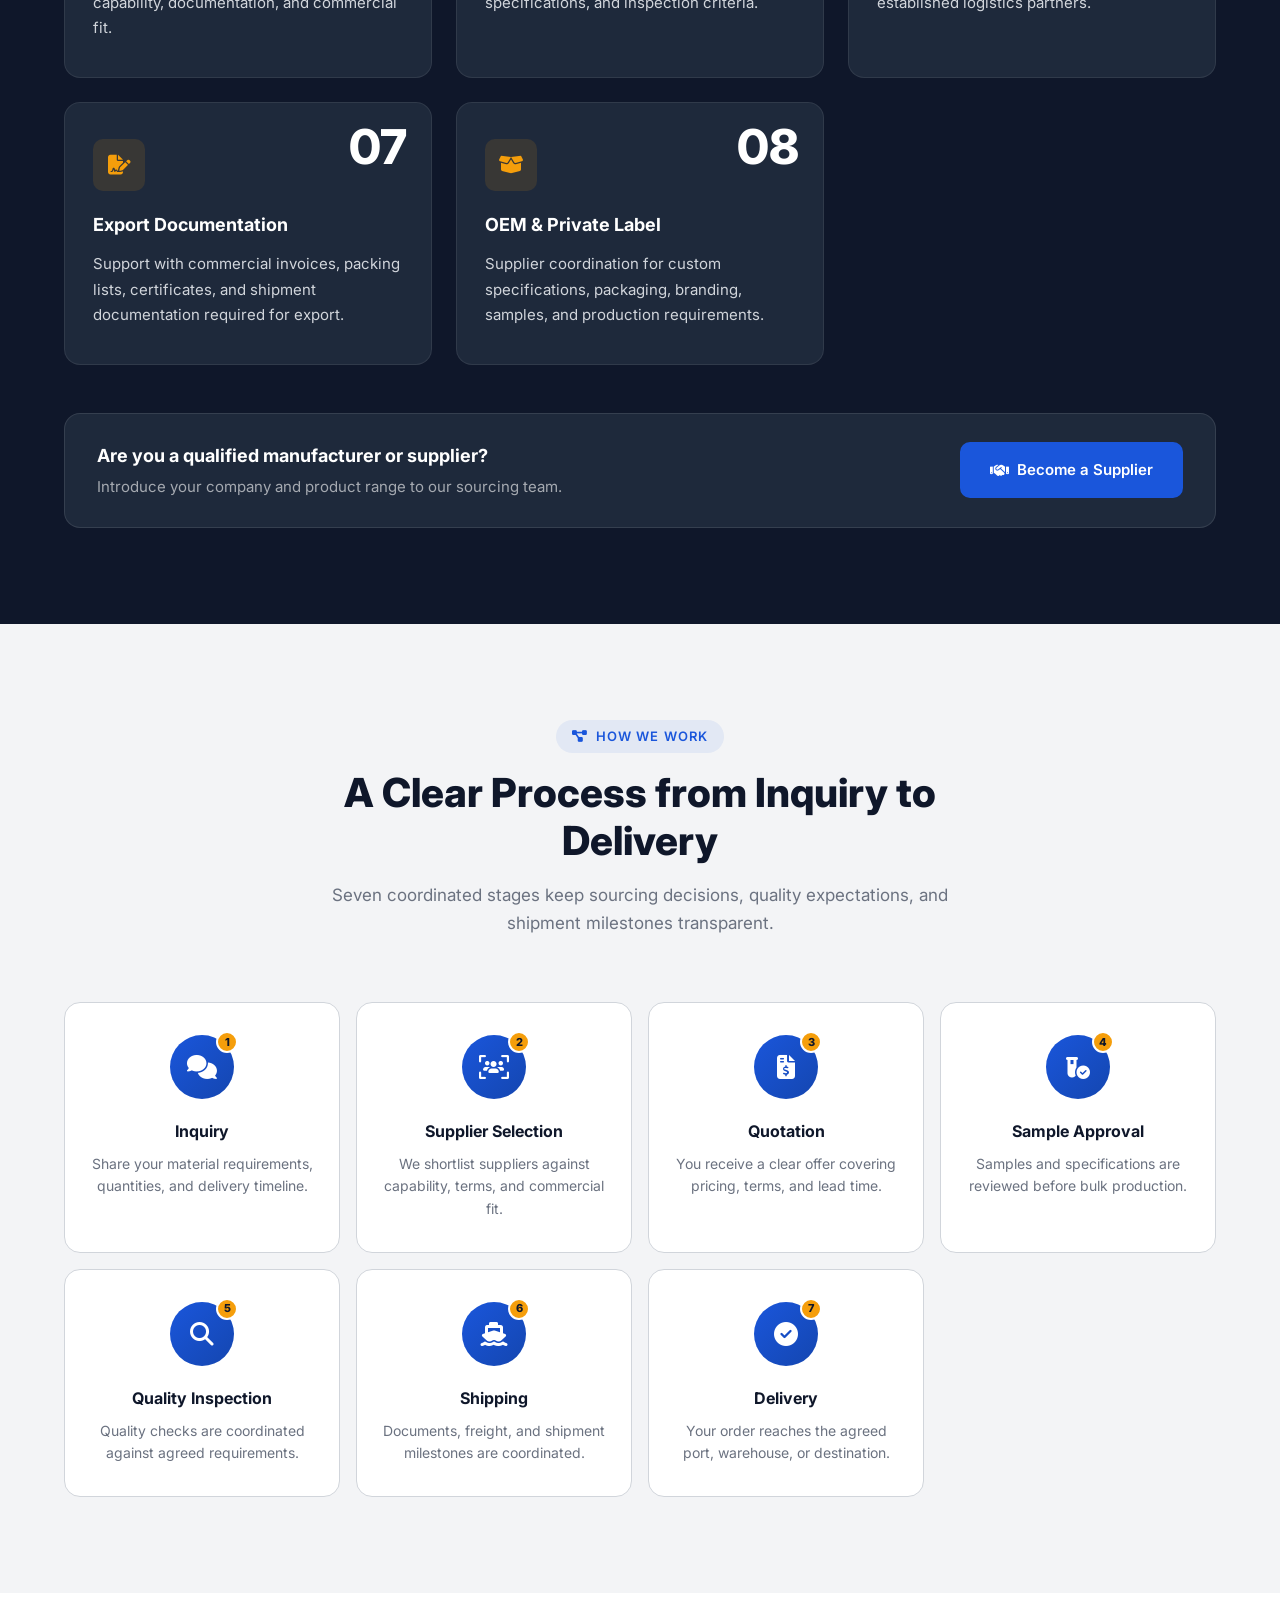
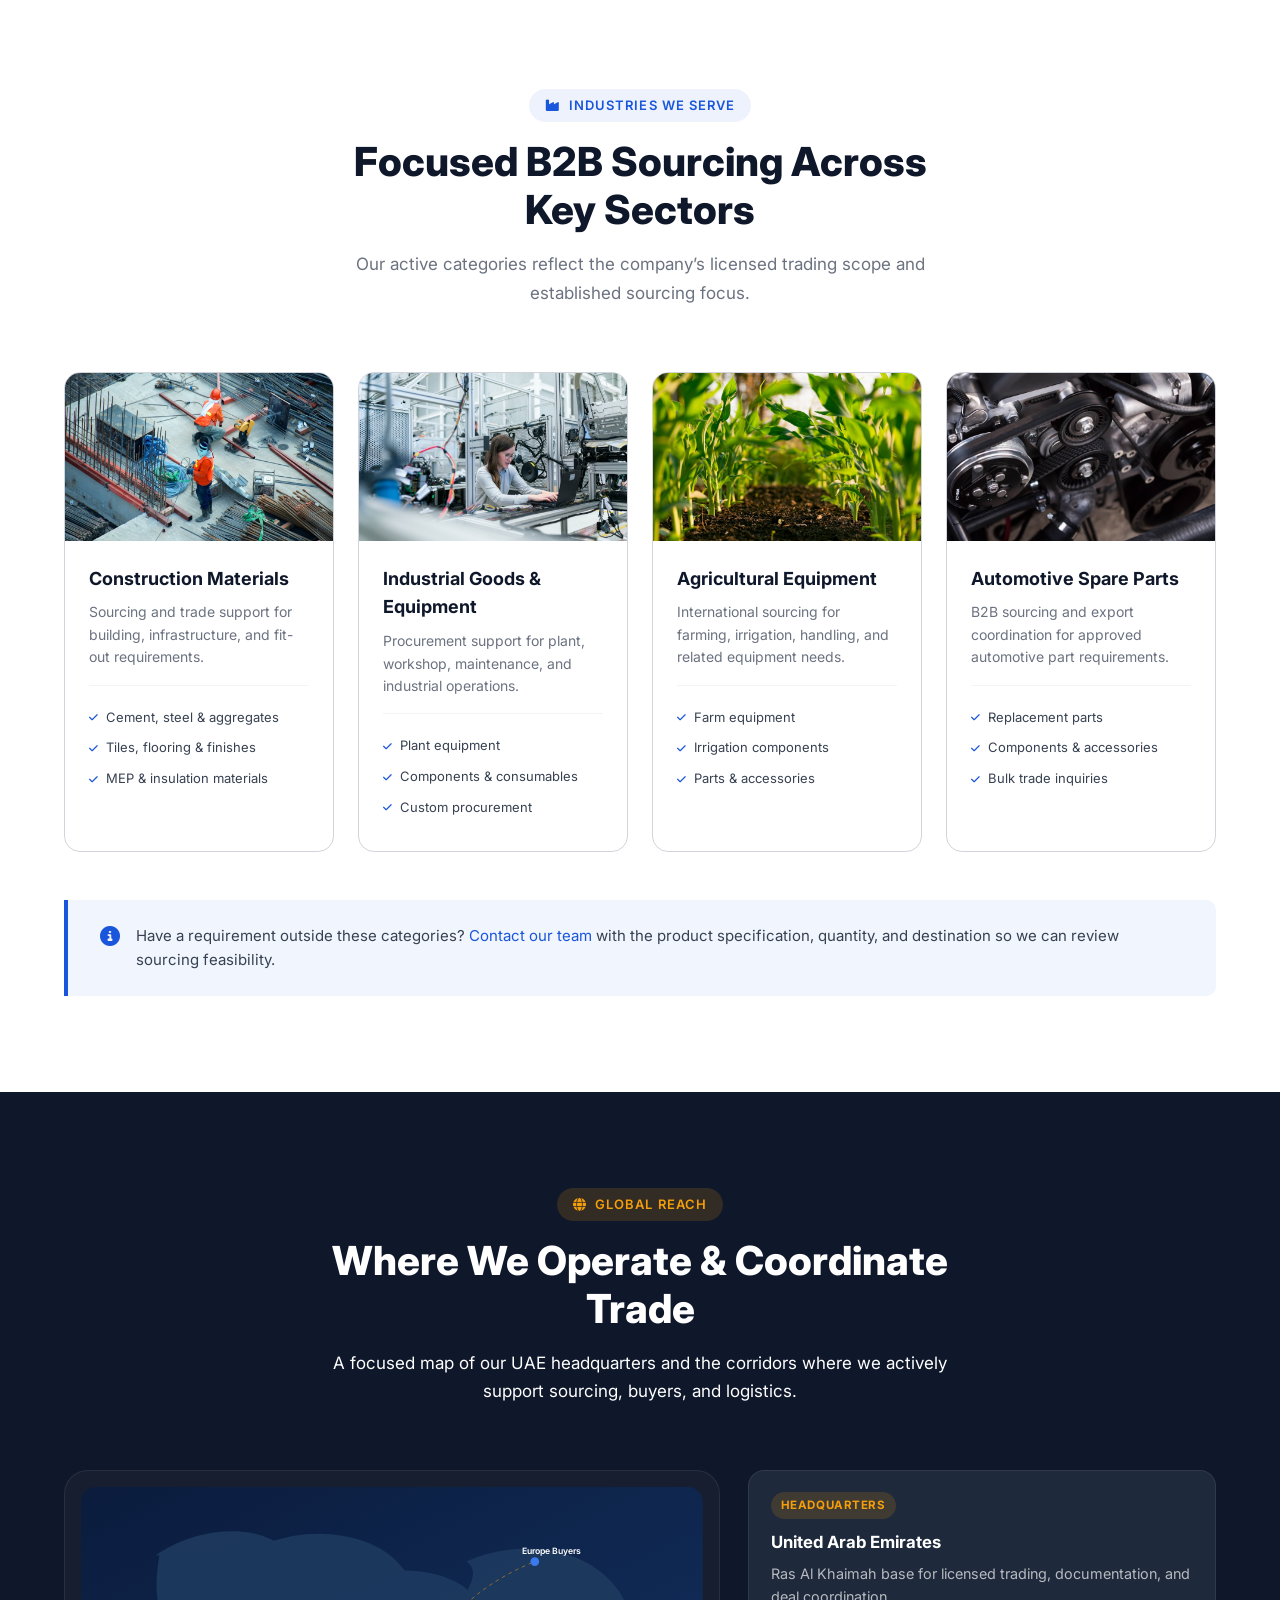
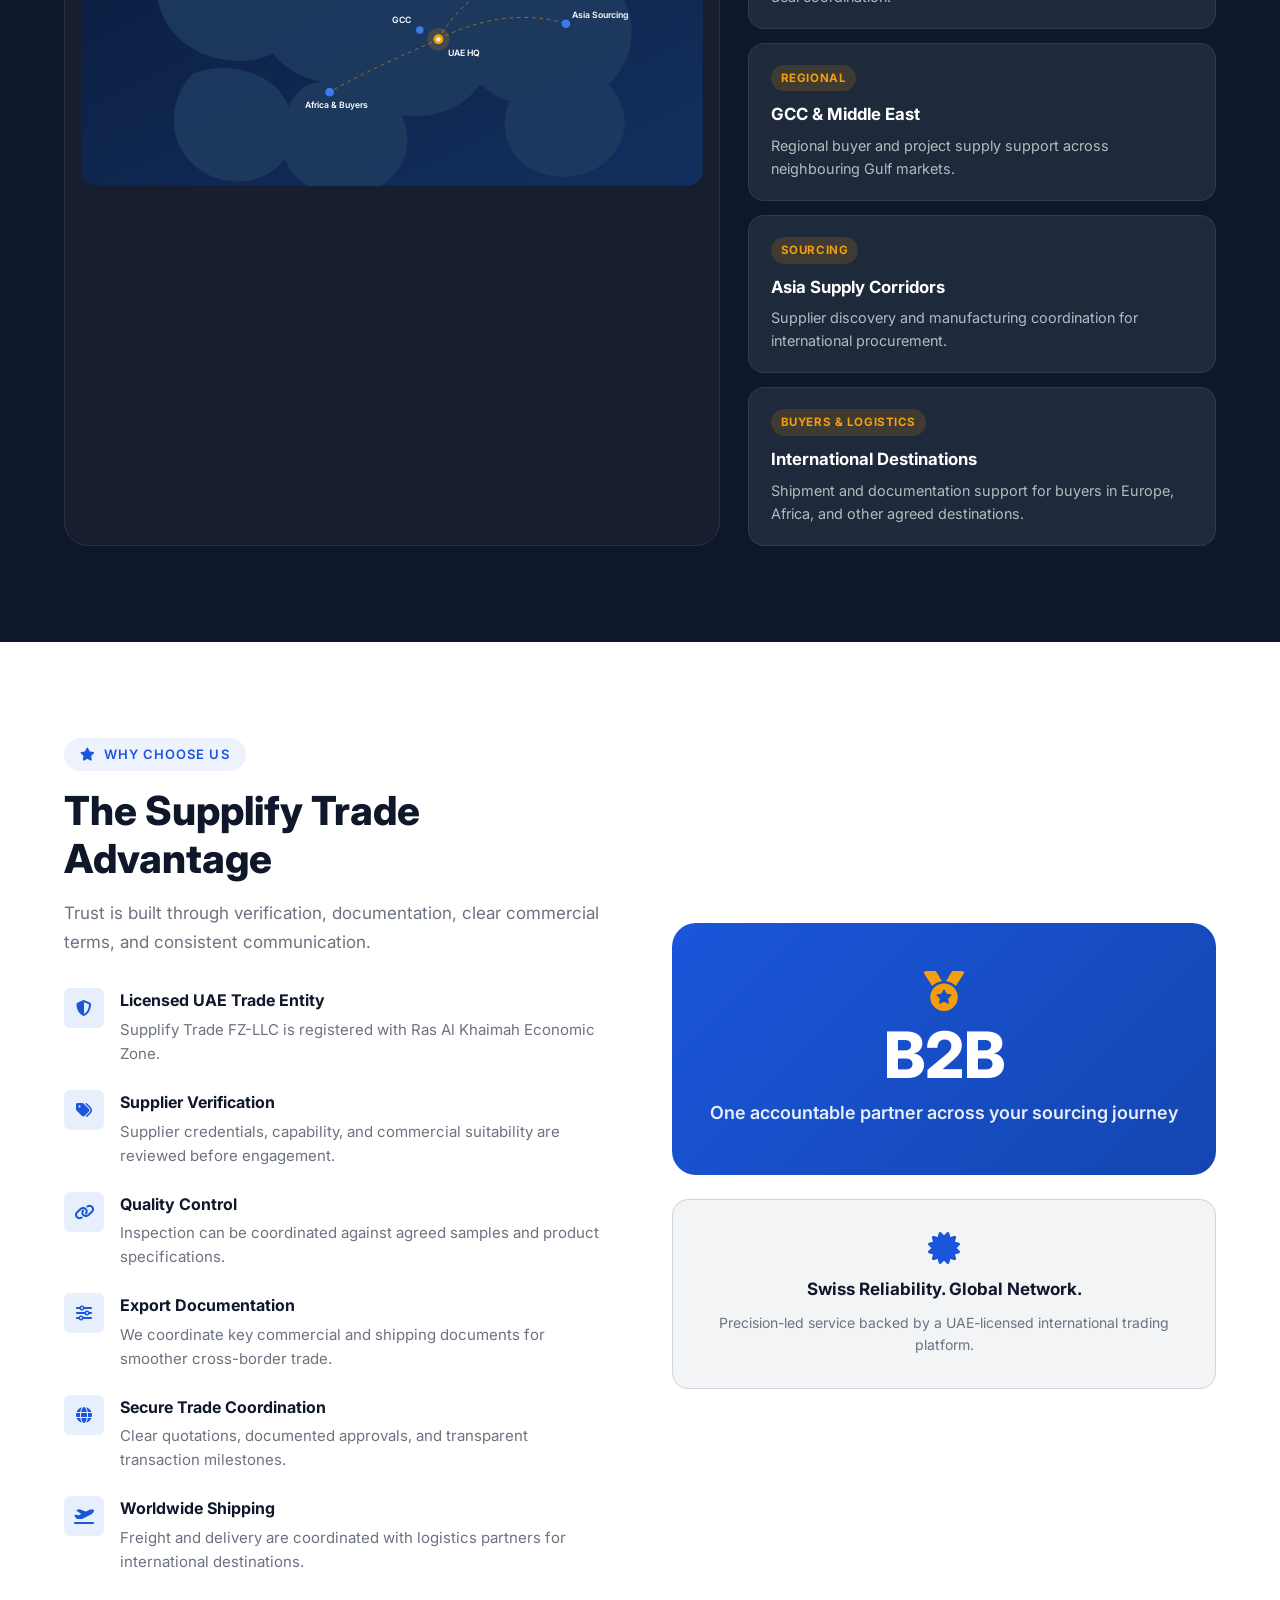
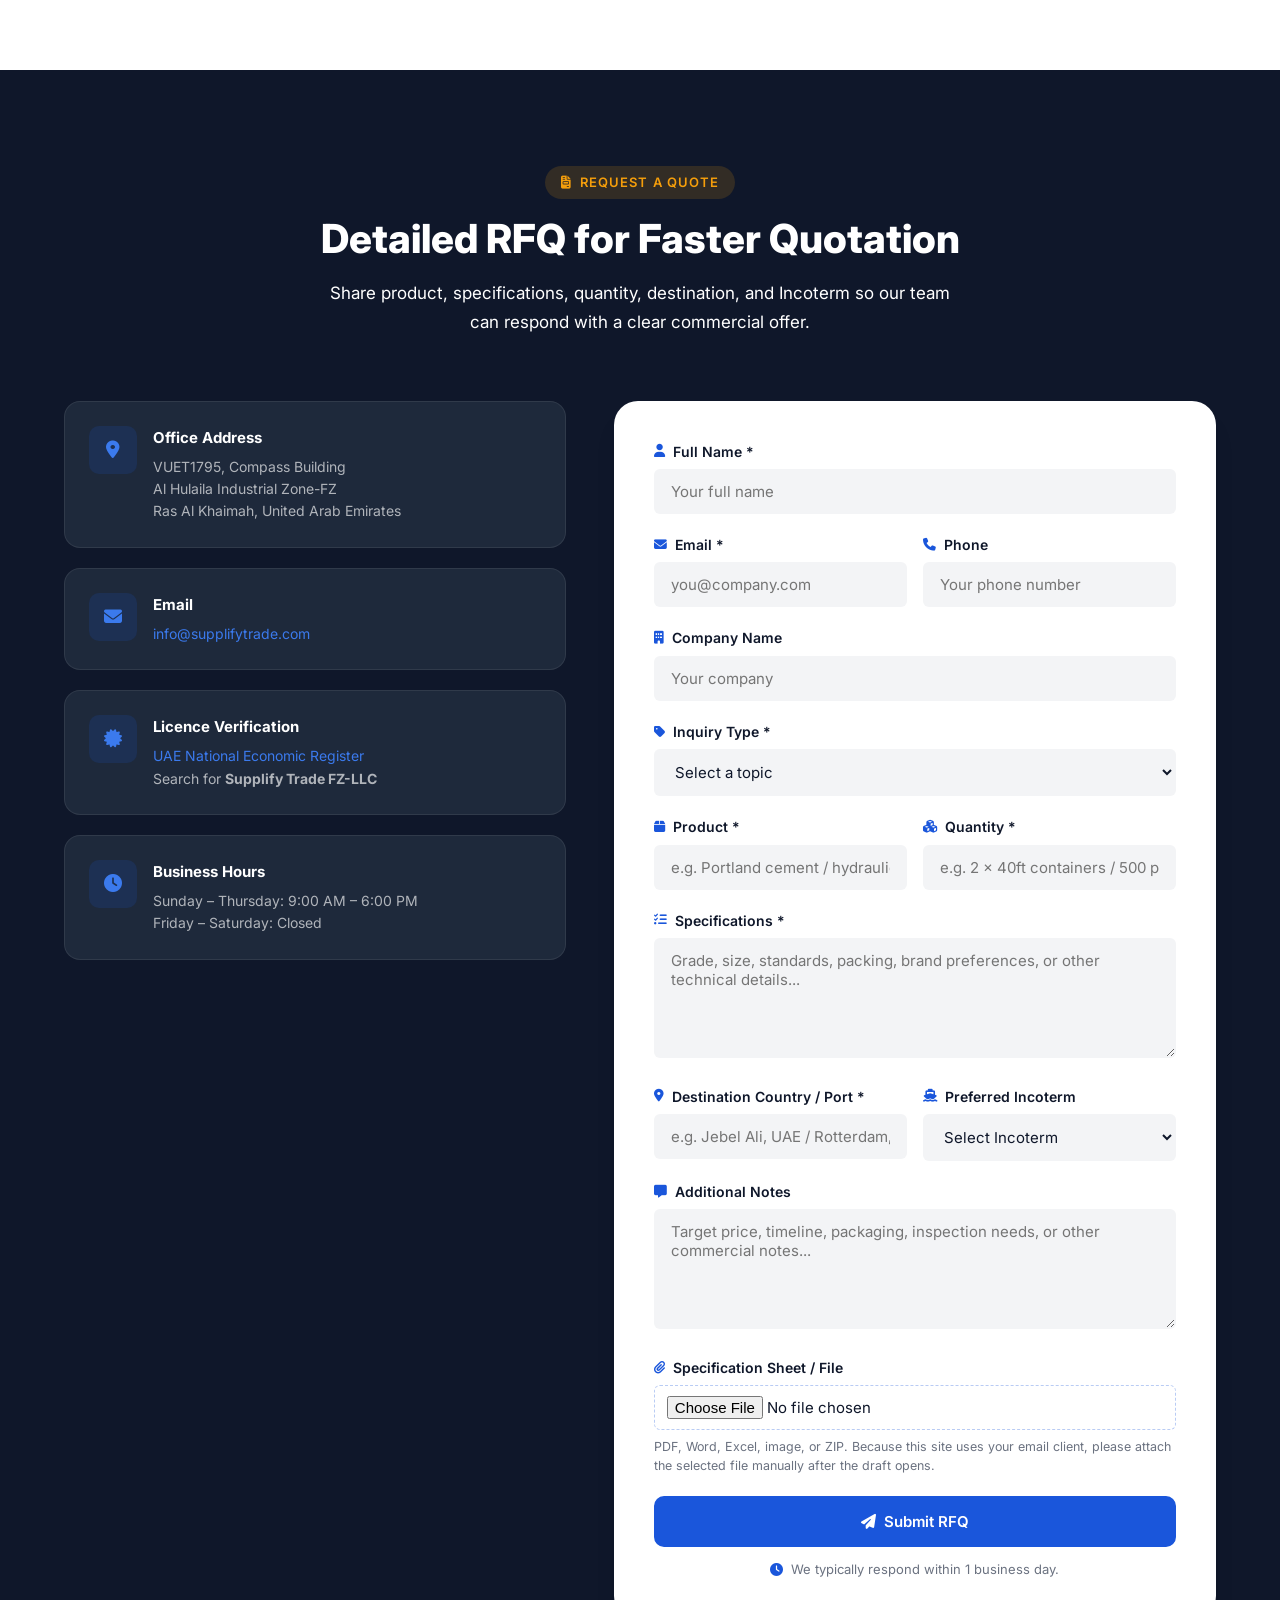
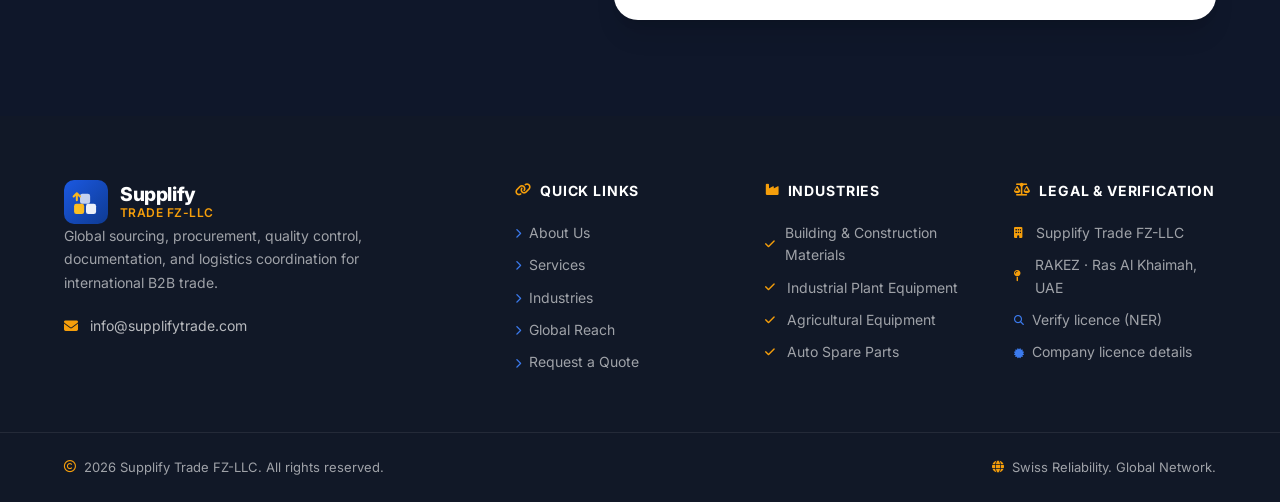
==== commit 9827b330: "Add premium visuals, RFQ detail, and trust verification. Co-authored-by: Cursor <cursoragent@cursor." ====
--- a/cpanel-deploy/index.html
+++ b/cpanel-deploy/index.html
@@ -53,6 +53,7 @@
           <li><a href="#about" class="nav__link"><i class="fa-solid fa-building"></i> About</a></li>
           <li><a href="#services" class="nav__link"><i class="fa-solid fa-briefcase"></i> Services</a></li>
           <li><a href="#industries" class="nav__link"><i class="fa-solid fa-industry"></i> Industries</a></li>
+          <li><a href="#global-reach" class="nav__link"><i class="fa-solid fa-globe"></i> Global Reach</a></li>
           <li><a href="#why-us" class="nav__link"><i class="fa-solid fa-star"></i> Why Us</a></li>
           <li><a href="#contact" class="nav__link nav__link--cta"><i class="fa-solid fa-file-invoice"></i> Request a Quote</a></li>
         </ul>
@@ -70,34 +71,16 @@
   <main>
     <!-- Hero -->
     <section class="hero" id="home">
-      <div class="hero__bg"></div>
+      <div class="hero__bg" role="img" aria-label="Global shipping containers and international logistics"></div>
       <div class="container hero__content">
-        <div class="hero__badge">
-          <i class="fa-solid fa-earth-europe"></i>
-          Global Sourcing · Procurement · International Trade
-        </div>
+        <p class="hero__brand">Supplify Trade FZ-LLC</p>
         <h1 class="hero__title">
           Swiss Reliability.<br>
-          <span class="hero__title-accent">Global Trade.</span>
+          <span class="hero__title-accent">Global Network.</span>
         </h1>
         <p class="hero__subtitle">
           Connecting trusted suppliers with international buyers through reliable sourcing, quality control, and efficient logistics.
         </p>
-
-        <div class="hero__features">
-          <div class="hero__feature">
-            <i class="fa-solid fa-magnifying-glass"></i>
-            <span>Verified Suppliers</span>
-          </div>
-          <div class="hero__feature">
-            <i class="fa-solid fa-clipboard-check"></i>
-            <span>Quality Control</span>
-          </div>
-          <div class="hero__feature">
-            <i class="fa-solid fa-ship"></i>
-            <span>Worldwide Shipping</span>
-          </div>
-        </div>
 
         <div class="hero__actions">
           <a href="#contact" class="btn btn--primary">
@@ -109,30 +92,19 @@
             Contact Our Team
           </a>
         </div>
-
-        <div class="hero__stats">
-          <div class="hero__stat">
-            <div class="hero__stat-icon"><i class="fa-solid fa-clipboard-check"></i></div>
-            <div>
-              <span class="hero__stat-number">RAKEZ</span>
-              <span class="hero__stat-label">UAE Licensed Company</span>
-            </div>
-          </div>
-          <div class="hero__stat">
-            <div class="hero__stat-icon"><i class="fa-solid fa-earth-americas"></i></div>
-            <div>
-              <span class="hero__stat-number">Global</span>
-              <span class="hero__stat-label">Supplier Network</span>
-            </div>
-          </div>
-          <div class="hero__stat">
-            <div class="hero__stat-icon"><i class="fa-solid fa-handshake"></i></div>
-            <div>
-              <span class="hero__stat-number">B2B</span>
-              <span class="hero__stat-label">Sourcing & Trade Focus</span>
-            </div>
-          </div>
-        </div>
+      </div>
+    </section>
+
+    <!-- Trust strip -->
+    <section class="trust-strip" aria-label="Trust highlights">
+      <div class="container trust-strip__inner">
+        <div class="trust-strip__item"><i class="fa-solid fa-certificate"></i><span>UAE Licensed</span></div>
+        <div class="trust-strip__divider" aria-hidden="true"></div>
+        <div class="trust-strip__item"><i class="fa-solid fa-user-check"></i><span>Verified Suppliers</span></div>
+        <div class="trust-strip__divider" aria-hidden="true"></div>
+        <div class="trust-strip__item"><i class="fa-solid fa-clipboard-check"></i><span>Quality Control</span></div>
+        <div class="trust-strip__divider" aria-hidden="true"></div>
+        <div class="trust-strip__item"><i class="fa-solid fa-truck-fast"></i><span>Global Logistics</span></div>
       </div>
     </section>
 
@@ -184,6 +156,44 @@
                 </div>
               </div>
             </div>
+
+            <div class="licence-box" id="licence">
+              <div class="licence-box__header">
+                <i class="fa-solid fa-certificate"></i>
+                <div>
+                  <h3>Company Registration & Licence</h3>
+                  <p>Official details for verification and due diligence.</p>
+                </div>
+              </div>
+              <dl class="licence-box__grid">
+                <div>
+                  <dt>Legal Name</dt>
+                  <dd>Supplify Trade FZ-LLC</dd>
+                </div>
+                <div>
+                  <dt>Entity Type</dt>
+                  <dd>Free Zone LLC (FZ-LLC)</dd>
+                </div>
+                <div>
+                  <dt>Licensing Authority</dt>
+                  <dd>RAKEZ — Ras Al Khaimah Economic Zone</dd>
+                </div>
+                <div>
+                  <dt>Registered Address</dt>
+                  <dd>VUET1795, Compass Building, Al Hulaila Industrial Zone-FZ, Ras Al Khaimah, UAE</dd>
+                </div>
+              </dl>
+              <div class="licence-box__actions">
+                <a class="btn btn--primary btn--sm" href="https://www.growth.gov.ae/G2C/" target="_blank" rel="noopener noreferrer">
+                  <i class="fa-solid fa-magnifying-glass"></i>
+                  Verify via UAE National Economic Register
+                </a>
+                <a class="btn btn--ghost btn--sm" href="https://rakez.com/" target="_blank" rel="noopener noreferrer">
+                  <i class="fa-solid fa-arrow-up-right-from-square"></i>
+                  Visit RAKEZ
+                </a>
+              </div>
+            </div>
           </div>
 
           <div class="about__visual">
@@ -383,62 +393,158 @@
         </div>
 
         <div class="products__grid">
-          <div class="product-card">
-            <div class="icon-box icon-box--product">
-              <i class="fa-solid fa-trowel-bricks"></i>
-            </div>
-            <h3 class="product-card__title">Construction Materials</h3>
-            <p class="product-card__desc">Sourcing and trade support for building, infrastructure, and fit-out requirements.</p>
-            <ul class="product-card__list">
-              <li><i class="fa-solid fa-check"></i> Cement, steel & aggregates</li>
-              <li><i class="fa-solid fa-check"></i> Tiles, flooring & finishes</li>
-              <li><i class="fa-solid fa-check"></i> MEP & insulation materials</li>
-            </ul>
-          </div>
-
-          <div class="product-card">
-            <div class="icon-box icon-box--product">
-              <i class="fa-solid fa-gears"></i>
-            </div>
-            <h3 class="product-card__title">Industrial Goods & Equipment</h3>
-            <p class="product-card__desc">Procurement support for plant, workshop, maintenance, and industrial operations.</p>
-            <ul class="product-card__list">
-              <li><i class="fa-solid fa-check"></i> Plant equipment</li>
-              <li><i class="fa-solid fa-check"></i> Components & consumables</li>
-              <li><i class="fa-solid fa-check"></i> Custom procurement</li>
-            </ul>
-          </div>
-
-          <div class="product-card">
-            <div class="icon-box icon-box--product">
-              <i class="fa-solid fa-tractor"></i>
-            </div>
-            <h3 class="product-card__title">Agricultural Equipment</h3>
-            <p class="product-card__desc">International sourcing for farming, irrigation, handling, and related equipment needs.</p>
-            <ul class="product-card__list">
-              <li><i class="fa-solid fa-check"></i> Farm equipment</li>
-              <li><i class="fa-solid fa-check"></i> Irrigation components</li>
-              <li><i class="fa-solid fa-check"></i> Parts & accessories</li>
-            </ul>
-          </div>
-
-          <div class="product-card">
-            <div class="icon-box icon-box--product">
-              <i class="fa-solid fa-car-rear"></i>
-            </div>
-            <h3 class="product-card__title">Automotive Spare Parts</h3>
-            <p class="product-card__desc">B2B sourcing and export coordination for approved automotive part requirements.</p>
-            <ul class="product-card__list">
-              <li><i class="fa-solid fa-check"></i> Replacement parts</li>
-              <li><i class="fa-solid fa-check"></i> Components & accessories</li>
-              <li><i class="fa-solid fa-check"></i> Bulk trade inquiries</li>
-            </ul>
-          </div>
+          <article class="product-card product-card--media">
+            <div class="product-card__media">
+              <img src="assets/industry-construction.jpg" alt="Construction materials and building sites" loading="lazy" width="600" height="360">
+            </div>
+            <div class="product-card__body">
+              <h3 class="product-card__title">Construction Materials</h3>
+              <p class="product-card__desc">Sourcing and trade support for building, infrastructure, and fit-out requirements.</p>
+              <ul class="product-card__list">
+                <li><i class="fa-solid fa-check"></i> Cement, steel & aggregates</li>
+                <li><i class="fa-solid fa-check"></i> Tiles, flooring & finishes</li>
+                <li><i class="fa-solid fa-check"></i> MEP & insulation materials</li>
+              </ul>
+            </div>
+          </article>
+
+          <article class="product-card product-card--media">
+            <div class="product-card__media">
+              <img src="assets/industry-industrial.jpg" alt="Industrial equipment and manufacturing" loading="lazy" width="600" height="360">
+            </div>
+            <div class="product-card__body">
+              <h3 class="product-card__title">Industrial Goods & Equipment</h3>
+              <p class="product-card__desc">Procurement support for plant, workshop, maintenance, and industrial operations.</p>
+              <ul class="product-card__list">
+                <li><i class="fa-solid fa-check"></i> Plant equipment</li>
+                <li><i class="fa-solid fa-check"></i> Components & consumables</li>
+                <li><i class="fa-solid fa-check"></i> Custom procurement</li>
+              </ul>
+            </div>
+          </article>
+
+          <article class="product-card product-card--media">
+            <div class="product-card__media">
+              <img src="assets/industry-agriculture.jpg" alt="Agricultural equipment and farming operations" loading="lazy" width="600" height="360">
+            </div>
+            <div class="product-card__body">
+              <h3 class="product-card__title">Agricultural Equipment</h3>
+              <p class="product-card__desc">International sourcing for farming, irrigation, handling, and related equipment needs.</p>
+              <ul class="product-card__list">
+                <li><i class="fa-solid fa-check"></i> Farm equipment</li>
+                <li><i class="fa-solid fa-check"></i> Irrigation components</li>
+                <li><i class="fa-solid fa-check"></i> Parts & accessories</li>
+              </ul>
+            </div>
+          </article>
+
+          <article class="product-card product-card--media">
+            <div class="product-card__media">
+              <img src="assets/industry-automotive.jpg" alt="Automotive spare parts and components" loading="lazy" width="600" height="360">
+            </div>
+            <div class="product-card__body">
+              <h3 class="product-card__title">Automotive Spare Parts</h3>
+              <p class="product-card__desc">B2B sourcing and export coordination for approved automotive part requirements.</p>
+              <ul class="product-card__list">
+                <li><i class="fa-solid fa-check"></i> Replacement parts</li>
+                <li><i class="fa-solid fa-check"></i> Components & accessories</li>
+                <li><i class="fa-solid fa-check"></i> Bulk trade inquiries</li>
+              </ul>
+            </div>
+          </article>
         </div>
 
         <div class="products__note">
           <i class="fa-solid fa-circle-info"></i>
           <p>Have a requirement outside these categories? <a href="#contact">Contact our team</a> with the product specification, quantity, and destination so we can review sourcing feasibility.</p>
+        </div>
+      </div>
+    </section>
+
+    <!-- Global Reach -->
+    <section class="section global-reach" id="global-reach">
+      <div class="container">
+        <div class="section__header section__header--light">
+          <span class="section__tag section__tag--light"><i class="fa-solid fa-globe"></i> Global Reach</span>
+          <h2 class="section__title section__title--light">Where We Operate & Coordinate Trade</h2>
+          <p class="section__desc section__desc--light">A focused map of our UAE headquarters and the corridors where we actively support sourcing, buyers, and logistics.</p>
+        </div>
+
+        <div class="global-reach__layout">
+          <div class="global-reach__map-wrap" aria-hidden="false">
+            <svg class="global-reach__map" viewBox="0 0 1000 480" role="img" aria-label="World map highlighting UAE headquarters, GCC, Asia sourcing, and international buyer corridors">
+              <defs>
+                <linearGradient id="mapOcean" x1="0" y1="0" x2="1" y2="1">
+                  <stop offset="0%" stop-color="#0b1c3d"/>
+                  <stop offset="100%" stop-color="#12305f"/>
+                </linearGradient>
+              </defs>
+              <rect width="1000" height="480" fill="url(#mapOcean)" rx="24"/>
+              <g fill="#1e3a5f" opacity="0.9">
+                <path d="M120 110c40-28 92-42 140-38 36 3 68 20 92 44 18 18 28 42 26 68-4 36-28 62-56 78-34 20-74 22-110 12-42-12-74-42-86-82-8-26-4-56 0-82z"/>
+                <path d="M300 90c48-18 104-20 152-4 38 12 70 40 84 76 12 32 6 68-12 96-22 34-58 54-96 58-46 4-92-14-120-48-24-28-34-68-28-104 4-26 18-54 20-74z"/>
+                <path d="M470 140c44-10 92-8 132 12 34 18 58 50 62 88 4 34-10 68-34 92-28 28-68 40-106 36-42-4-80-28-98-64-18-36-14-80 6-112 12-20 24-42 38-52z"/>
+                <path d="M620 120c52-24 118-28 172-8 42 16 78 48 90 92 10 36 0 76-24 104-28 34-72 50-116 48-48-2-94-24-120-62-22-32-24-76-8-112 10-22 28-46 6-62z"/>
+                <path d="M180 300c36-14 80-12 114 8 28 16 46 44 48 76 2 30-12 58-36 74-28 18-64 20-94 8-34-14-58-44-62-78-4-30 6-62 30-88z"/>
+                <path d="M360 320c42-16 92-10 128 16 28 20 42 54 36 86-6 34-34 60-66 70-36 12-78 4-106-20-26-22-36-58-28-90 6-26 18-48 36-62z"/>
+                <path d="M700 300c40-20 92-18 130 4 30 18 48 50 44 84-4 32-28 58-56 70-34 14-74 10-102-10-28-20-40-54-32-86 6-26 20-48 16-62z"/>
+              </g>
+              <g class="map-routes" stroke="#f59e0b" stroke-width="1.5" fill="none" opacity="0.55" stroke-dasharray="6 6">
+                <path d="M575 245 C640 210, 720 200, 780 220"/>
+                <path d="M575 245 C520 270, 450 300, 400 330"/>
+                <path d="M575 245 C610 180, 680 140, 730 120"/>
+              </g>
+              <g class="map-markers">
+                <g transform="translate(575 245)">
+                  <circle r="18" fill="rgba(245,158,11,0.18)"/>
+                  <circle r="8" fill="#f59e0b"/>
+                  <circle r="3.5" fill="#fff"/>
+                </g>
+                <g transform="translate(545 230)">
+                  <circle r="6" fill="#3b7aed"/>
+                </g>
+                <g transform="translate(780 220)">
+                  <circle r="7" fill="#3b7aed"/>
+                </g>
+                <g transform="translate(400 330)">
+                  <circle r="7" fill="#3b7aed"/>
+                </g>
+                <g transform="translate(730 120)">
+                  <circle r="7" fill="#3b7aed"/>
+                </g>
+              </g>
+              <g fill="#ffffff" font-family="Inter, sans-serif" font-size="14" font-weight="600">
+                <text x="590" y="272">UAE HQ</text>
+                <text x="500" y="218">GCC</text>
+                <text x="790" y="210">Asia Sourcing</text>
+                <text x="360" y="355">Africa &amp; Buyers</text>
+                <text x="710" y="108">Europe Buyers</text>
+              </g>
+            </svg>
+          </div>
+
+          <div class="global-reach__list">
+            <article class="reach-card">
+              <span class="reach-card__badge">Headquarters</span>
+              <h3>United Arab Emirates</h3>
+              <p>Ras Al Khaimah base for licensed trading, documentation, and deal coordination.</p>
+            </article>
+            <article class="reach-card">
+              <span class="reach-card__badge">Regional</span>
+              <h3>GCC & Middle East</h3>
+              <p>Regional buyer and project supply support across neighbouring Gulf markets.</p>
+            </article>
+            <article class="reach-card">
+              <span class="reach-card__badge">Sourcing</span>
+              <h3>Asia Supply Corridors</h3>
+              <p>Supplier discovery and manufacturing coordination for international procurement.</p>
+            </article>
+            <article class="reach-card">
+              <span class="reach-card__badge">Buyers & Logistics</span>
+              <h3>International Destinations</h3>
+              <p>Shipment and documentation support for buyers in Europe, Africa, and other agreed destinations.</p>
+            </article>
+          </div>
         </div>
       </div>
     </section>
@@ -518,9 +624,9 @@
     <section class="section contact" id="contact">
       <div class="container">
         <div class="section__header section__header--light">
-          <span class="section__tag section__tag--light"><i class="fa-solid fa-envelope"></i> Contact Us</span>
-          <h2 class="section__title section__title--light">Get in Touch</h2>
-          <p class="section__desc section__desc--light">Ready to source a product, discuss a trade requirement, or join our supplier network? Send us an inquiry.</p>
+          <span class="section__tag section__tag--light"><i class="fa-solid fa-file-invoice"></i> Request a Quote</span>
+          <h2 class="section__title section__title--light">Detailed RFQ for Faster Quotation</h2>
+          <p class="section__desc section__desc--light">Share product, specifications, quantity, destination, and Incoterm so our team can respond with a clear commercial offer.</p>
         </div>
 
         <div class="contact__grid">
@@ -547,6 +653,19 @@
 
             <div class="contact__card">
               <div class="icon-box icon-box--contact">
+                <i class="fa-solid fa-certificate"></i>
+              </div>
+              <div>
+                <h4>Licence Verification</h4>
+                <p>
+                  <a href="https://www.growth.gov.ae/G2C/" target="_blank" rel="noopener noreferrer">UAE National Economic Register</a><br>
+                  Search for <strong>Supplify Trade FZ-LLC</strong>
+                </p>
+              </div>
+            </div>
+
+            <div class="contact__card">
+              <div class="icon-box icon-box--contact">
                 <i class="fa-solid fa-clock"></i>
               </div>
               <div>
@@ -576,23 +695,61 @@
               <input type="text" id="company" name="company" placeholder="Your company">
             </div>
             <div class="form__group">
-              <label for="subject"><i class="fa-solid fa-tag"></i> Subject *</label>
+              <label for="subject"><i class="fa-solid fa-tag"></i> Inquiry Type *</label>
               <select id="subject" name="subject" required>
                 <option value="">Select a topic</option>
-                <option value="quote">Request a Quote</option>
-                <option value="products">Product Inquiry</option>
-                <option value="partnership">Partnership / Distribution</option>
-                <option value="supplier">Become a Supplier</option>
-                <option value="other">Other</option>
+                <option value="Request a Quote">Request a Quote</option>
+                <option value="Product Inquiry">Product Inquiry</option>
+                <option value="Partnership / Distribution">Partnership / Distribution</option>
+                <option value="Become a Supplier">Become a Supplier</option>
+                <option value="Other">Other</option>
               </select>
             </div>
+            <div class="form__row">
+              <div class="form__group">
+                <label for="product"><i class="fa-solid fa-box"></i> Product *</label>
+                <input type="text" id="product" name="product" required placeholder="e.g. Portland cement / hydraulic pump">
+              </div>
+              <div class="form__group">
+                <label for="quantity"><i class="fa-solid fa-cubes"></i> Quantity *</label>
+                <input type="text" id="quantity" name="quantity" required placeholder="e.g. 2 x 40ft containers / 500 pcs">
+              </div>
+            </div>
             <div class="form__group">
-              <label for="message"><i class="fa-solid fa-message"></i> Message *</label>
-              <textarea id="message" name="message" rows="5" required placeholder="Tell us about your material requirements, quantities, and delivery location..."></textarea>
+              <label for="specifications"><i class="fa-solid fa-list-check"></i> Specifications *</label>
+              <textarea id="specifications" name="specifications" rows="3" required placeholder="Grade, size, standards, packing, brand preferences, or other technical details..."></textarea>
+            </div>
+            <div class="form__row">
+              <div class="form__group">
+                <label for="destination"><i class="fa-solid fa-location-dot"></i> Destination Country / Port *</label>
+                <input type="text" id="destination" name="destination" required placeholder="e.g. Jebel Ali, UAE / Rotterdam, NL">
+              </div>
+              <div class="form__group">
+                <label for="incoterm"><i class="fa-solid fa-ship"></i> Preferred Incoterm</label>
+                <select id="incoterm" name="incoterm">
+                  <option value="">Select Incoterm</option>
+                  <option value="EXW">EXW</option>
+                  <option value="FOB">FOB</option>
+                  <option value="CFR">CFR</option>
+                  <option value="CIF">CIF</option>
+                  <option value="DAP">DAP</option>
+                  <option value="DDP">DDP</option>
+                  <option value="Other / To advise">Other / To advise</option>
+                </select>
+              </div>
+            </div>
+            <div class="form__group">
+              <label for="message"><i class="fa-solid fa-message"></i> Additional Notes</label>
+              <textarea id="message" name="message" rows="3" placeholder="Target price, timeline, packaging, inspection needs, or other commercial notes..."></textarea>
+            </div>
+            <div class="form__group">
+              <label for="attachment"><i class="fa-solid fa-paperclip"></i> Specification Sheet / File</label>
+              <input type="file" id="attachment" name="attachment" accept=".pdf,.doc,.docx,.xls,.xlsx,.jpg,.jpeg,.png,.zip">
+              <p class="form__hint">PDF, Word, Excel, image, or ZIP. Because this site uses your email client, please attach the selected file manually after the draft opens.</p>
             </div>
             <button type="submit" class="btn btn--primary btn--full">
               <i class="fa-solid fa-paper-plane"></i>
-              Send Inquiry
+              Submit RFQ
             </button>
             <p class="form__note"><i class="fa-solid fa-clock"></i> We typically respond within 1 business day.</p>
           </form>
@@ -626,7 +783,8 @@
           <li><a href="#about"><i class="fa-solid fa-chevron-right"></i> About Us</a></li>
           <li><a href="#services"><i class="fa-solid fa-chevron-right"></i> Services</a></li>
           <li><a href="#industries"><i class="fa-solid fa-chevron-right"></i> Industries</a></li>
-          <li><a href="#contact"><i class="fa-solid fa-chevron-right"></i> Contact</a></li>
+          <li><a href="#global-reach"><i class="fa-solid fa-chevron-right"></i> Global Reach</a></li>
+          <li><a href="#contact"><i class="fa-solid fa-chevron-right"></i> Request a Quote</a></li>
         </ul>
       </div>
 
@@ -641,10 +799,12 @@
       </div>
 
       <div class="footer__links">
-        <h4><i class="fa-solid fa-scale-balanced"></i> Legal</h4>
+        <h4><i class="fa-solid fa-scale-balanced"></i> Legal & Verification</h4>
         <ul>
-          <li><i class="fa-solid fa-building"></i> FZ-LLC · RAKEZ</li>
-          <li><i class="fa-solid fa-map-pin"></i> Ras Al Khaimah, UAE</li>
+          <li><i class="fa-solid fa-building"></i> Supplify Trade FZ-LLC</li>
+          <li><i class="fa-solid fa-map-pin"></i> RAKEZ · Ras Al Khaimah, UAE</li>
+          <li><a href="https://www.growth.gov.ae/G2C/" target="_blank" rel="noopener noreferrer"><i class="fa-solid fa-magnifying-glass"></i> Verify licence (NER)</a></li>
+          <li><a href="#licence"><i class="fa-solid fa-certificate"></i> Company licence details</a></li>
         </ul>
       </div>
     </div>
@@ -657,6 +817,6 @@
     </div>
   </footer>
 
-  <script src="js/main.js?v=2"></script>
+  <script src="js/main.js?v=3"></script>
 </body>
 </html>
--- a/cpanel-deploy/css/style.css
+++ b/cpanel-deploy/css/style.css
@@ -207,6 +207,23 @@
   width: 100%;
 }
 
+.btn--sm {
+  padding: 10px 16px;
+  font-size: 0.8125rem;
+}
+
+.btn--ghost {
+  background: transparent;
+  color: var(--color-primary);
+  border-color: rgba(26, 86, 219, 0.25);
+}
+
+.btn--ghost:hover {
+  background: rgba(26, 86, 219, 0.06);
+  border-color: var(--color-primary);
+  color: var(--color-primary-dark);
+}
+
 /* ===== Top Bar ===== */
 .topbar {
   background: var(--color-dark);
@@ -467,10 +484,10 @@
 /* ===== Hero ===== */
 .hero {
   position: relative;
-  min-height: 100vh;
-  display: flex;
-  align-items: center;
-  padding: calc(var(--header-total) + 48px) 0 80px;
+  min-height: 92vh;
+  display: flex;
+  align-items: center;
+  padding: calc(var(--header-total) + 56px) 0 88px;
   overflow: hidden;
 }
 
@@ -478,64 +495,40 @@
   position: absolute;
   inset: 0;
   background:
-    linear-gradient(135deg, rgba(15, 23, 42, 0.92) 0%, rgba(26, 86, 219, 0.85) 100%),
-    url('data:image/svg+xml,<svg xmlns="http://www.w3.org/2000/svg" viewBox="0 0 80 80" width="80" height="80"><rect fill="%23ffffff" fill-opacity="0.03" width="40" height="40"/><rect fill="%23ffffff" fill-opacity="0.03" x="40" y="40" width="40" height="40"/></svg>');
-  background-size: cover, 80px 80px;
+    linear-gradient(105deg, rgba(8, 15, 30, 0.88) 0%, rgba(15, 23, 42, 0.72) 42%, rgba(26, 86, 219, 0.42) 100%),
+    url('../assets/hero-global-trade.jpg') center / cover no-repeat;
   z-index: -1;
+}
+
+.hero__bg::after {
+  content: '';
+  position: absolute;
+  inset: auto 0 0;
+  height: 120px;
+  background: linear-gradient(to top, rgba(255, 255, 255, 0.08), transparent);
 }
 
 .hero__content {
   position: relative;
   z-index: 1;
-}
-
-.hero__badge {
-  display: inline-flex;
-  align-items: center;
-  gap: 8px;
-  font-size: 0.8125rem;
-  font-weight: 600;
-  letter-spacing: 0.06em;
-  text-transform: uppercase;
-  color: var(--color-accent);
-  background: rgba(245, 158, 11, 0.15);
-  border: 1px solid rgba(245, 158, 11, 0.3);
-  padding: 8px 20px;
-  border-radius: 100px;
-  margin-bottom: 24px;
-}
-
-.hero__features {
-  display: flex;
-  flex-wrap: wrap;
-  gap: 12px;
-  margin-bottom: 32px;
-}
-
-.hero__feature {
-  display: inline-flex;
-  align-items: center;
-  gap: 8px;
-  padding: 10px 18px;
-  background: rgba(255, 255, 255, 0.1);
-  border: 1px solid rgba(255, 255, 255, 0.15);
-  border-radius: 100px;
-  color: rgba(255, 255, 255, 0.9);
-  font-size: 0.875rem;
-  font-weight: 500;
-}
-
-.hero__feature i {
-  color: var(--color-accent);
-  font-size: 0.875rem;
+  max-width: 760px;
+}
+
+.hero__brand {
+  margin-bottom: 18px;
+  font-size: clamp(1.5rem, 3.2vw, 2.35rem);
+  font-weight: 800;
+  letter-spacing: -0.03em;
+  color: var(--color-white);
+  line-height: 1.15;
 }
 
 .hero__title {
-  font-size: clamp(2.25rem, 5.5vw, 3.75rem);
+  font-size: clamp(2.1rem, 5vw, 3.4rem);
   font-weight: 800;
   color: var(--color-white);
   line-height: 1.15;
-  margin-bottom: 24px;
+  margin-bottom: 22px;
   max-width: 800px;
 }
 
@@ -545,57 +538,54 @@
 
 .hero__subtitle {
   font-size: clamp(1rem, 2vw, 1.1875rem);
-  color: rgba(255, 255, 255, 0.8);
+  color: rgba(255, 255, 255, 0.84);
   line-height: 1.7;
-  max-width: 720px;
-  margin-bottom: 40px;
+  max-width: 640px;
+  margin-bottom: 36px;
 }
 
 .hero__actions {
   display: flex;
   flex-wrap: wrap;
   gap: 16px;
-  margin-bottom: 64px;
-}
-
-.hero__stats {
-  display: flex;
+  margin-bottom: 0;
+}
+
+/* ===== Trust strip ===== */
+.trust-strip {
+  background: var(--color-white);
+  border-bottom: 1px solid rgba(15, 23, 42, 0.06);
+  box-shadow: 0 10px 30px rgba(15, 23, 42, 0.04);
+}
+
+.trust-strip__inner {
+  display: flex;
+  align-items: center;
+  justify-content: space-between;
+  gap: 16px;
+  padding: 22px 24px;
   flex-wrap: wrap;
-  gap: 40px;
-  padding-top: 40px;
-  border-top: 1px solid rgba(255, 255, 255, 0.15);
-}
-
-.hero__stat {
-  display: flex;
-  align-items: center;
-  gap: 16px;
-}
-
-.hero__stat-icon {
-  width: 48px;
-  height: 48px;
-  display: flex;
-  align-items: center;
-  justify-content: center;
-  background: rgba(255, 255, 255, 0.1);
-  border-radius: var(--radius-md);
-  color: var(--color-accent);
-  font-size: 1.25rem;
-}
-
-.hero__stat-number {
-  display: block;
-  font-size: 2rem;
-  font-weight: 800;
-  color: var(--color-white);
-  line-height: 1;
-  margin-bottom: 4px;
-}
-
-.hero__stat-label {
-  font-size: 0.875rem;
-  color: rgba(255, 255, 255, 0.6);
+}
+
+.trust-strip__item {
+  display: inline-flex;
+  align-items: center;
+  gap: 10px;
+  color: var(--color-dark);
+  font-size: 0.9375rem;
+  font-weight: 700;
+  letter-spacing: 0.01em;
+}
+
+.trust-strip__item i {
+  color: var(--color-primary);
+  font-size: 1rem;
+}
+
+.trust-strip__divider {
+  width: 1px;
+  height: 28px;
+  background: var(--color-gray-300);
 }
 
 /* ===== About ===== */
@@ -714,6 +704,73 @@
 .about__card--primary p {
   color: var(--color-white);
   opacity: 0.9;
+}
+
+.licence-box {
+  margin-top: 28px;
+  padding: 24px;
+  background: linear-gradient(180deg, #f8fafc 0%, #ffffff 100%);
+  border: 1px solid rgba(26, 86, 219, 0.14);
+  border-radius: var(--radius-lg);
+}
+
+.licence-box__header {
+  display: flex;
+  gap: 14px;
+  align-items: flex-start;
+  margin-bottom: 18px;
+}
+
+.licence-box__header > i {
+  width: 42px;
+  height: 42px;
+  display: inline-flex;
+  align-items: center;
+  justify-content: center;
+  border-radius: var(--radius-sm);
+  background: rgba(26, 86, 219, 0.1);
+  color: var(--color-primary);
+}
+
+.licence-box__header h3 {
+  font-size: 1.05rem;
+  color: var(--color-dark);
+  margin-bottom: 4px;
+}
+
+.licence-box__header p {
+  margin: 0;
+  font-size: 0.875rem;
+  color: var(--color-gray-500);
+}
+
+.licence-box__grid {
+  display: grid;
+  grid-template-columns: 1fr 1fr;
+  gap: 14px 18px;
+  margin-bottom: 18px;
+}
+
+.licence-box__grid dt {
+  font-size: 0.72rem;
+  font-weight: 700;
+  letter-spacing: 0.06em;
+  text-transform: uppercase;
+  color: var(--color-gray-500);
+  margin-bottom: 4px;
+}
+
+.licence-box__grid dd {
+  font-size: 0.9rem;
+  font-weight: 600;
+  color: var(--color-dark);
+  line-height: 1.45;
+}
+
+.licence-box__actions {
+  display: flex;
+  flex-wrap: wrap;
+  gap: 10px;
 }
 
 /* ===== Services ===== */
@@ -781,6 +838,35 @@
   border: 1px solid var(--color-gray-300);
   border-radius: var(--radius-lg);
   transition: all var(--transition);
+}
+
+.product-card--media {
+  padding: 0;
+  overflow: hidden;
+  display: flex;
+  flex-direction: column;
+}
+
+.product-card__media {
+  position: relative;
+  aspect-ratio: 16 / 10;
+  overflow: hidden;
+  background: var(--color-dark-2);
+}
+
+.product-card__media img {
+  width: 100%;
+  height: 100%;
+  object-fit: cover;
+  transition: transform 0.5s ease;
+}
+
+.product-card--media:hover .product-card__media img {
+  transform: scale(1.04);
+}
+
+.product-card__body {
+  padding: 24px 24px 28px;
 }
 
 .product-card:hover {
@@ -1086,6 +1172,82 @@
   color: var(--color-primary);
 }
 
+.form__hint {
+  margin-top: 8px;
+  font-size: 0.78rem;
+  line-height: 1.5;
+  color: var(--color-gray-500);
+}
+
+.form__group input[type="file"] {
+  padding: 10px 12px;
+  background: var(--color-white);
+  border: 1px dashed rgba(26, 86, 219, 0.3);
+}
+
+/* ===== Global Reach ===== */
+.global-reach {
+  background: var(--color-dark);
+}
+
+.global-reach__layout {
+  display: grid;
+  grid-template-columns: 1.4fr 1fr;
+  gap: 28px;
+  align-items: stretch;
+}
+
+.global-reach__map-wrap {
+  background: rgba(255, 255, 255, 0.03);
+  border: 1px solid rgba(255, 255, 255, 0.08);
+  border-radius: var(--radius-xl);
+  padding: 16px;
+  overflow: hidden;
+}
+
+.global-reach__map {
+  width: 100%;
+  height: auto;
+  display: block;
+}
+
+.global-reach__list {
+  display: grid;
+  gap: 14px;
+}
+
+.reach-card {
+  padding: 20px 22px;
+  background: var(--color-dark-2);
+  border: 1px solid rgba(255, 255, 255, 0.08);
+  border-radius: var(--radius-lg);
+}
+
+.reach-card__badge {
+  display: inline-block;
+  margin-bottom: 10px;
+  padding: 4px 10px;
+  border-radius: 999px;
+  background: rgba(245, 158, 11, 0.15);
+  color: var(--color-accent);
+  font-size: 0.72rem;
+  font-weight: 700;
+  letter-spacing: 0.05em;
+  text-transform: uppercase;
+}
+
+.reach-card h3 {
+  color: var(--color-white);
+  font-size: 1.05rem;
+  margin-bottom: 6px;
+}
+
+.reach-card p {
+  color: rgba(255, 255, 255, 0.68);
+  font-size: 0.9rem;
+  line-height: 1.6;
+}
+
 /* ===== Footer ===== */
 .footer {
   background: var(--color-gray-900);
@@ -1304,7 +1466,8 @@
 @media (max-width: 1024px) {
   .about__grid,
   .why-us__grid,
-  .contact__grid {
+  .contact__grid,
+  .global-reach__layout {
     grid-template-columns: 1fr;
     gap: 48px;
   }
@@ -1316,6 +1479,10 @@
 
   .process__grid {
     grid-template-columns: repeat(2, 1fr);
+  }
+
+  .licence-box__grid {
+    grid-template-columns: 1fr;
   }
 
   .footer__grid {
@@ -1341,6 +1508,15 @@
     align-items: stretch;
     flex-direction: column;
     padding: 24px;
+  }
+
+  .trust-strip__inner {
+    justify-content: flex-start;
+    gap: 14px 18px;
+  }
+
+  .trust-strip__divider {
+    display: none;
   }
 
   .nav__menu {
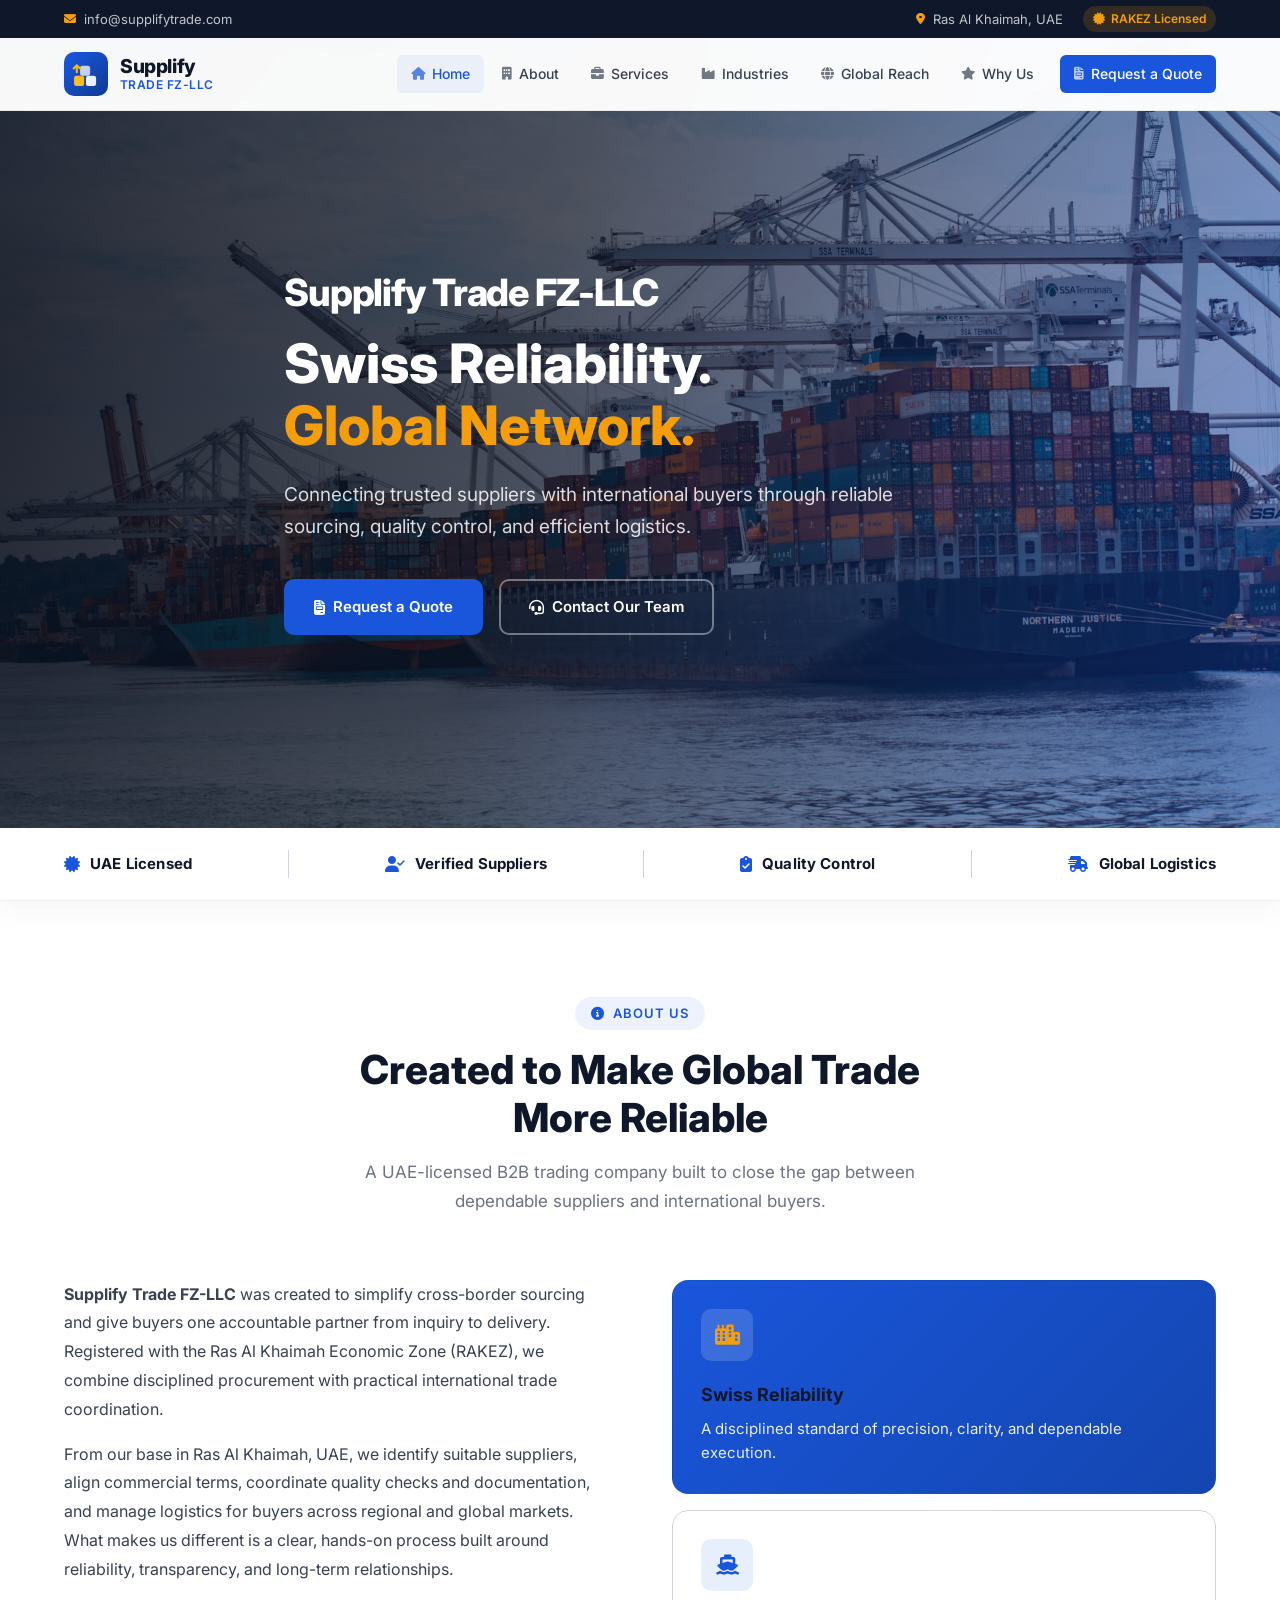
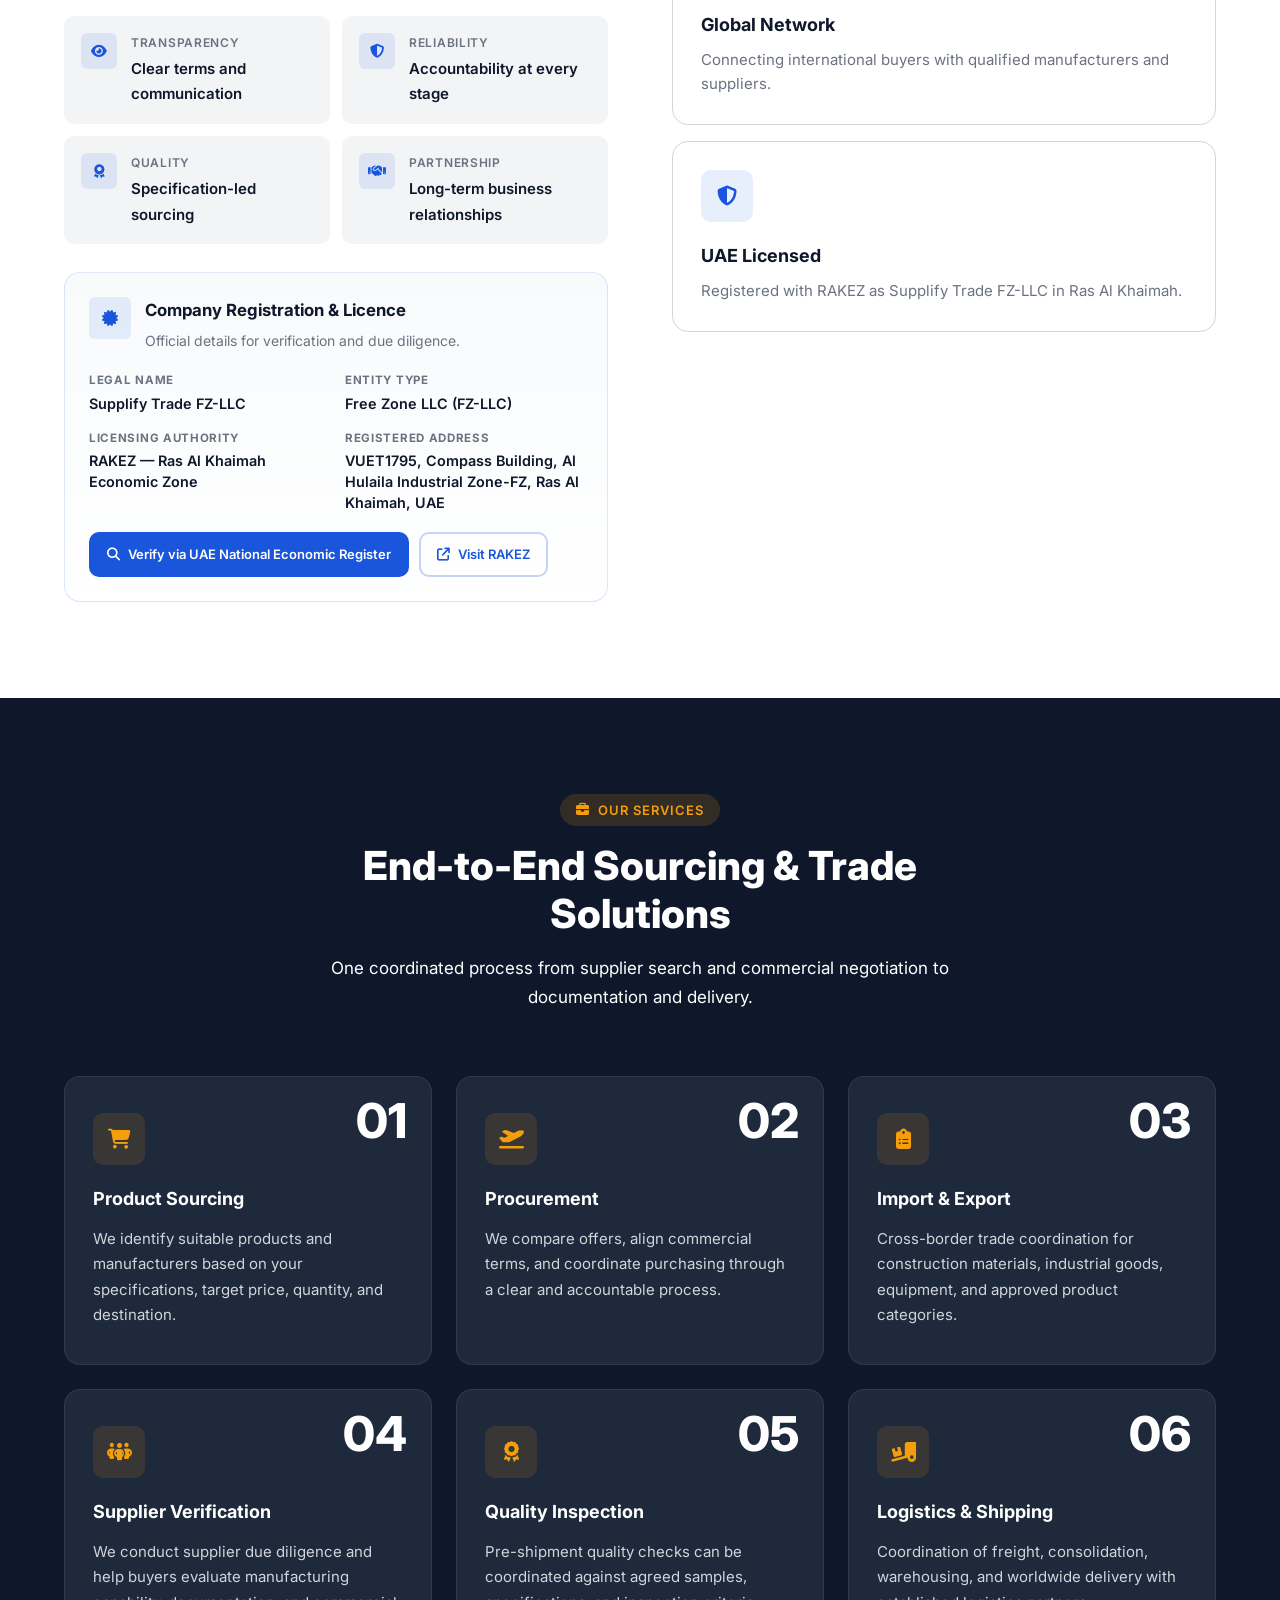
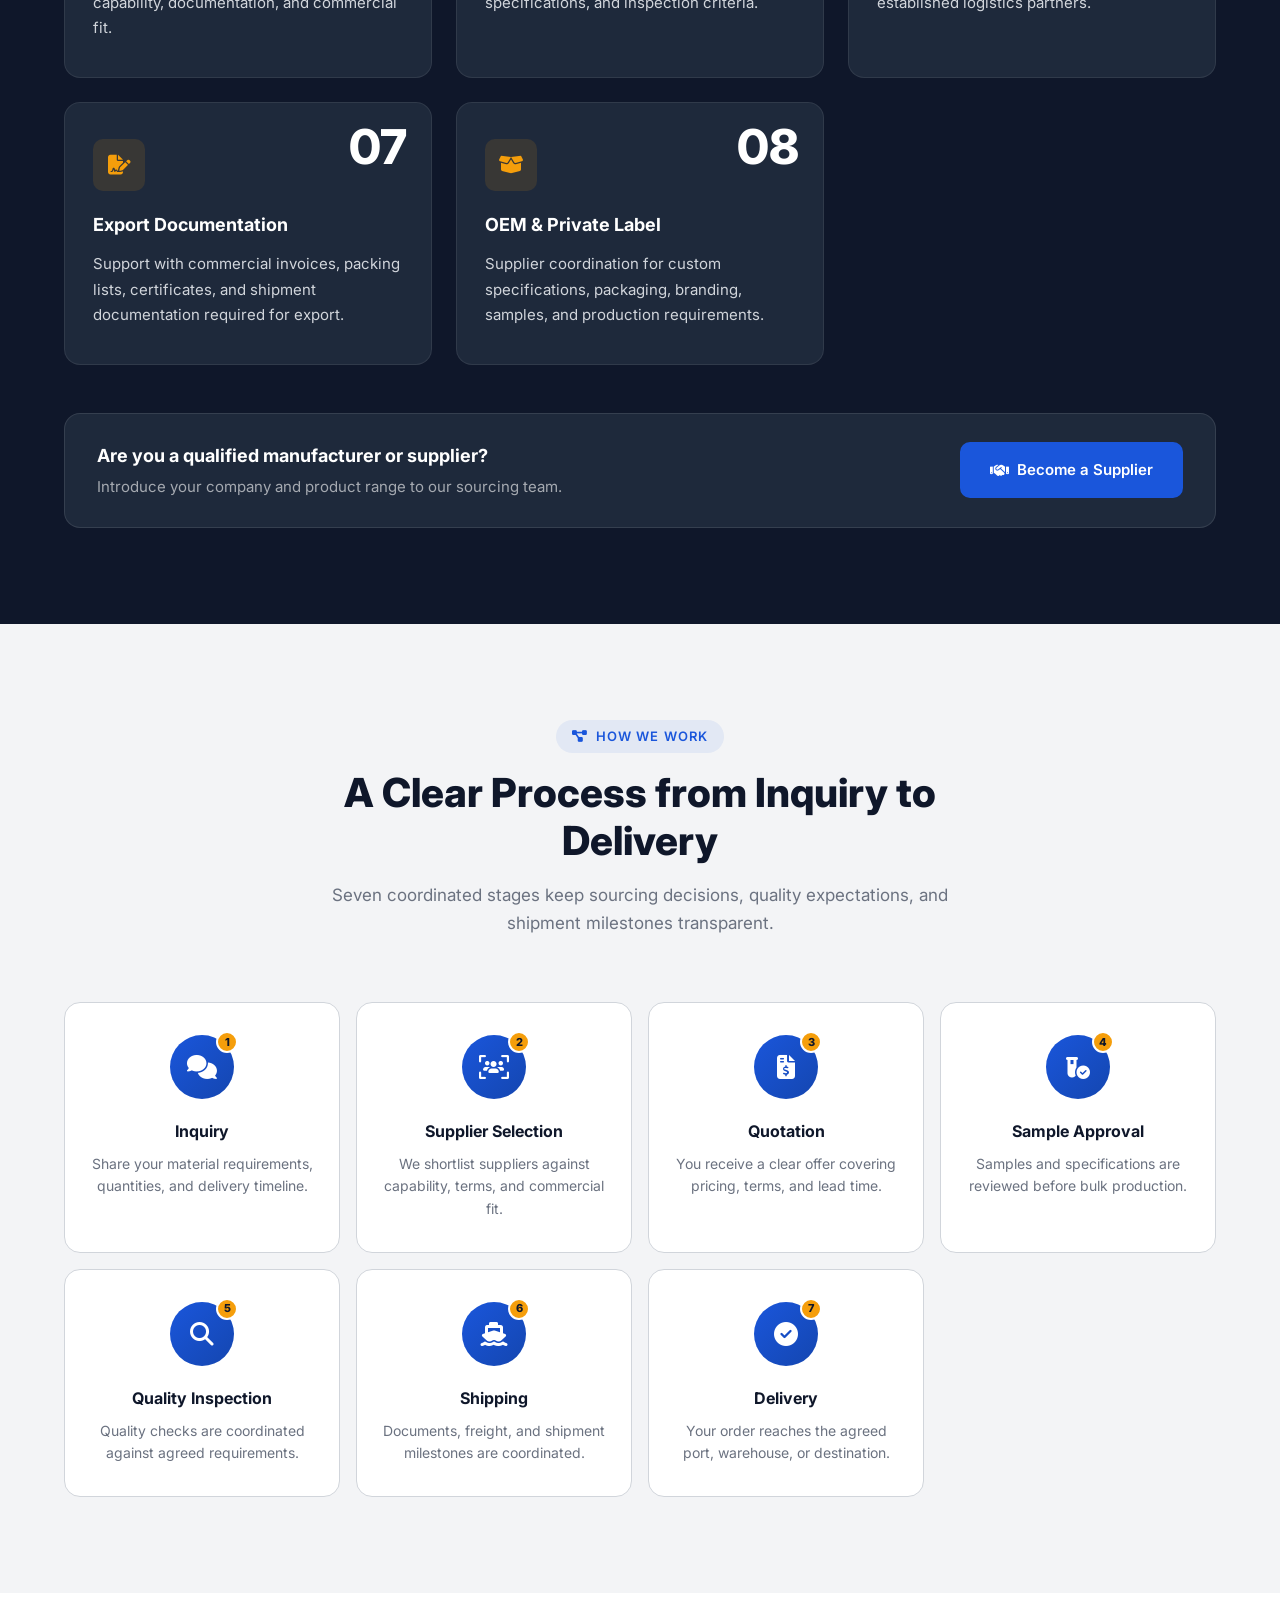
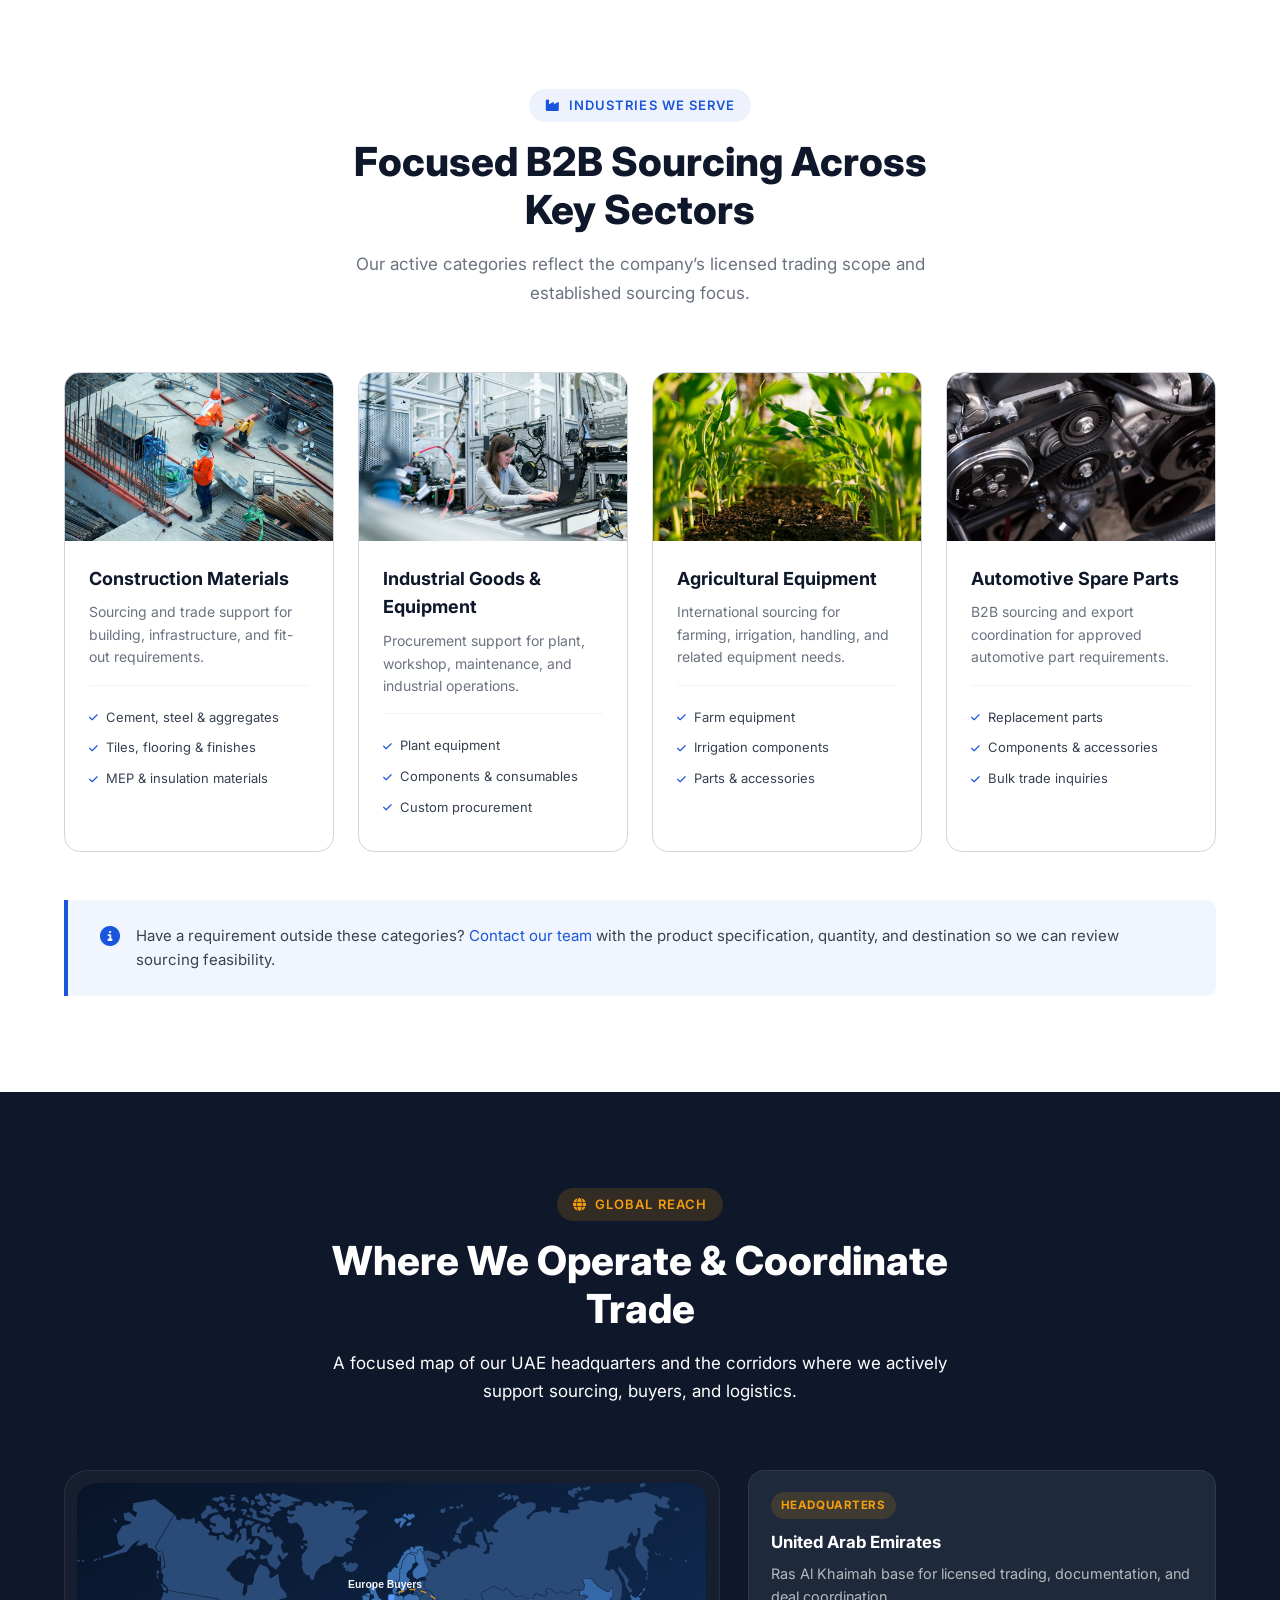
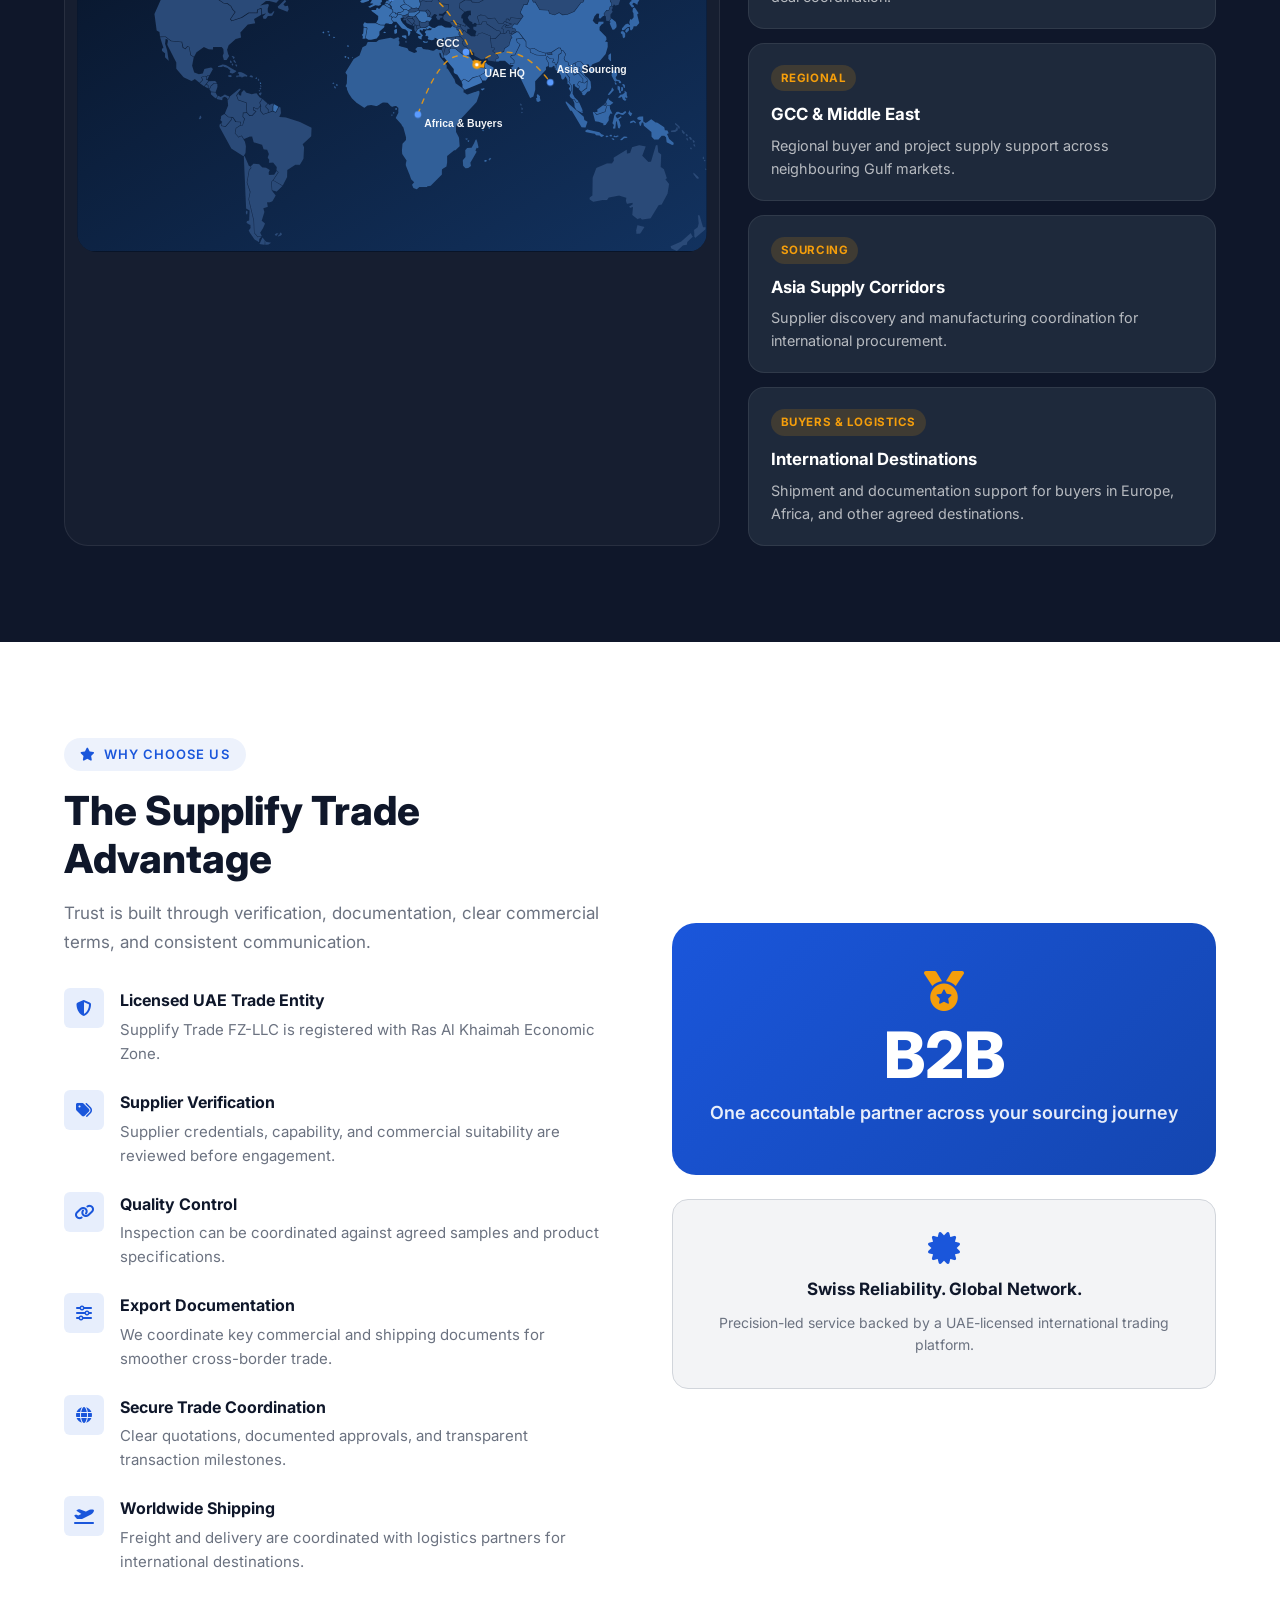
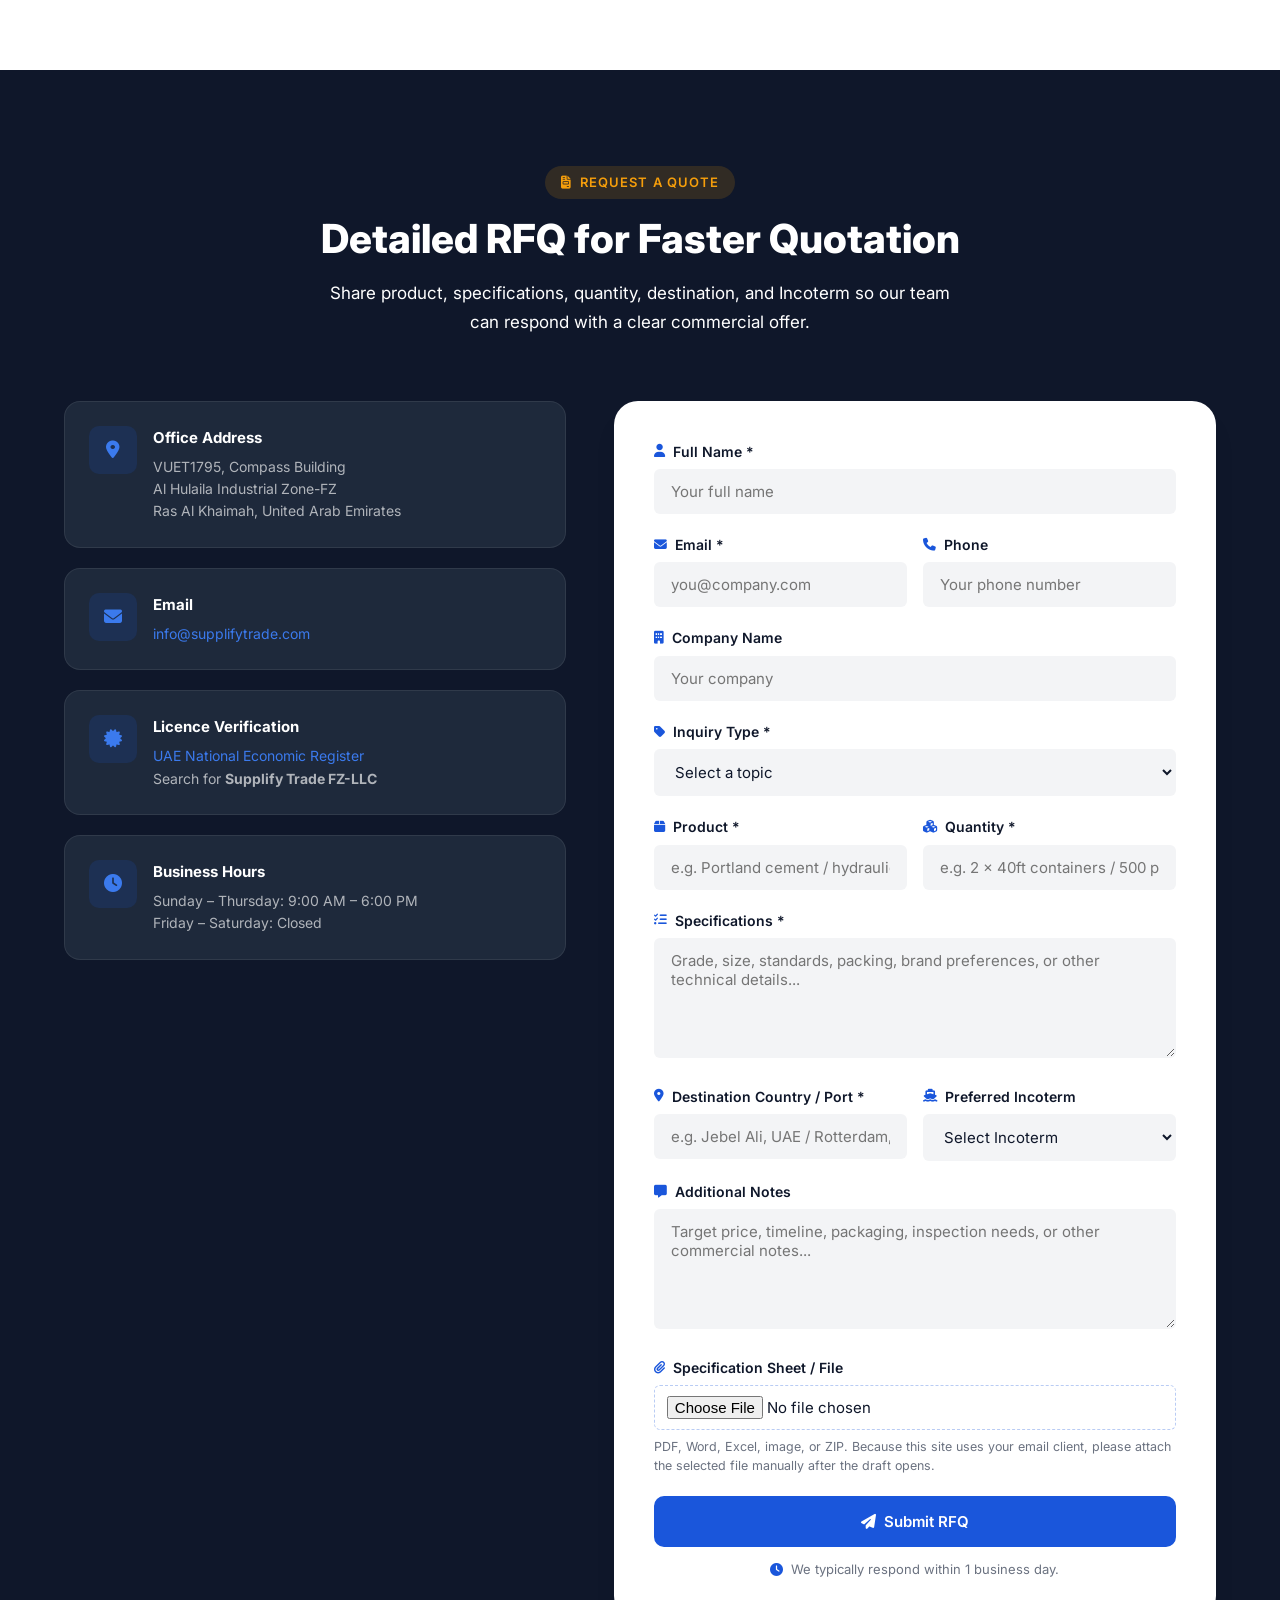
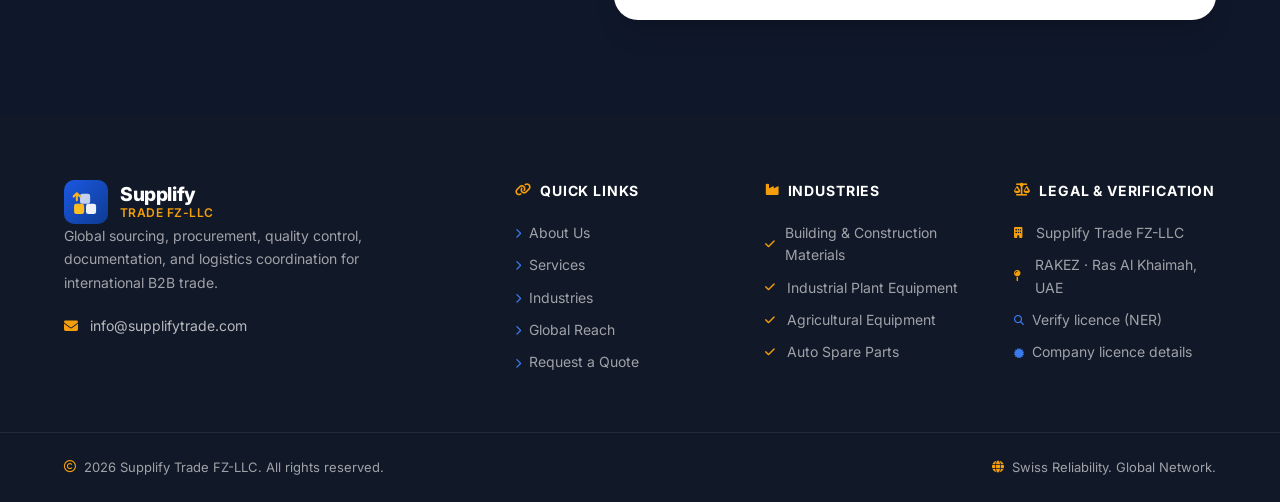
==== commit c7fe41dd: "Replace abstract Global Reach graphic with animated world map. Co-authored-by: Cursor <cursoragent@c" ====
--- a/cpanel-deploy/index.html
+++ b/cpanel-deploy/index.html
@@ -471,56 +471,13 @@
         </div>
 
         <div class="global-reach__layout">
-          <div class="global-reach__map-wrap" aria-hidden="false">
-            <svg class="global-reach__map" viewBox="0 0 1000 480" role="img" aria-label="World map highlighting UAE headquarters, GCC, Asia sourcing, and international buyer corridors">
-              <defs>
-                <linearGradient id="mapOcean" x1="0" y1="0" x2="1" y2="1">
-                  <stop offset="0%" stop-color="#0b1c3d"/>
-                  <stop offset="100%" stop-color="#12305f"/>
-                </linearGradient>
-              </defs>
-              <rect width="1000" height="480" fill="url(#mapOcean)" rx="24"/>
-              <g fill="#1e3a5f" opacity="0.9">
-                <path d="M120 110c40-28 92-42 140-38 36 3 68 20 92 44 18 18 28 42 26 68-4 36-28 62-56 78-34 20-74 22-110 12-42-12-74-42-86-82-8-26-4-56 0-82z"/>
-                <path d="M300 90c48-18 104-20 152-4 38 12 70 40 84 76 12 32 6 68-12 96-22 34-58 54-96 58-46 4-92-14-120-48-24-28-34-68-28-104 4-26 18-54 20-74z"/>
-                <path d="M470 140c44-10 92-8 132 12 34 18 58 50 62 88 4 34-10 68-34 92-28 28-68 40-106 36-42-4-80-28-98-64-18-36-14-80 6-112 12-20 24-42 38-52z"/>
-                <path d="M620 120c52-24 118-28 172-8 42 16 78 48 90 92 10 36 0 76-24 104-28 34-72 50-116 48-48-2-94-24-120-62-22-32-24-76-8-112 10-22 28-46 6-62z"/>
-                <path d="M180 300c36-14 80-12 114 8 28 16 46 44 48 76 2 30-12 58-36 74-28 18-64 20-94 8-34-14-58-44-62-78-4-30 6-62 30-88z"/>
-                <path d="M360 320c42-16 92-10 128 16 28 20 42 54 36 86-6 34-34 60-66 70-36 12-78 4-106-20-26-22-36-58-28-90 6-26 18-48 36-62z"/>
-                <path d="M700 300c40-20 92-18 130 4 30 18 48 50 44 84-4 32-28 58-56 70-34 14-74 10-102-10-28-20-40-54-32-86 6-26 20-48 16-62z"/>
-              </g>
-              <g class="map-routes" stroke="#f59e0b" stroke-width="1.5" fill="none" opacity="0.55" stroke-dasharray="6 6">
-                <path d="M575 245 C640 210, 720 200, 780 220"/>
-                <path d="M575 245 C520 270, 450 300, 400 330"/>
-                <path d="M575 245 C610 180, 680 140, 730 120"/>
-              </g>
-              <g class="map-markers">
-                <g transform="translate(575 245)">
-                  <circle r="18" fill="rgba(245,158,11,0.18)"/>
-                  <circle r="8" fill="#f59e0b"/>
-                  <circle r="3.5" fill="#fff"/>
-                </g>
-                <g transform="translate(545 230)">
-                  <circle r="6" fill="#3b7aed"/>
-                </g>
-                <g transform="translate(780 220)">
-                  <circle r="7" fill="#3b7aed"/>
-                </g>
-                <g transform="translate(400 330)">
-                  <circle r="7" fill="#3b7aed"/>
-                </g>
-                <g transform="translate(730 120)">
-                  <circle r="7" fill="#3b7aed"/>
-                </g>
-              </g>
-              <g fill="#ffffff" font-family="Inter, sans-serif" font-size="14" font-weight="600">
-                <text x="590" y="272">UAE HQ</text>
-                <text x="500" y="218">GCC</text>
-                <text x="790" y="210">Asia Sourcing</text>
-                <text x="360" y="355">Africa &amp; Buyers</text>
-                <text x="710" y="108">Europe Buyers</text>
-              </g>
-            </svg>
+          <div class="global-reach__map-wrap">
+            <object
+              class="global-reach__map"
+              type="image/svg+xml"
+              data="assets/world-reach-map.svg"
+              aria-label="Animated world map highlighting UAE headquarters and trade corridors across GCC, Asia, Europe and Africa"
+            ></object>
           </div>
 
           <div class="global-reach__list">
--- a/cpanel-deploy/css/style.css
+++ b/cpanel-deploy/css/style.css
@@ -1201,14 +1201,19 @@
   background: rgba(255, 255, 255, 0.03);
   border: 1px solid rgba(255, 255, 255, 0.08);
   border-radius: var(--radius-xl);
-  padding: 16px;
+  padding: 12px;
   overflow: hidden;
+  min-height: 320px;
 }
 
 .global-reach__map {
   width: 100%;
   height: auto;
+  min-height: 300px;
   display: block;
+  border: 0;
+  border-radius: calc(var(--radius-xl) - 4px);
+  background: #081428;
 }
 
 .global-reach__list {
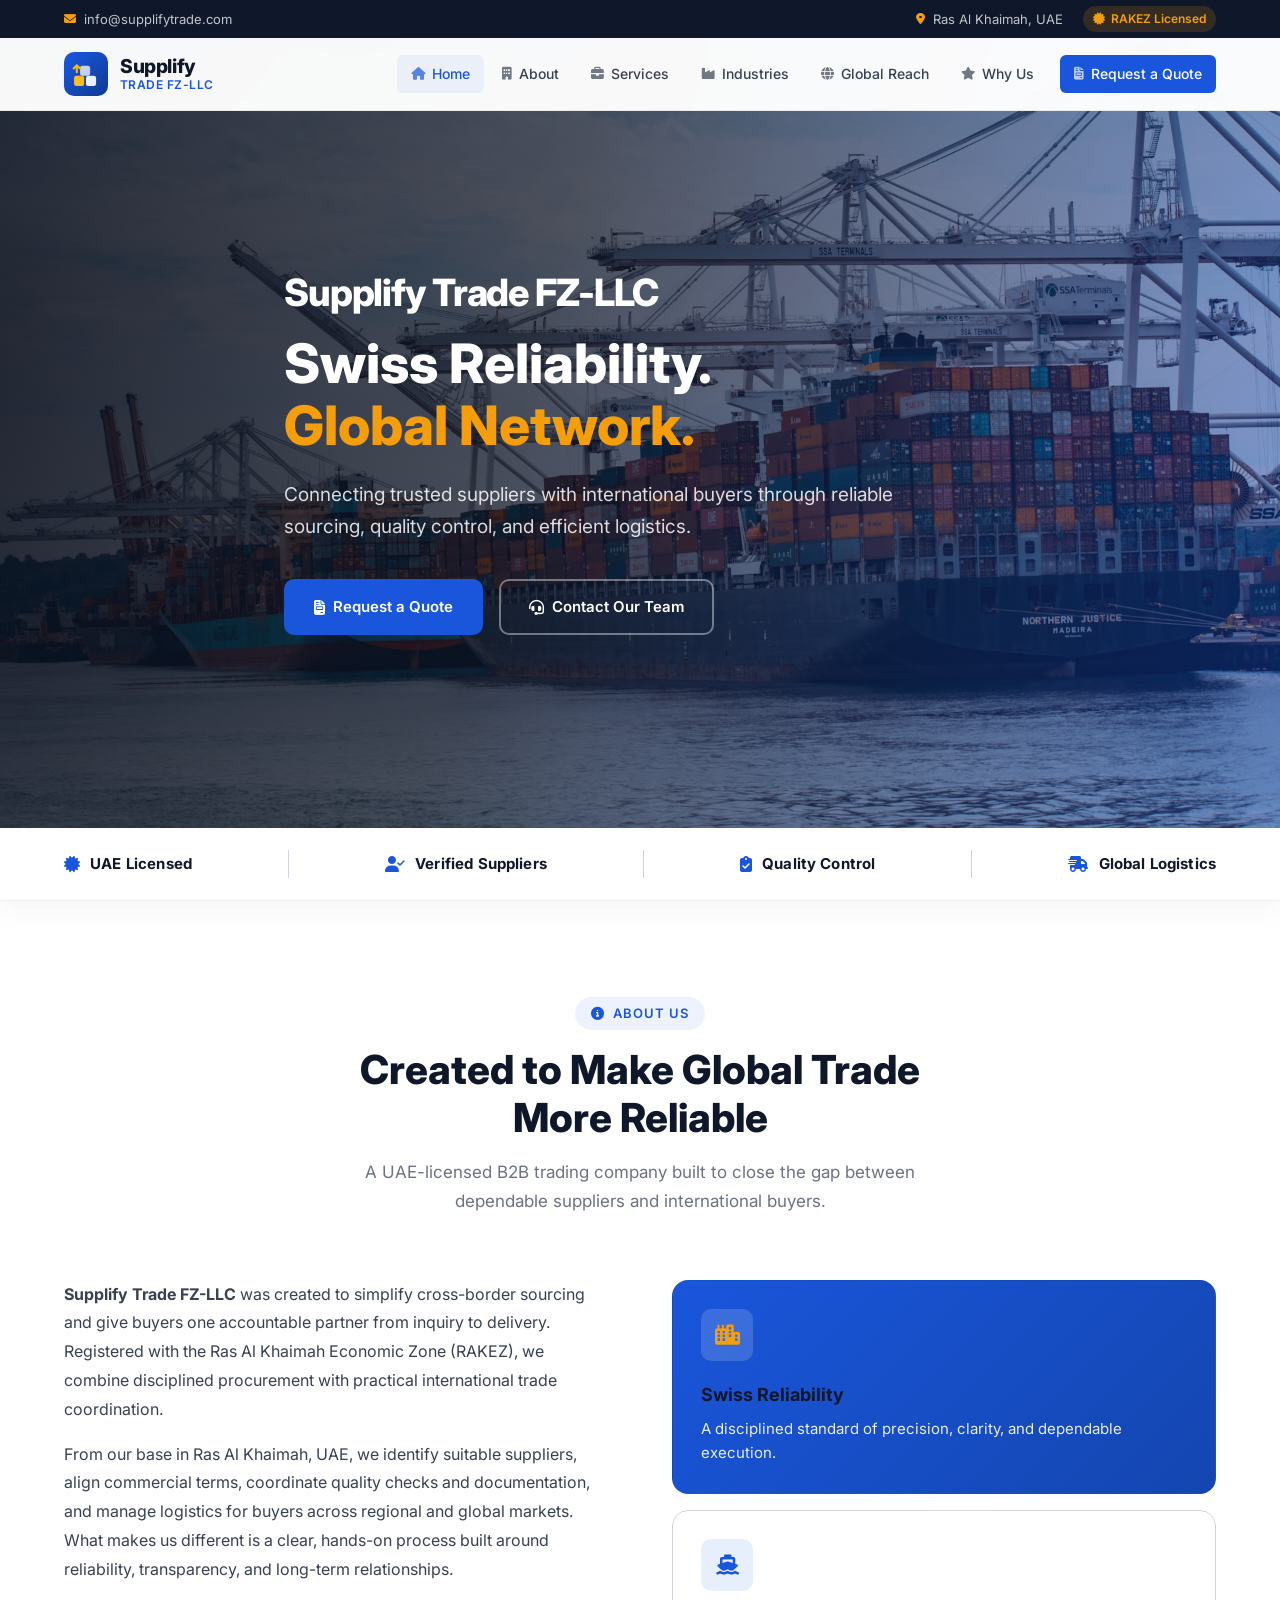
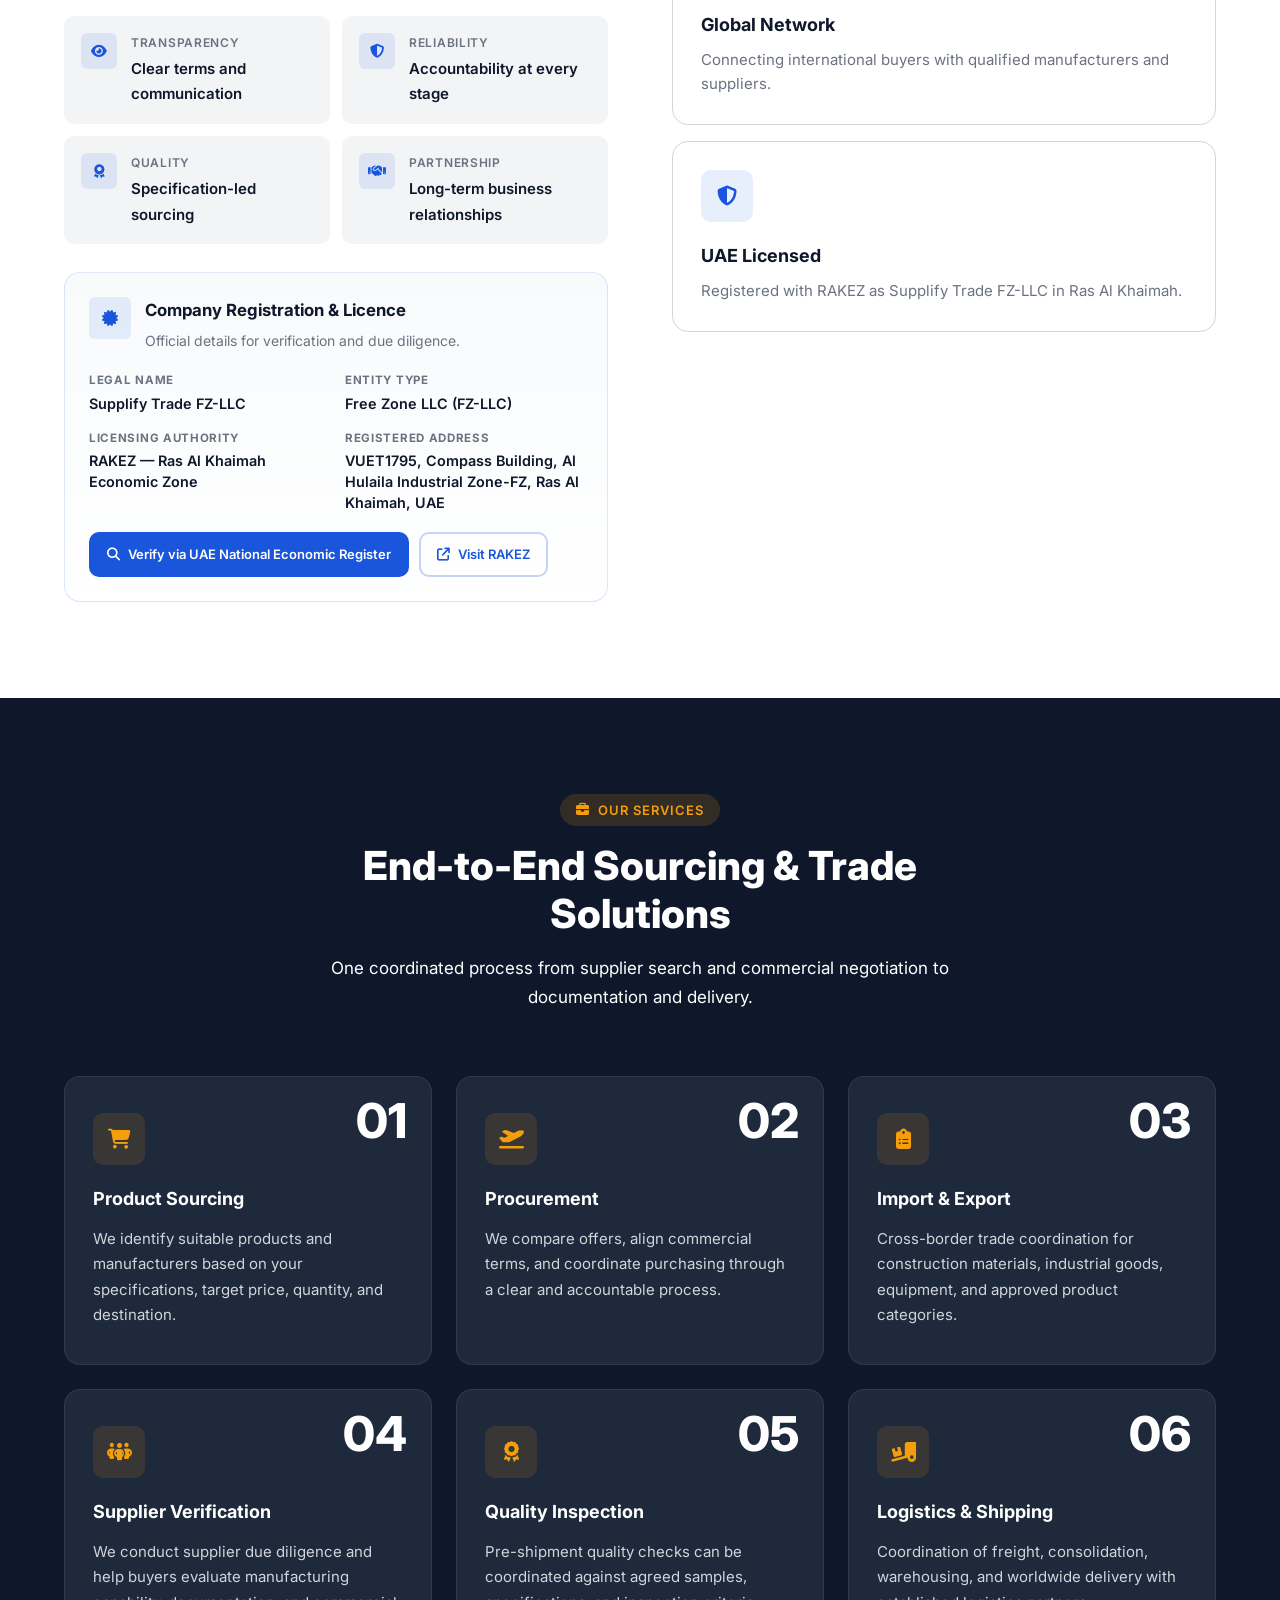
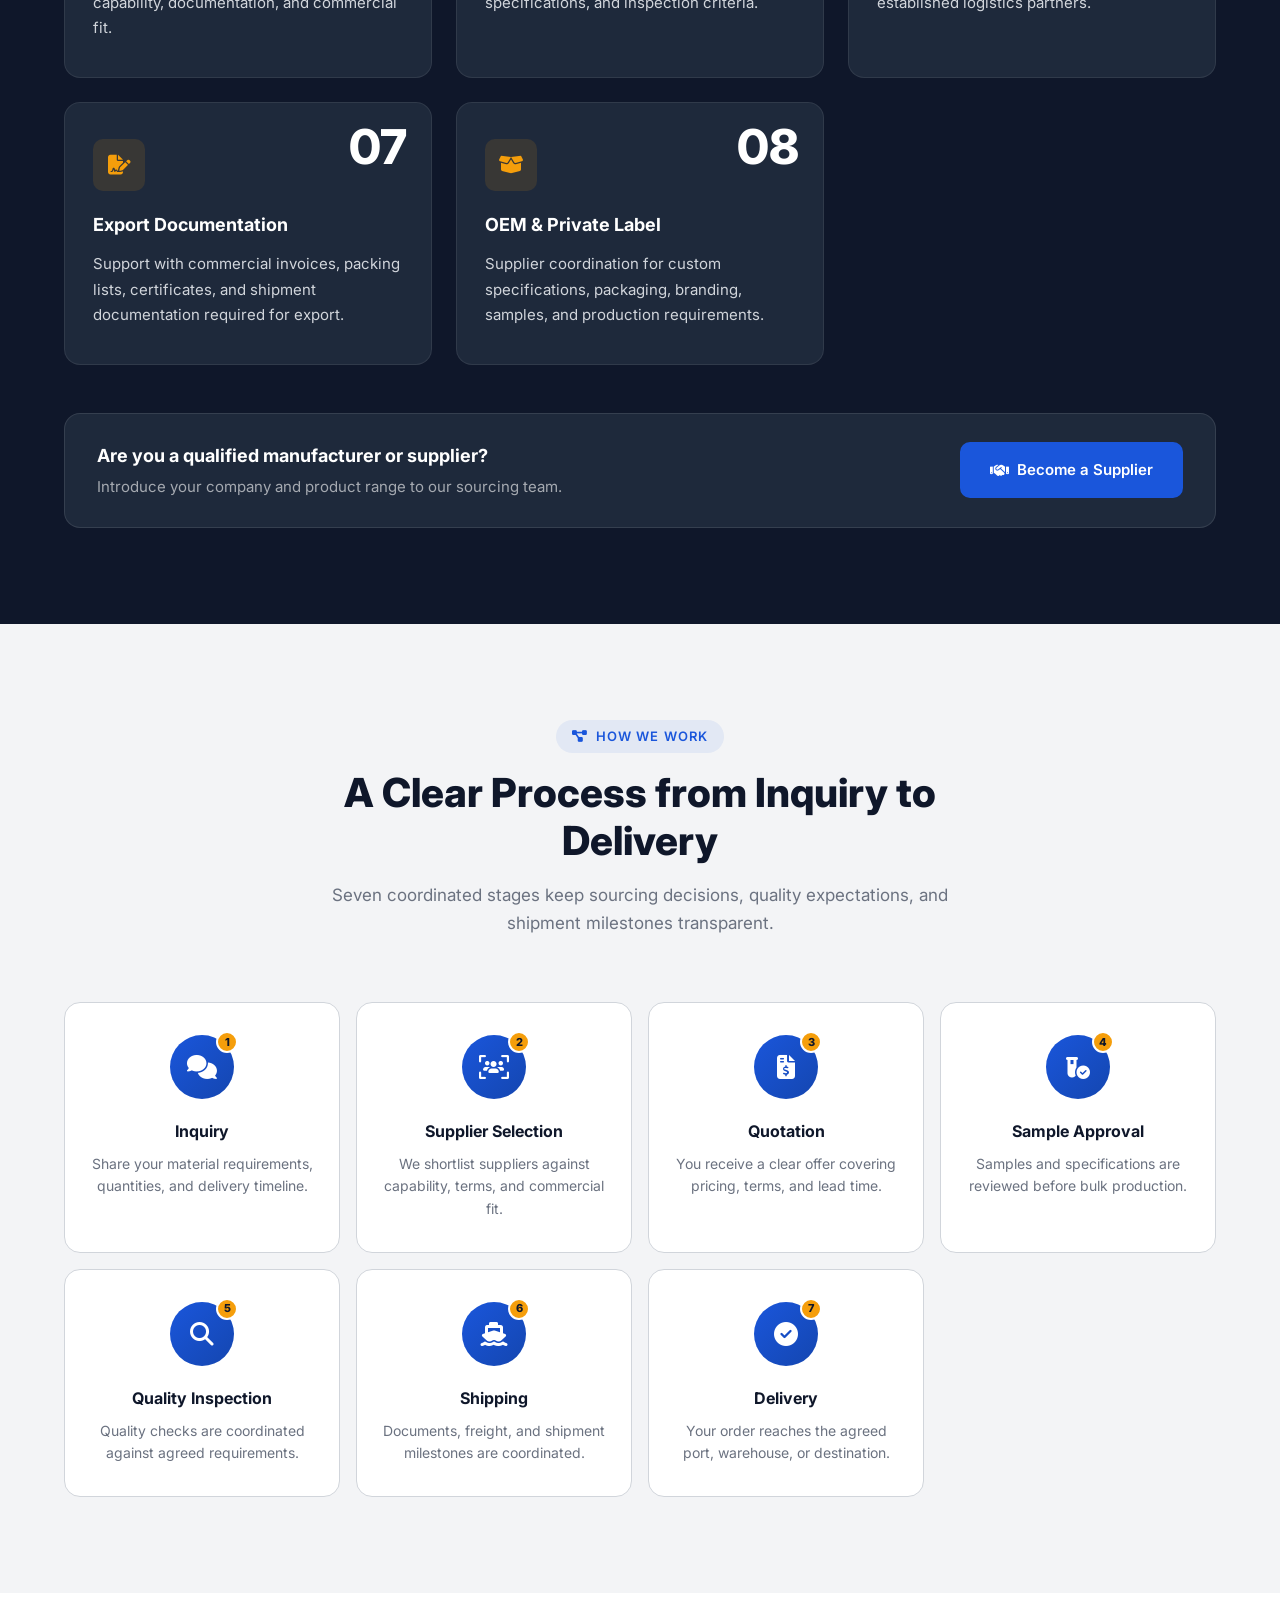
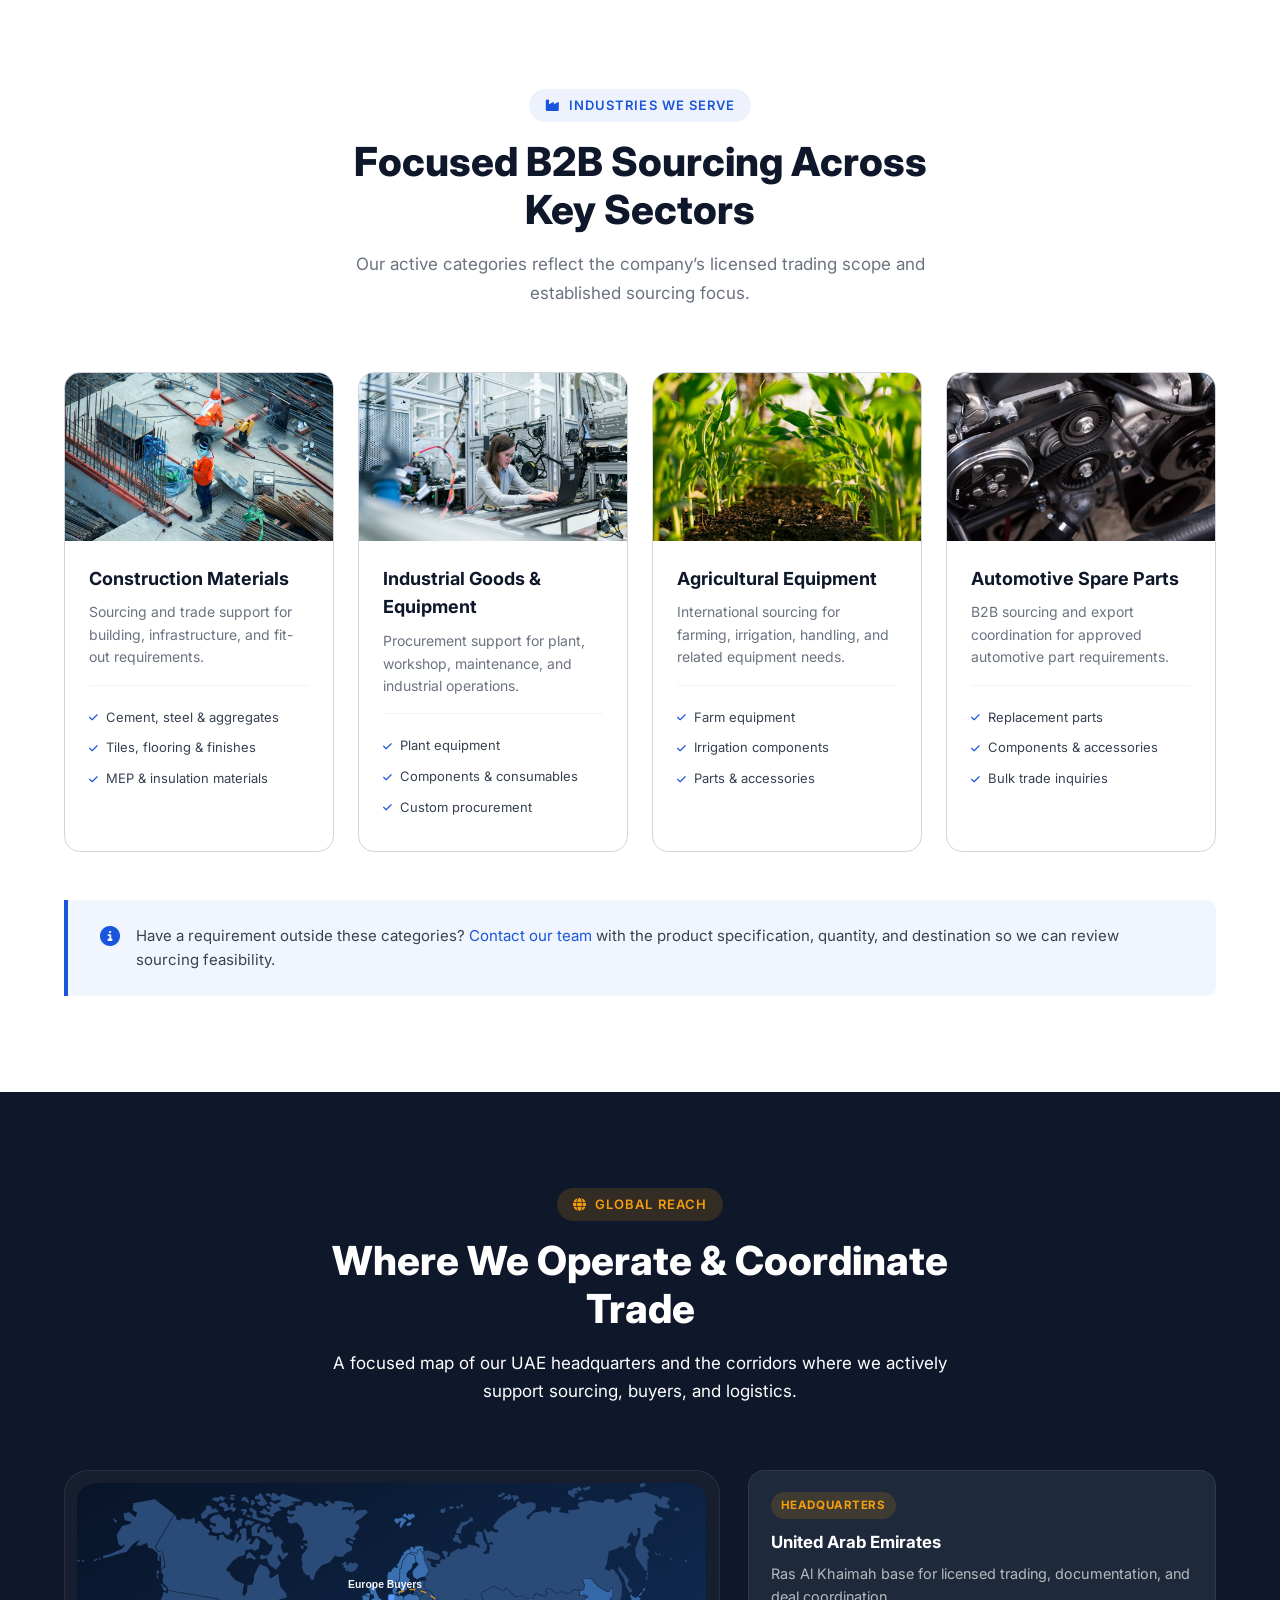
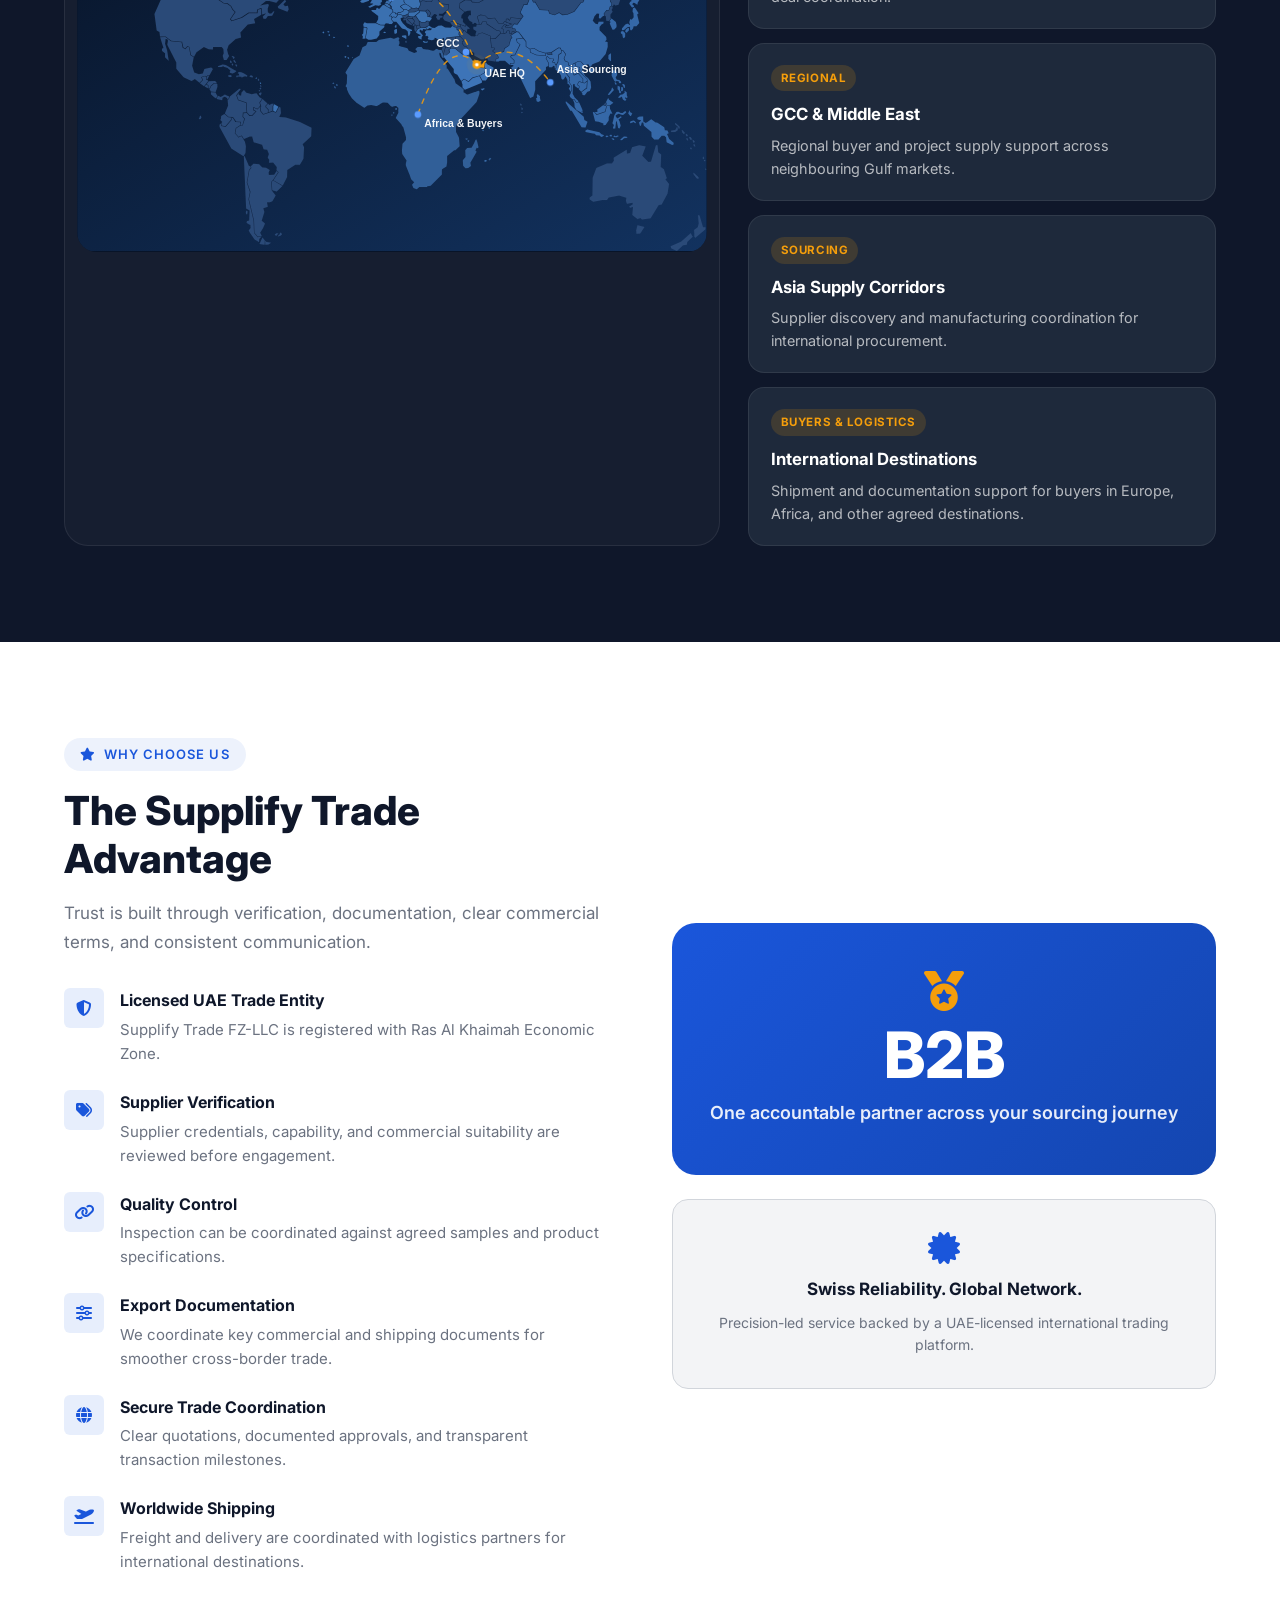
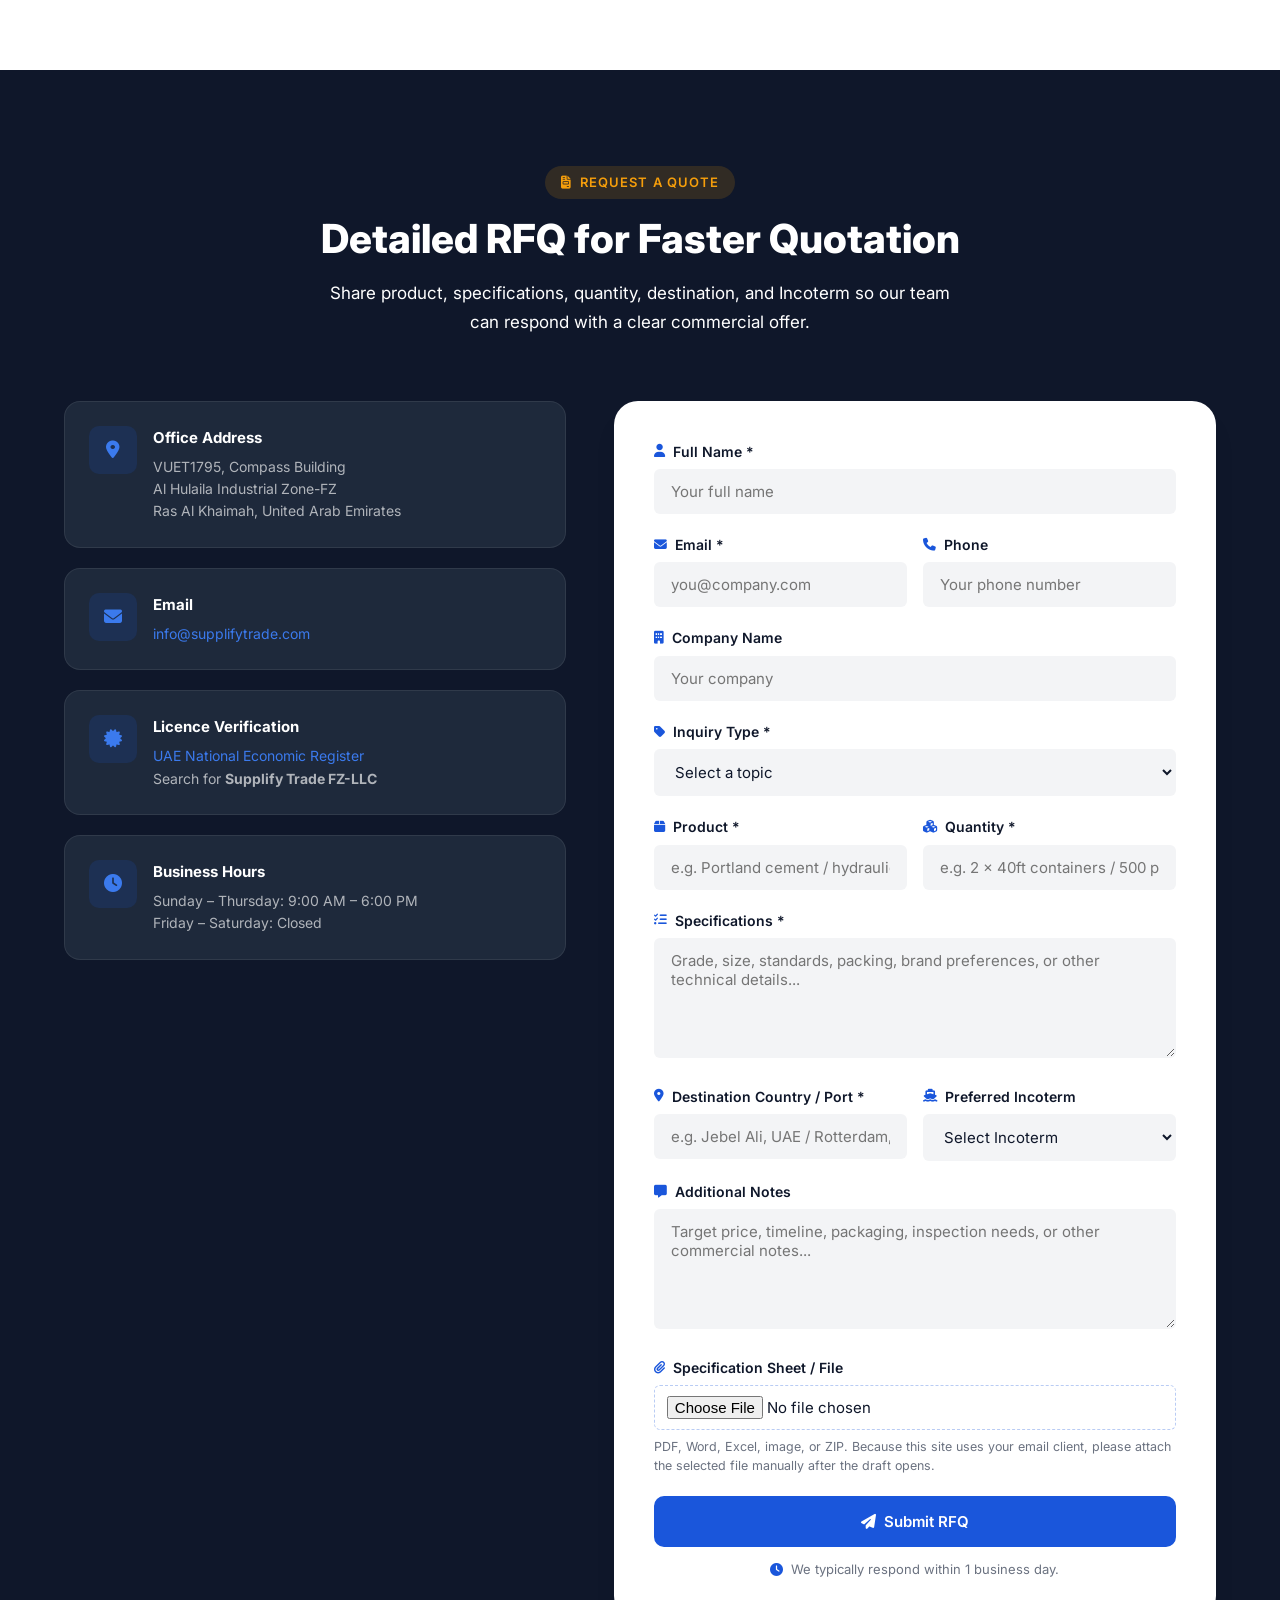
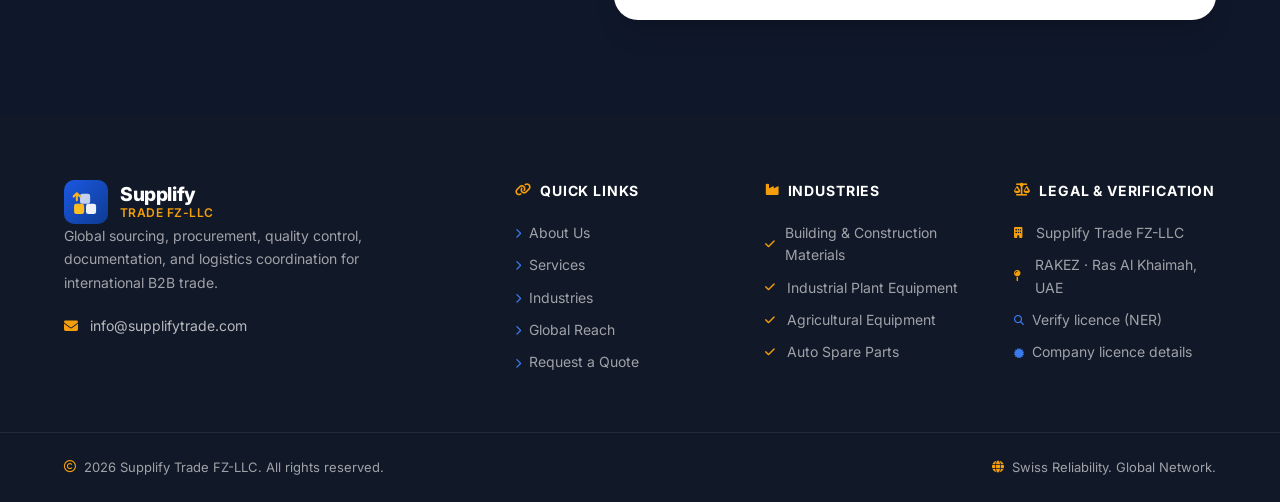
==== commit d6316e32: "Add social OG image and stronger SEO metadata. Co-authored-by: Cursor <cursoragent@cursor.com>" ====
--- a/cpanel-deploy/index.html
+++ b/cpanel-deploy/index.html
@@ -3,16 +3,102 @@
 <head>
   <meta charset="UTF-8">
   <meta name="viewport" content="width=device-width, initial-scale=1.0">
-  <meta name="description" content="Supplify Trade FZ-LLC provides global sourcing, procurement, supplier verification, quality control, export documentation, and international logistics from the UAE.">
-  <meta name="keywords" content="global sourcing, procurement, international trade, supplier verification, quality control, export documentation, logistics, UAE, RAKEZ">
   <title>Supplify Trade FZ-LLC | Global Sourcing & International Trade</title>
+  <meta name="description" content="Supplify Trade FZ-LLC is a RAKEZ-licensed UAE company for global sourcing, procurement, supplier verification, quality control, export documentation, and international logistics.">
+  <meta name="keywords" content="global sourcing, procurement, international trade, supplier verification, quality control, export documentation, logistics, UAE, RAKEZ, Supplify Trade">
+  <meta name="author" content="Supplify Trade FZ-LLC">
+  <meta name="robots" content="index, follow, max-image-preview:large, max-snippet:-1, max-video-preview:-1">
+  <meta name="theme-color" content="#1a56db">
+  <meta name="geo.region" content="AE-RK">
+  <meta name="geo.placename" content="Ras Al Khaimah">
   <link rel="canonical" href="https://supplifytrade.com/">
   <link rel="icon" href="assets/logo-icon.svg" type="image/svg+xml">
+  <link rel="apple-touch-icon" href="assets/og-image.jpg">
+
+  <!-- Open Graph / WhatsApp / Telegram / LinkedIn -->
+  <meta property="og:type" content="website">
+  <meta property="og:site_name" content="Supplify Trade FZ-LLC">
+  <meta property="og:locale" content="en_US">
+  <meta property="og:url" content="https://supplifytrade.com/">
+  <meta property="og:title" content="Supplify Trade FZ-LLC | Swiss Reliability. Global Network.">
+  <meta property="og:description" content="Global sourcing, procurement, supplier verification, quality control, and international logistics from a RAKEZ-licensed UAE trading company.">
+  <meta property="og:image" content="https://supplifytrade.com/assets/og-image.jpg">
+  <meta property="og:image:secure_url" content="https://supplifytrade.com/assets/og-image.jpg">
+  <meta property="og:image:type" content="image/jpeg">
+  <meta property="og:image:width" content="1200">
+  <meta property="og:image:height" content="630">
+  <meta property="og:image:alt" content="Supplify Trade FZ-LLC — Swiss Reliability. Global Network.">
+
+  <!-- Twitter / X -->
+  <meta name="twitter:card" content="summary_large_image">
+  <meta name="twitter:title" content="Supplify Trade FZ-LLC | Swiss Reliability. Global Network.">
+  <meta name="twitter:description" content="Global sourcing, procurement, supplier verification, quality control, and international logistics from the UAE.">
+  <meta name="twitter:image" content="https://supplifytrade.com/assets/og-image.jpg">
+  <meta name="twitter:image:alt" content="Supplify Trade FZ-LLC — Swiss Reliability. Global Network.">
+
   <link rel="preconnect" href="https://fonts.googleapis.com">
   <link rel="preconnect" href="https://fonts.gstatic.com" crossorigin>
   <link href="https://fonts.googleapis.com/css2?family=Inter:wght@400;500;600;700;800&display=swap" rel="stylesheet">
   <link rel="stylesheet" href="https://cdnjs.cloudflare.com/ajax/libs/font-awesome/6.5.2/css/all.min.css">
   <link rel="stylesheet" href="css/style.css">
+
+  <script type="application/ld+json">
+  {
+    "@context": "https://schema.org",
+    "@graph": [
+      {
+        "@type": "Organization",
+        "@id": "https://supplifytrade.com/#organization",
+        "name": "Supplify Trade FZ-LLC",
+        "url": "https://supplifytrade.com/",
+        "logo": "https://supplifytrade.com/assets/logo-icon.svg",
+        "image": "https://supplifytrade.com/assets/og-image.jpg",
+        "email": "info@supplifytrade.com",
+        "description": "RAKEZ-licensed B2B trading company specializing in global sourcing, procurement, supplier verification, quality control, export documentation, and international logistics.",
+        "address": {
+          "@type": "PostalAddress",
+          "streetAddress": "VUET1795, Compass Building, Al Hulaila Industrial Zone-FZ",
+          "addressLocality": "Ras Al Khaimah",
+          "addressCountry": "AE"
+        },
+        "areaServed": ["AE", "Middle East", "Asia", "Europe", "Africa"],
+        "sameAs": [
+          "https://rakez.com/"
+        ]
+      },
+      {
+        "@type": "WebSite",
+        "@id": "https://supplifytrade.com/#website",
+        "url": "https://supplifytrade.com/",
+        "name": "Supplify Trade FZ-LLC",
+        "description": "Global sourcing and international trade solutions from the UAE.",
+        "publisher": {
+          "@id": "https://supplifytrade.com/#organization"
+        },
+        "inLanguage": "en"
+      },
+      {
+        "@type": "WebPage",
+        "@id": "https://supplifytrade.com/#webpage",
+        "url": "https://supplifytrade.com/",
+        "name": "Supplify Trade FZ-LLC | Global Sourcing & International Trade",
+        "isPartOf": {
+          "@id": "https://supplifytrade.com/#website"
+        },
+        "about": {
+          "@id": "https://supplifytrade.com/#organization"
+        },
+        "primaryImageOfPage": {
+          "@type": "ImageObject",
+          "url": "https://supplifytrade.com/assets/og-image.jpg",
+          "width": 1200,
+          "height": 630
+        },
+        "description": "Connect with Supplify Trade for reliable sourcing, quality control, and global logistics coordination."
+      }
+    ]
+  }
+  </script>
 </head>
 <body>
 
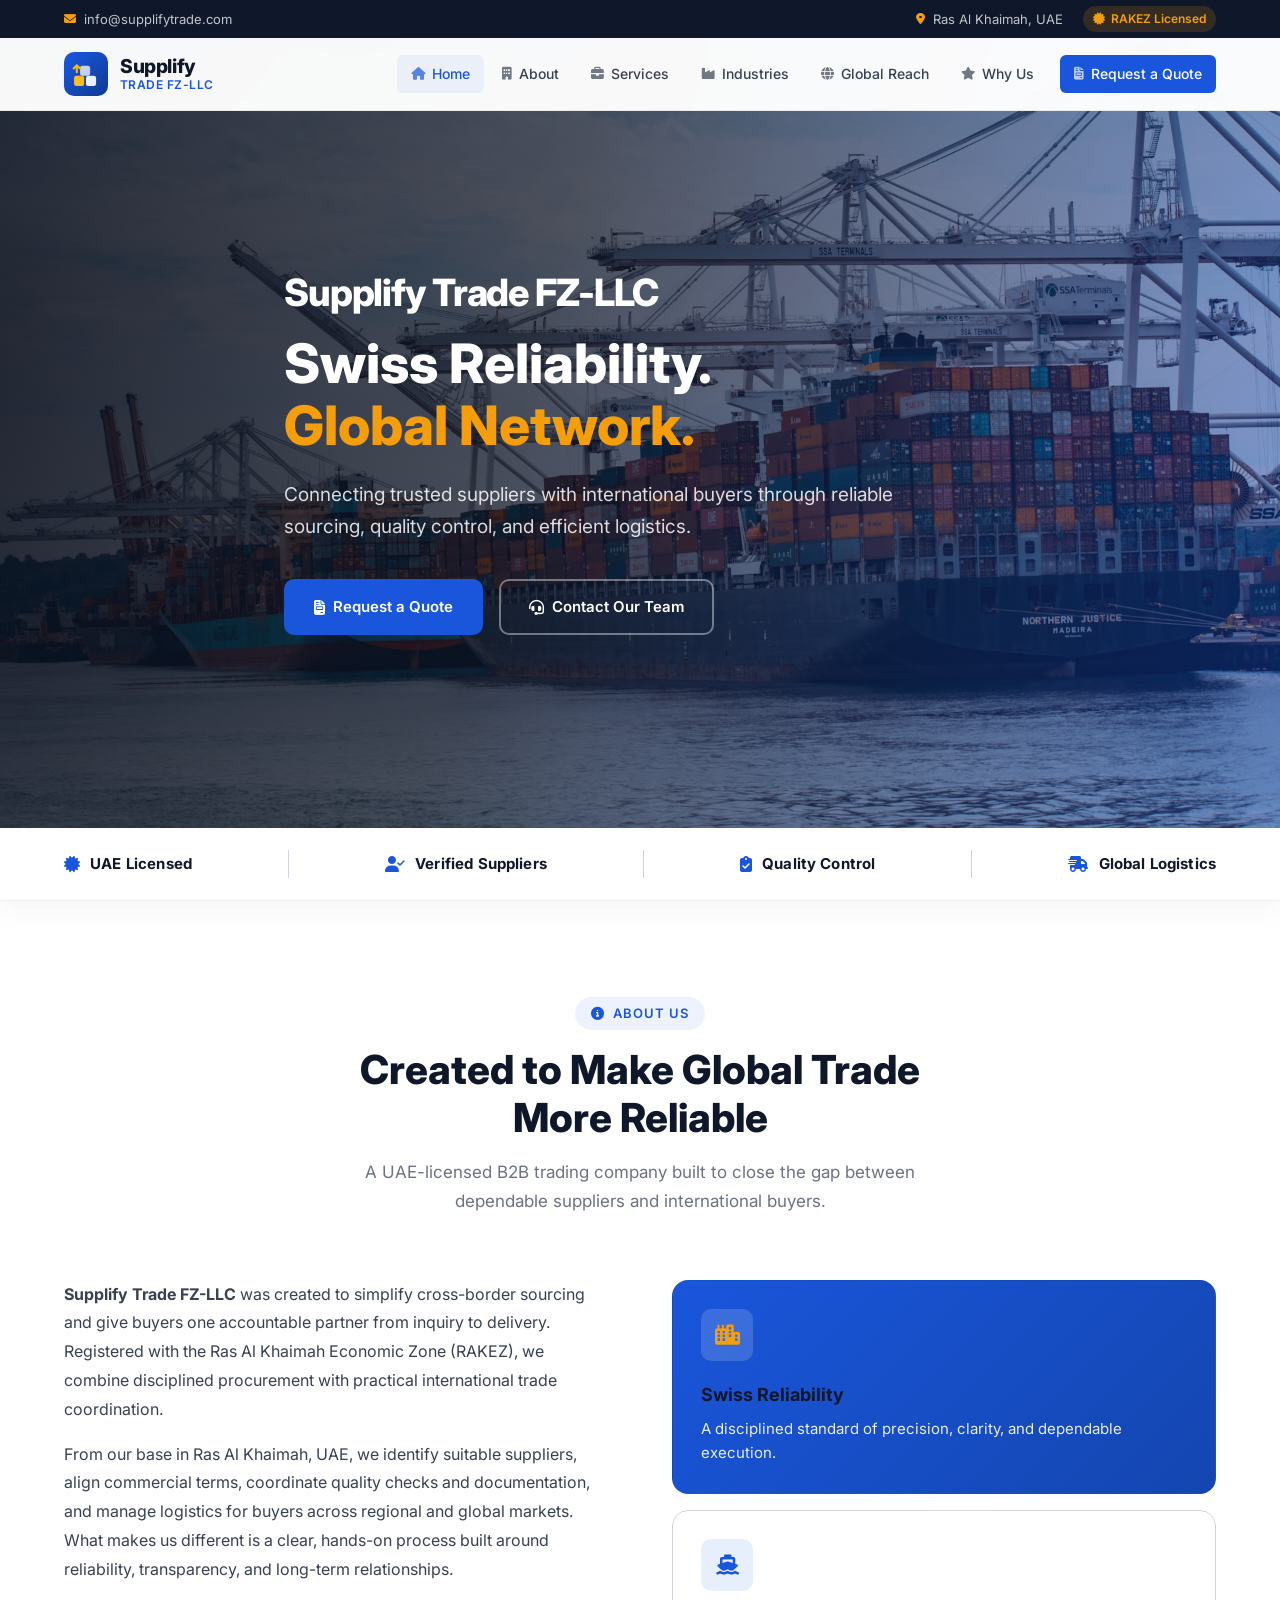
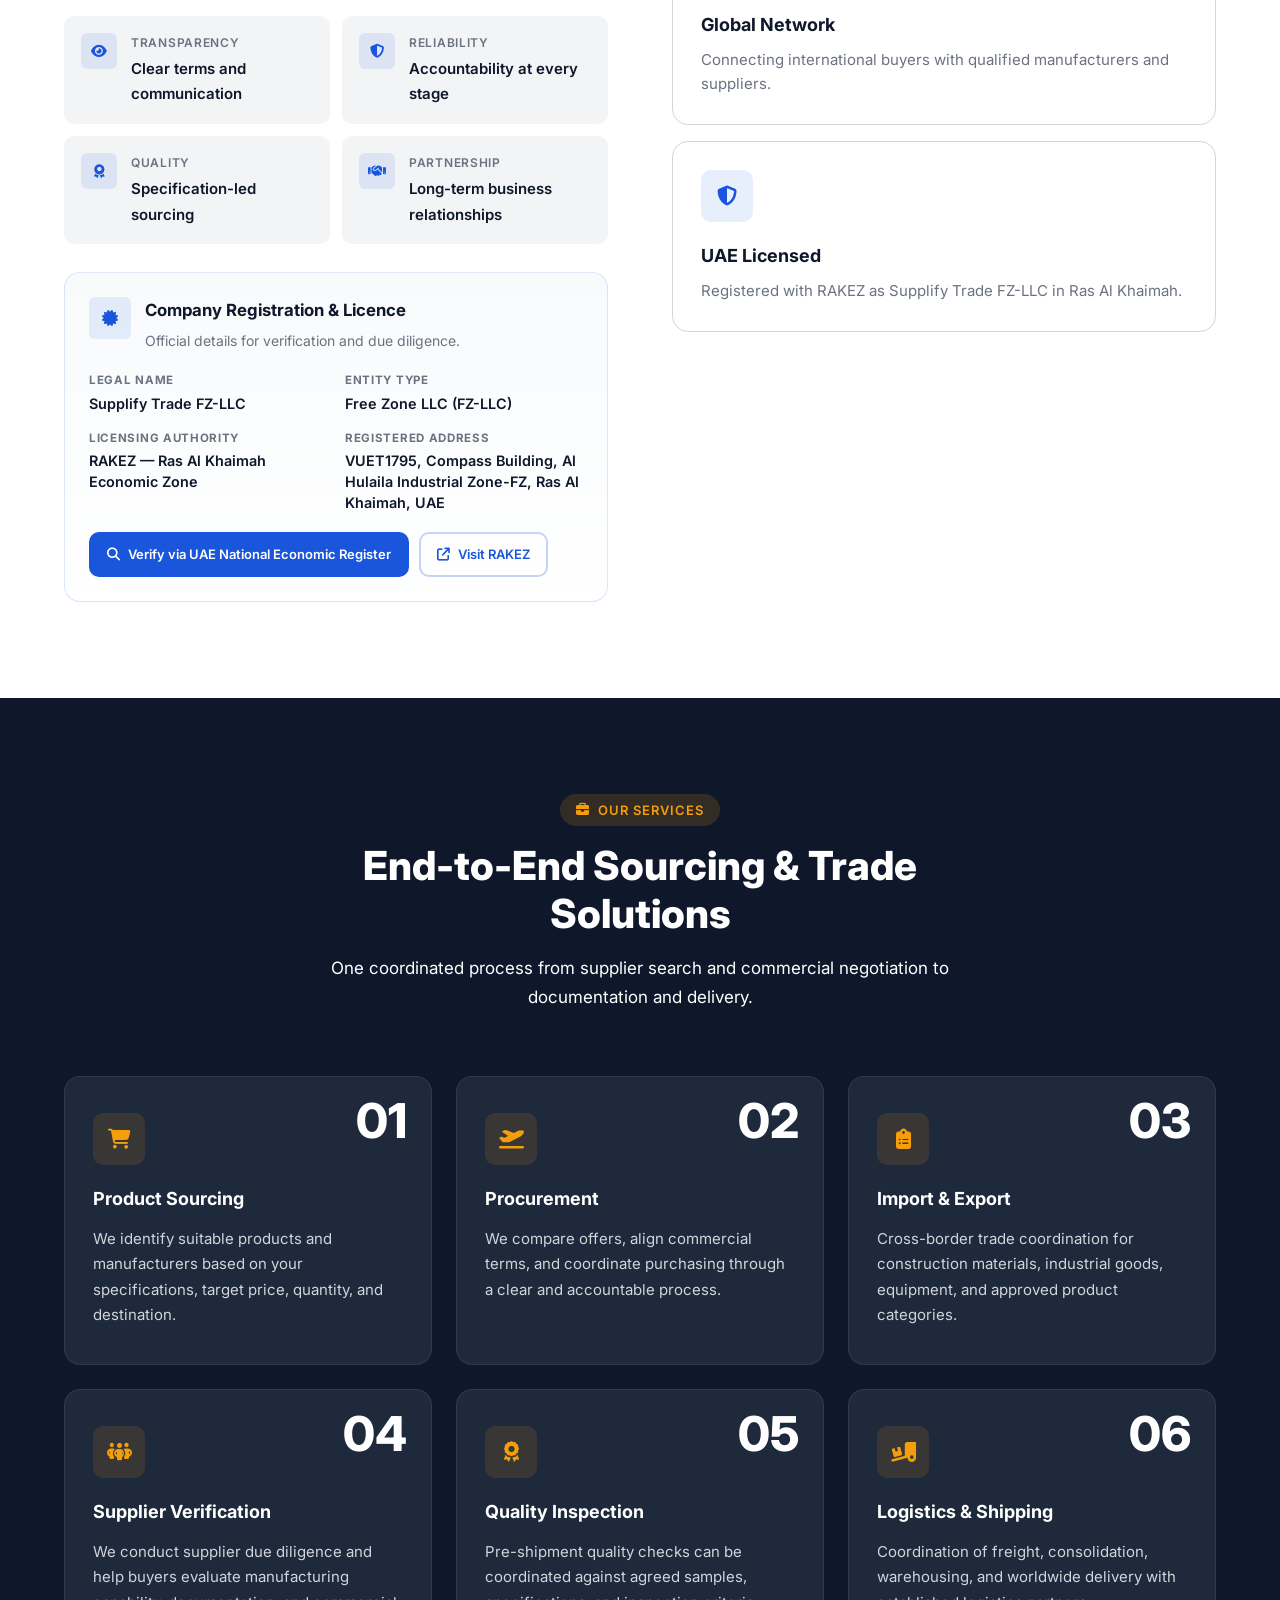
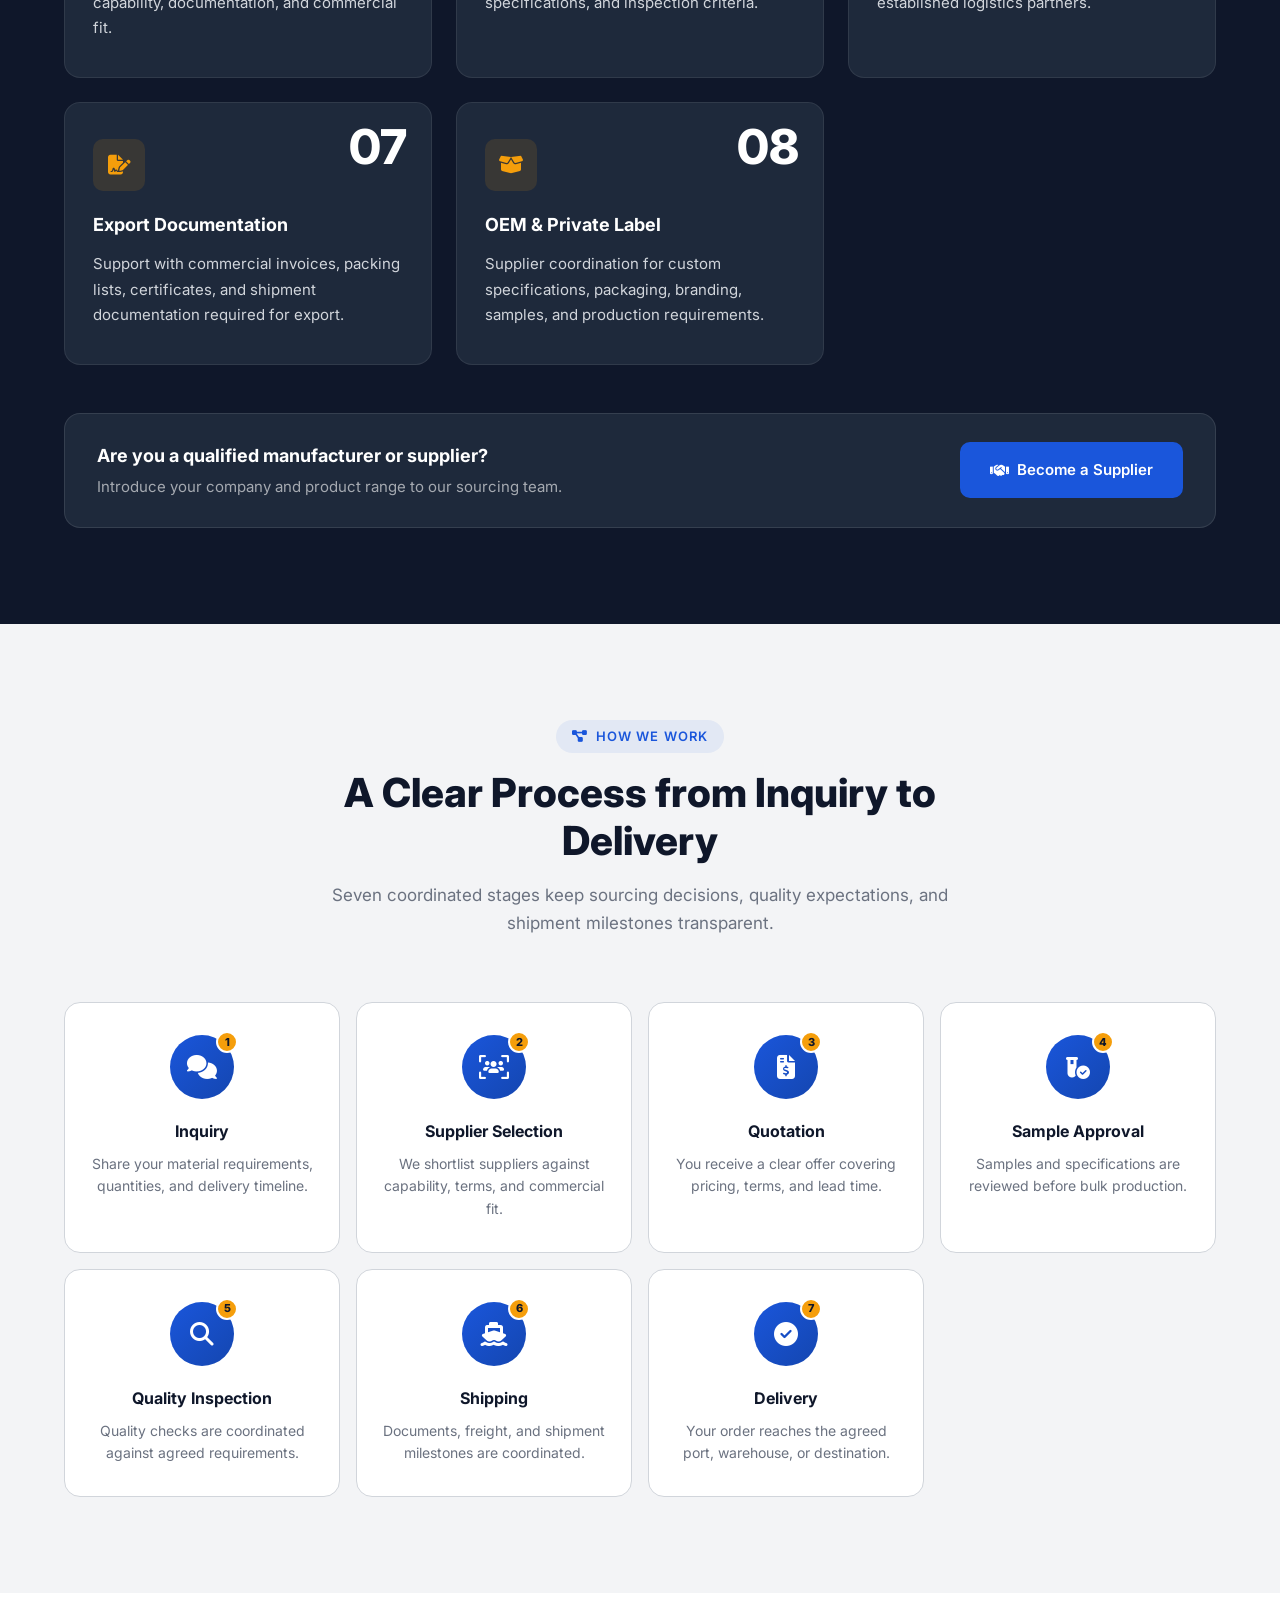
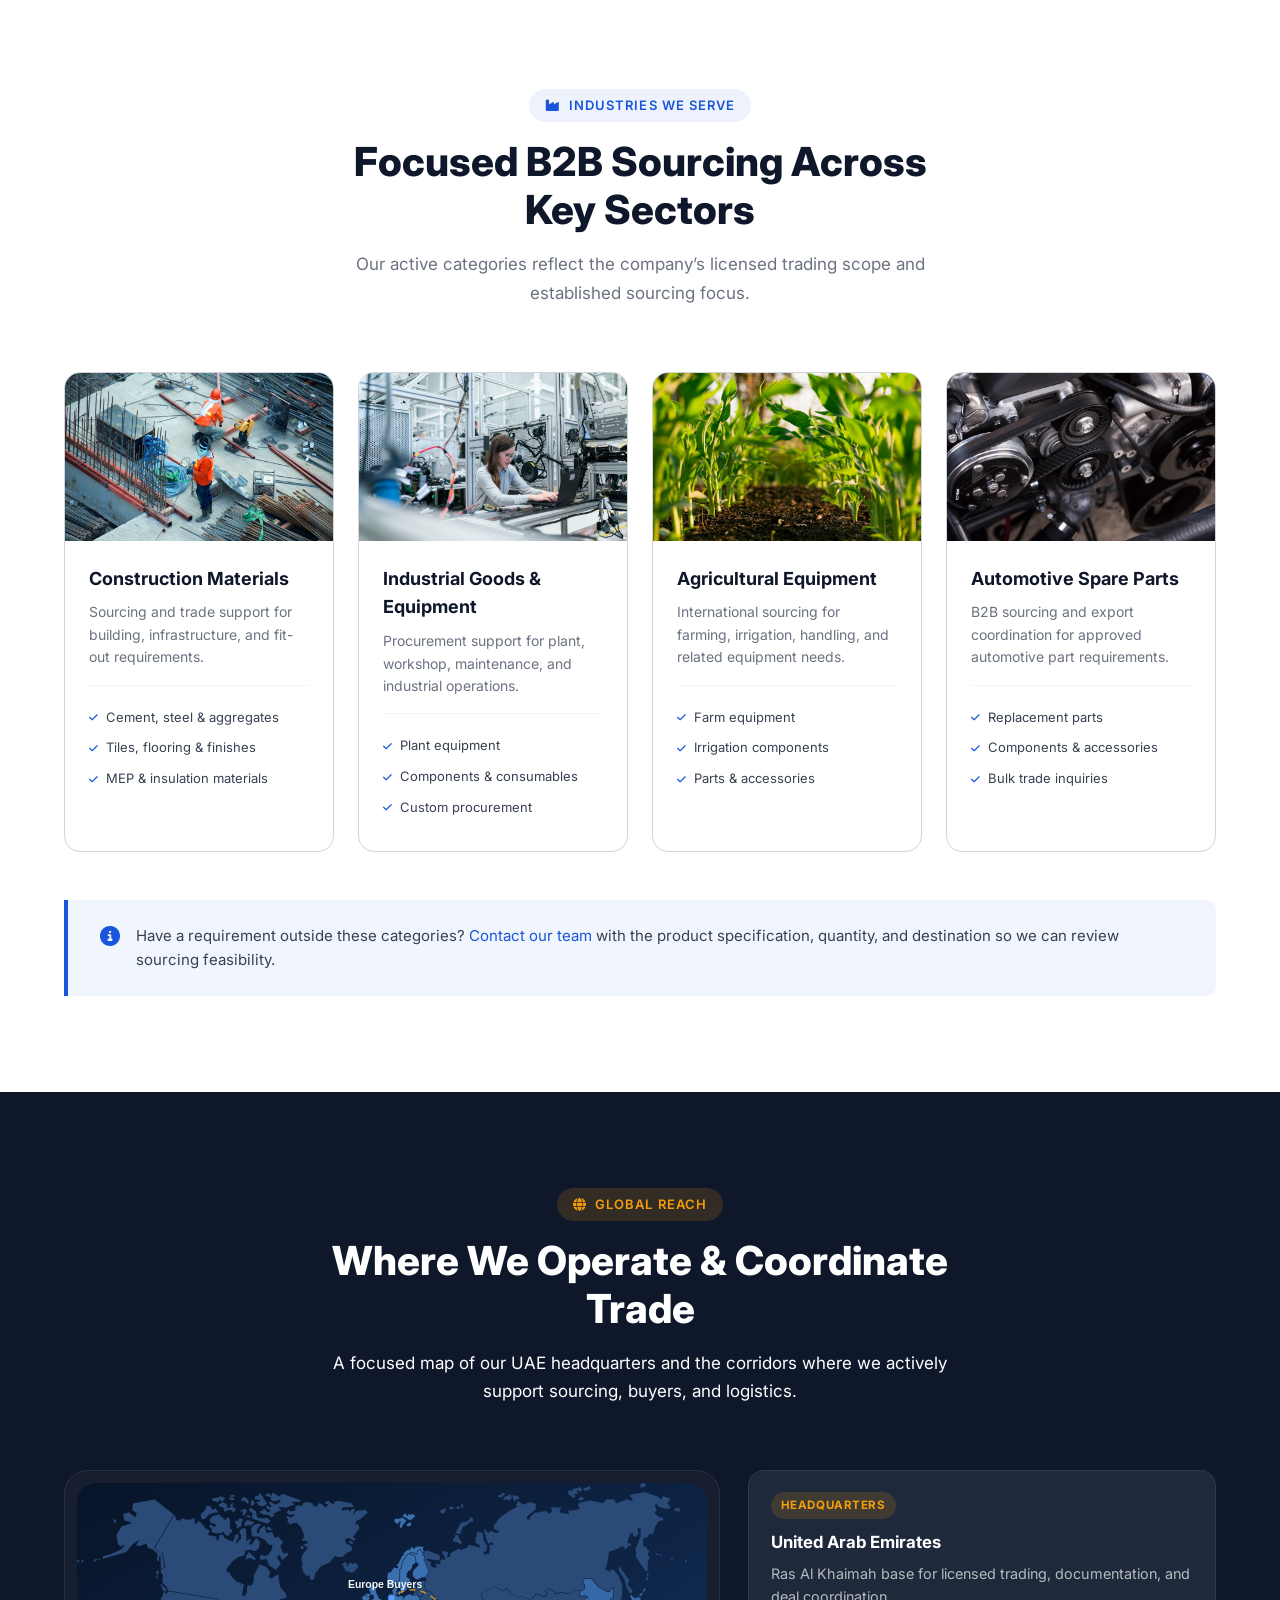
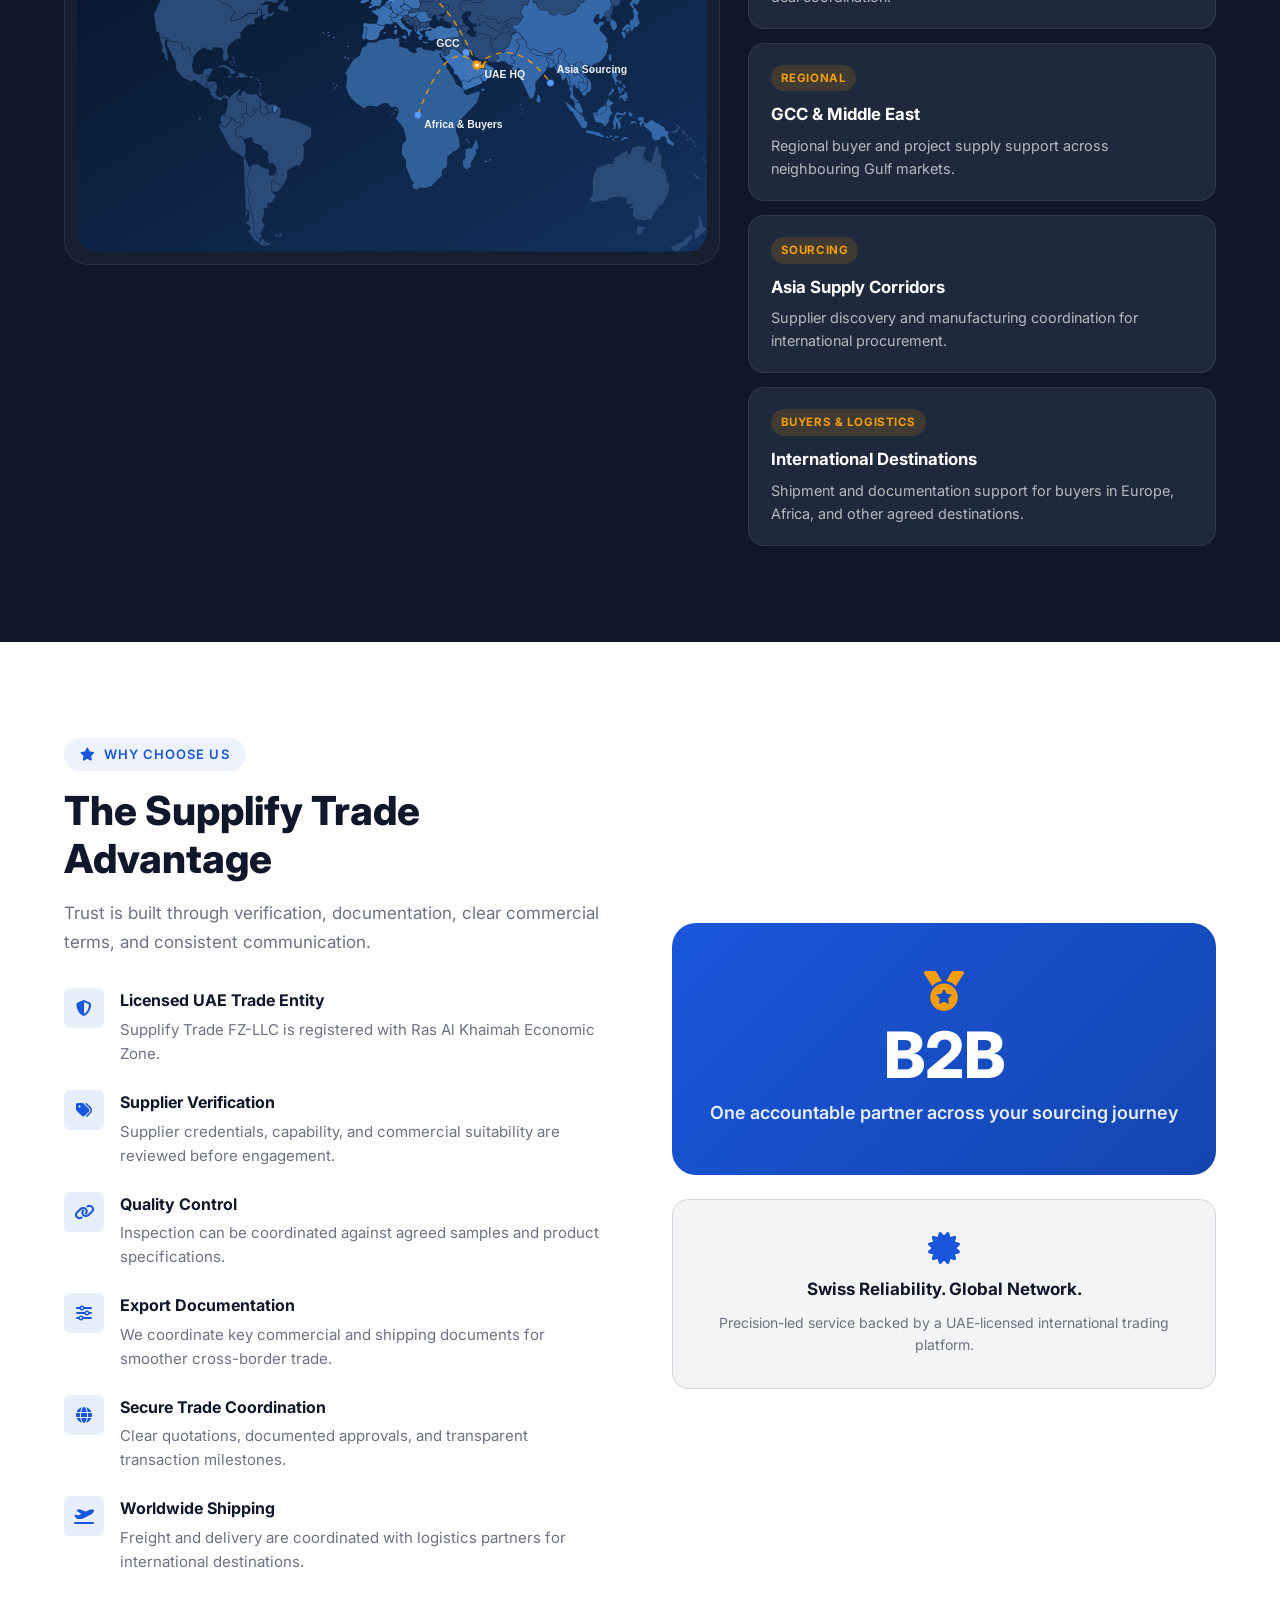
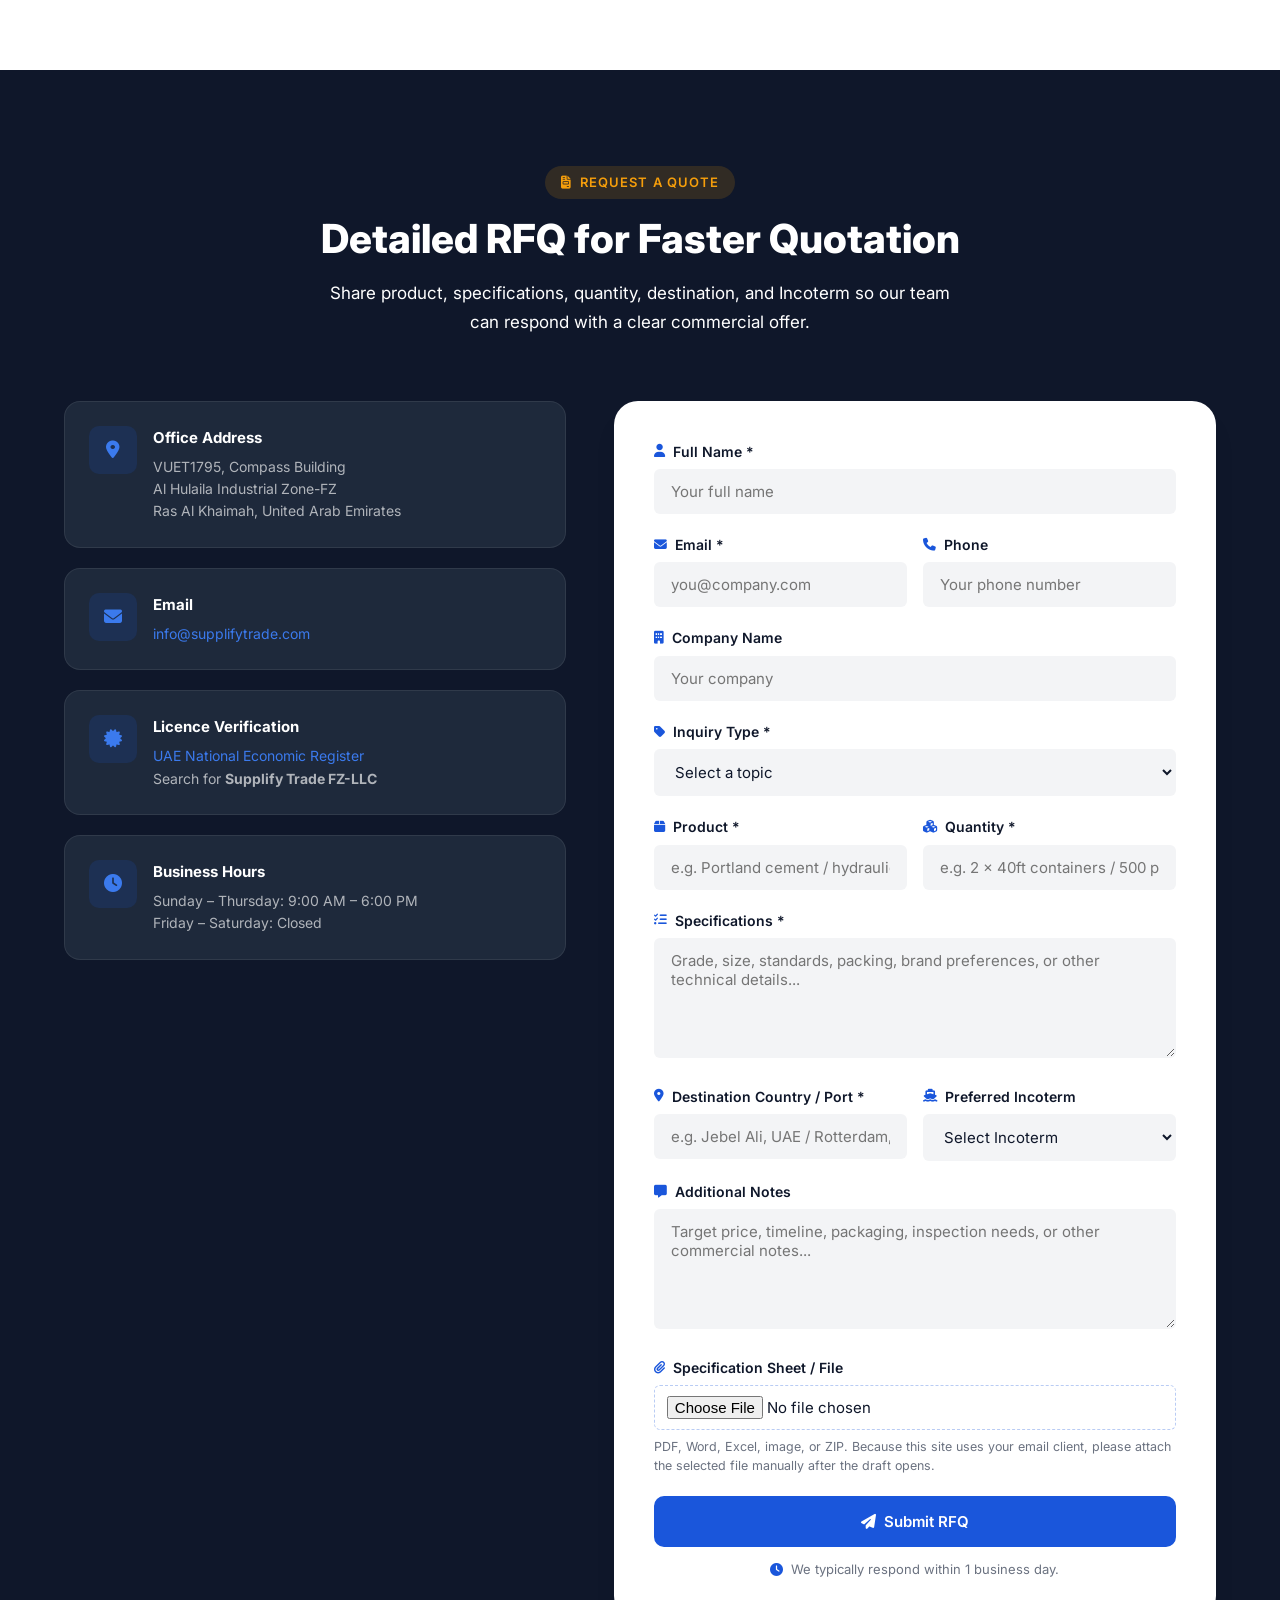
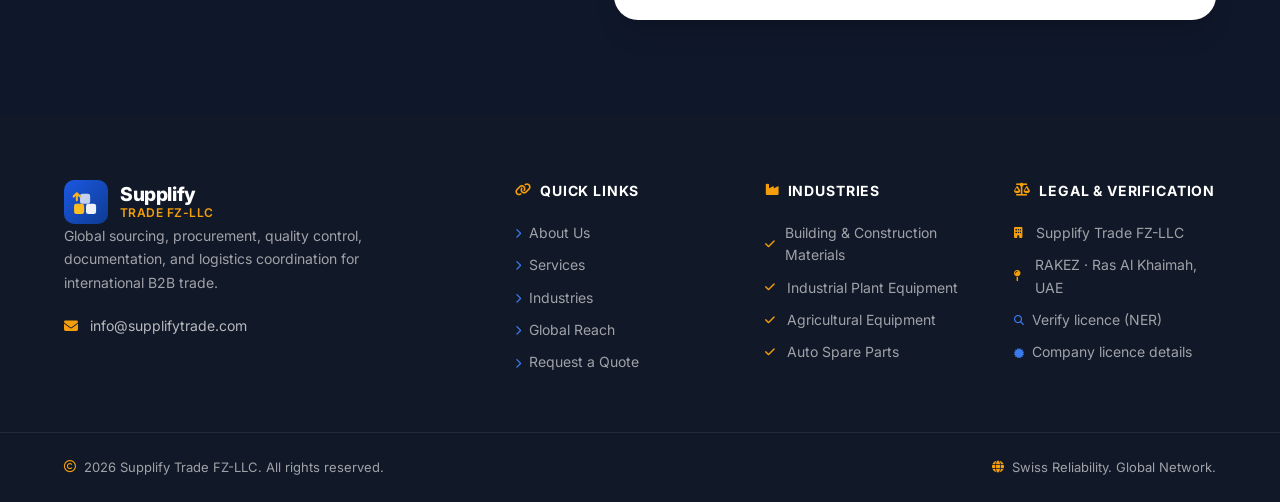
==== commit 7a601eae: "Bust social preview cache for OG image. Co-authored-by: Cursor <cursoragent@cursor.com>" ====
--- a/cpanel-deploy/index.html
+++ b/cpanel-deploy/index.html
@@ -22,8 +22,8 @@
   <meta property="og:url" content="https://supplifytrade.com/">
   <meta property="og:title" content="Supplify Trade FZ-LLC | Swiss Reliability. Global Network.">
   <meta property="og:description" content="Global sourcing, procurement, supplier verification, quality control, and international logistics from a RAKEZ-licensed UAE trading company.">
-  <meta property="og:image" content="https://supplifytrade.com/assets/og-image.jpg">
-  <meta property="og:image:secure_url" content="https://supplifytrade.com/assets/og-image.jpg">
+  <meta property="og:image" content="https://supplifytrade.com/assets/og-image.jpg?v=2">
+  <meta property="og:image:secure_url" content="https://supplifytrade.com/assets/og-image.jpg?v=2">
   <meta property="og:image:type" content="image/jpeg">
   <meta property="og:image:width" content="1200">
   <meta property="og:image:height" content="630">
@@ -33,7 +33,7 @@
   <meta name="twitter:card" content="summary_large_image">
   <meta name="twitter:title" content="Supplify Trade FZ-LLC | Swiss Reliability. Global Network.">
   <meta name="twitter:description" content="Global sourcing, procurement, supplier verification, quality control, and international logistics from the UAE.">
-  <meta name="twitter:image" content="https://supplifytrade.com/assets/og-image.jpg">
+  <meta name="twitter:image" content="https://supplifytrade.com/assets/og-image.jpg?v=2">
   <meta name="twitter:image:alt" content="Supplify Trade FZ-LLC — Swiss Reliability. Global Network.">
 
   <link rel="preconnect" href="https://fonts.googleapis.com">
--- a/cpanel-deploy/css/style.css
+++ b/cpanel-deploy/css/style.css
@@ -1194,7 +1194,7 @@
   display: grid;
   grid-template-columns: 1.4fr 1fr;
   gap: 28px;
-  align-items: stretch;
+  align-items: start;
 }
 
 .global-reach__map-wrap {
@@ -1203,13 +1203,13 @@
   border-radius: var(--radius-xl);
   padding: 12px;
   overflow: hidden;
-  min-height: 320px;
+  height: fit-content;
 }
 
 .global-reach__map {
   width: 100%;
   height: auto;
-  min-height: 300px;
+  aspect-ratio: 784 / 459;
   display: block;
   border: 0;
   border-radius: calc(var(--radius-xl) - 4px);
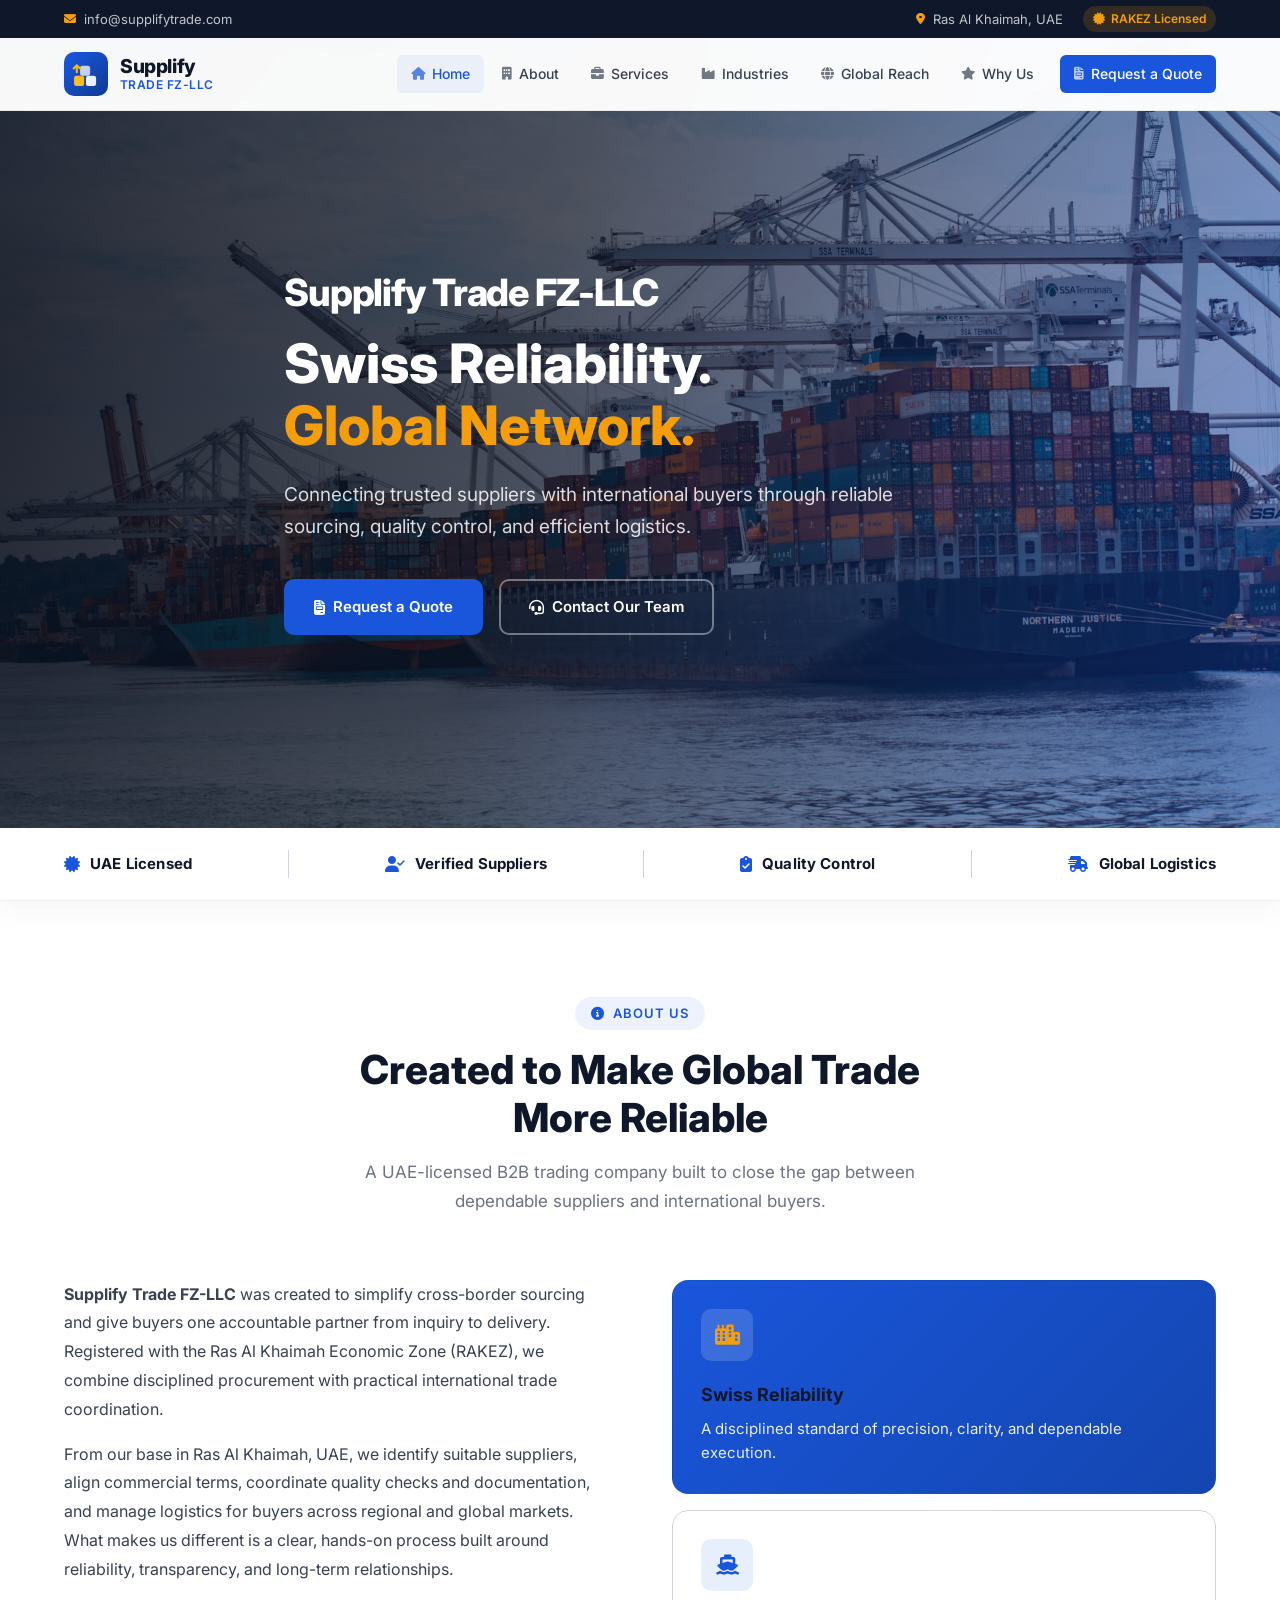
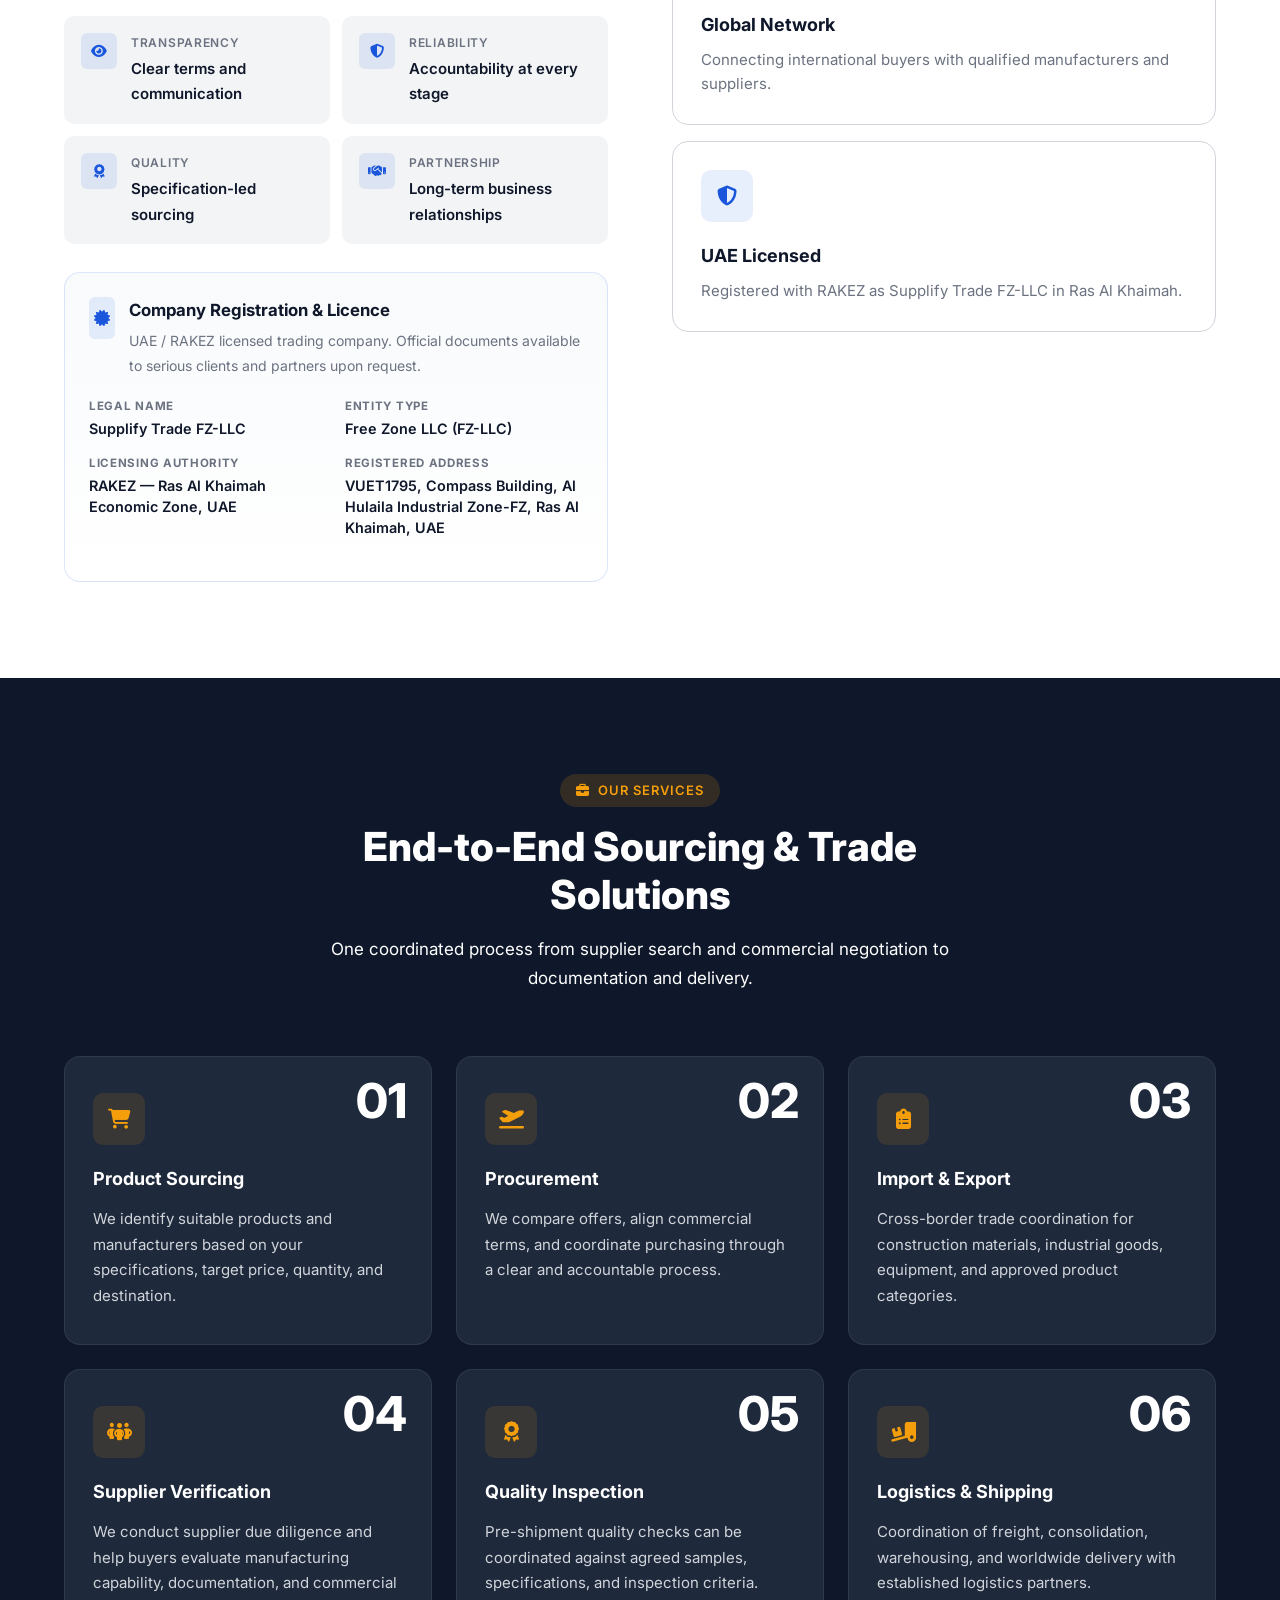
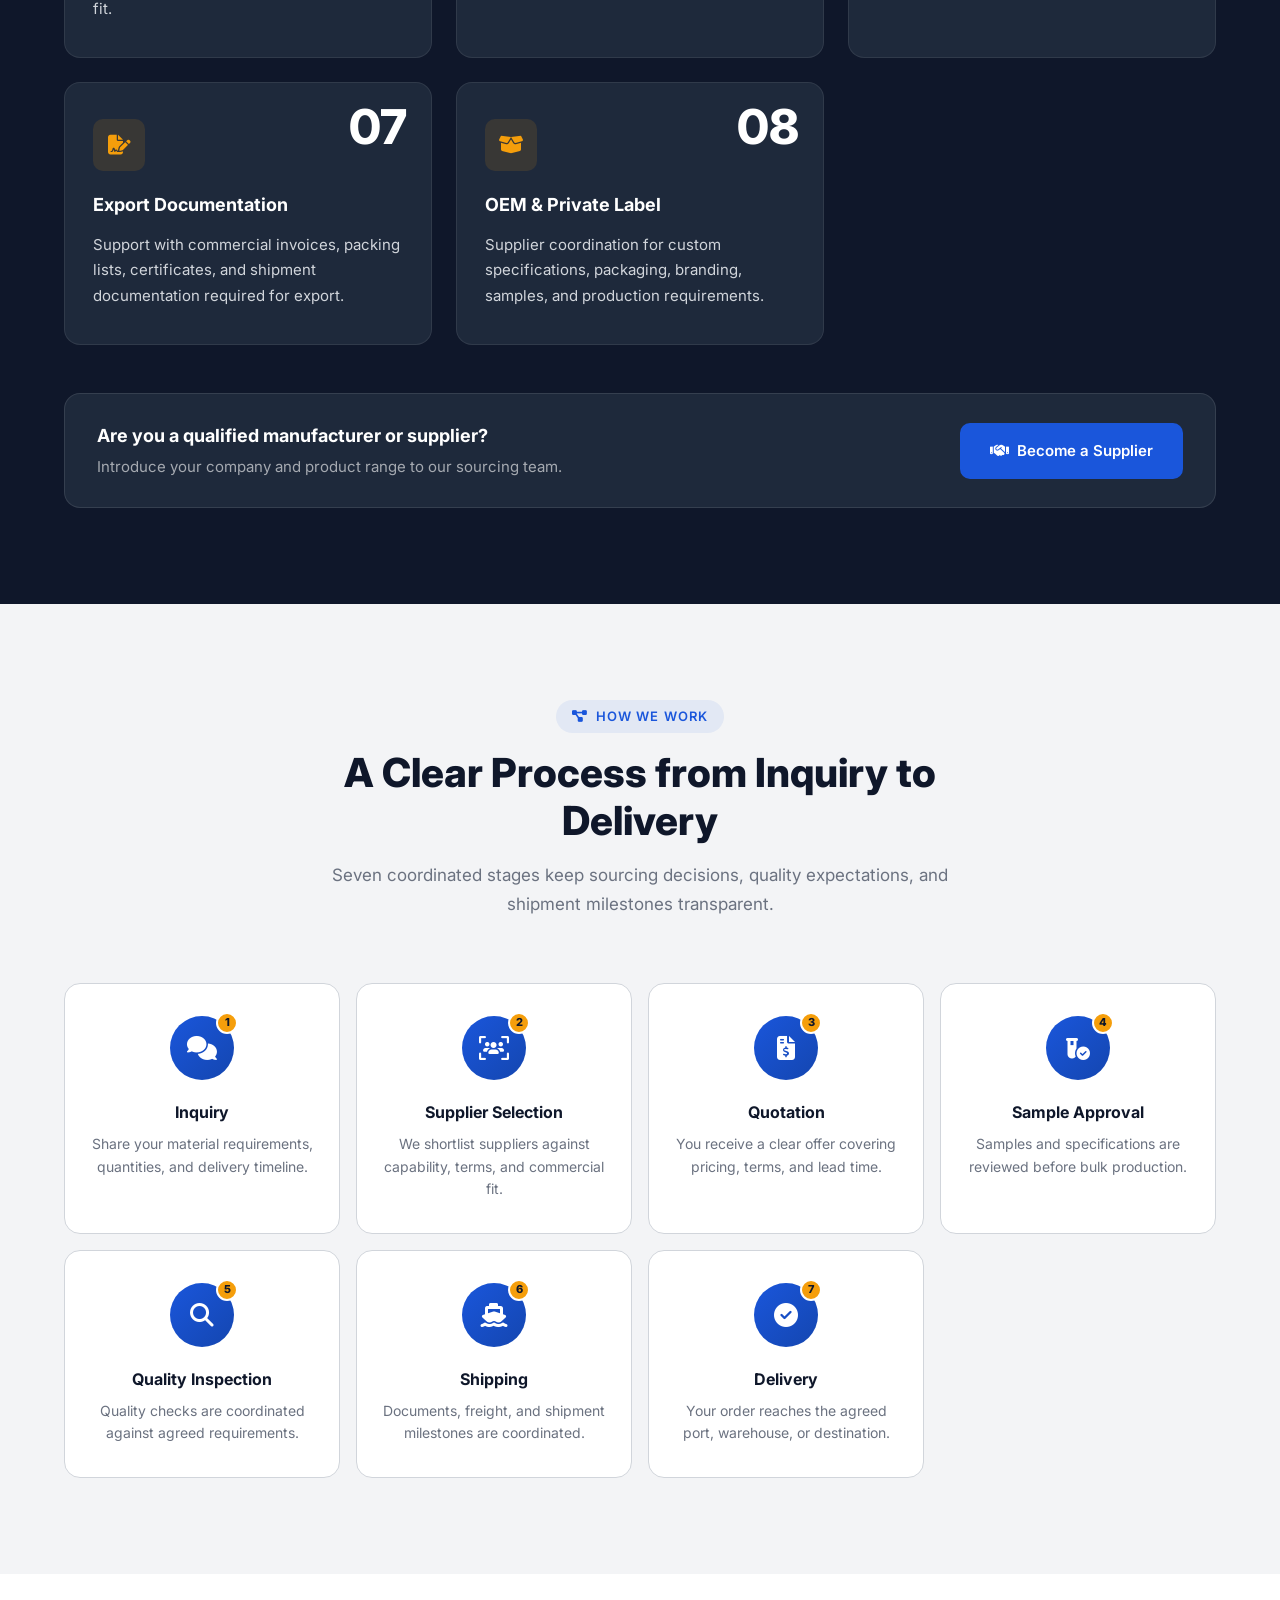
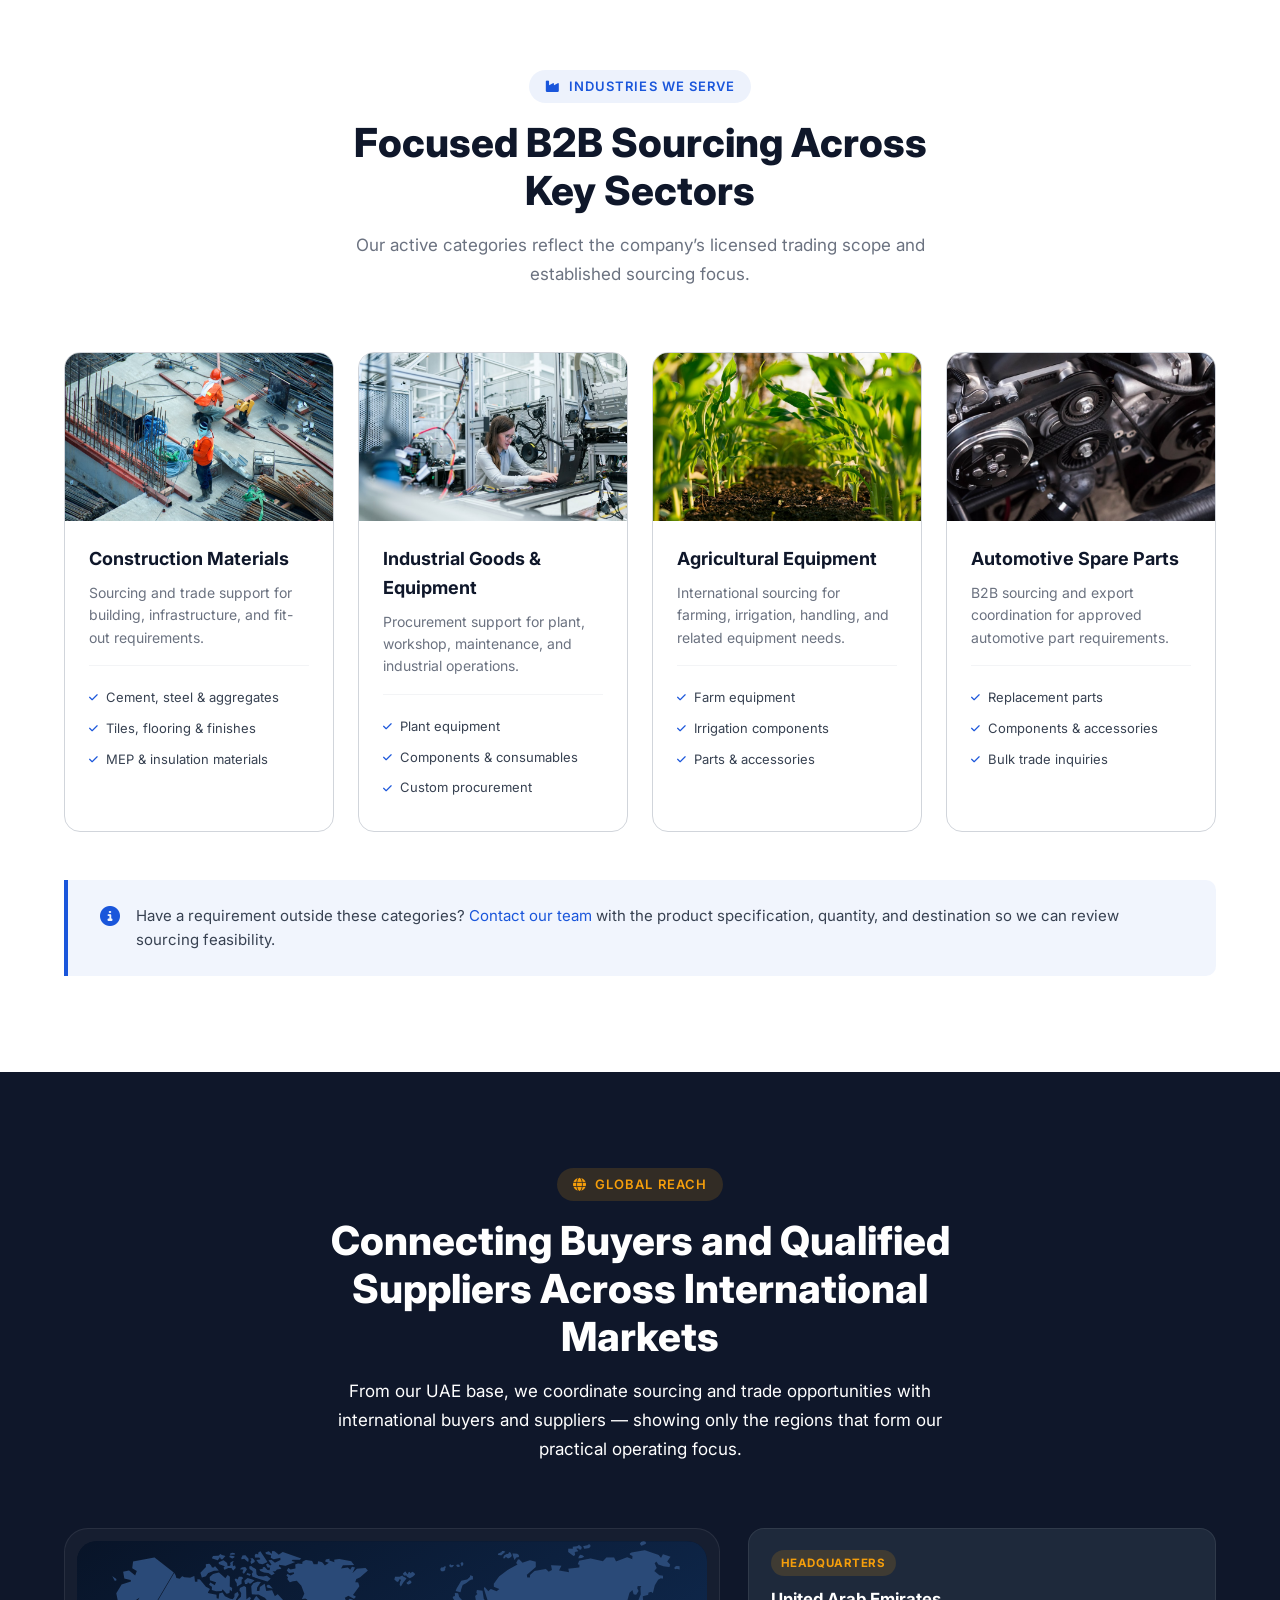
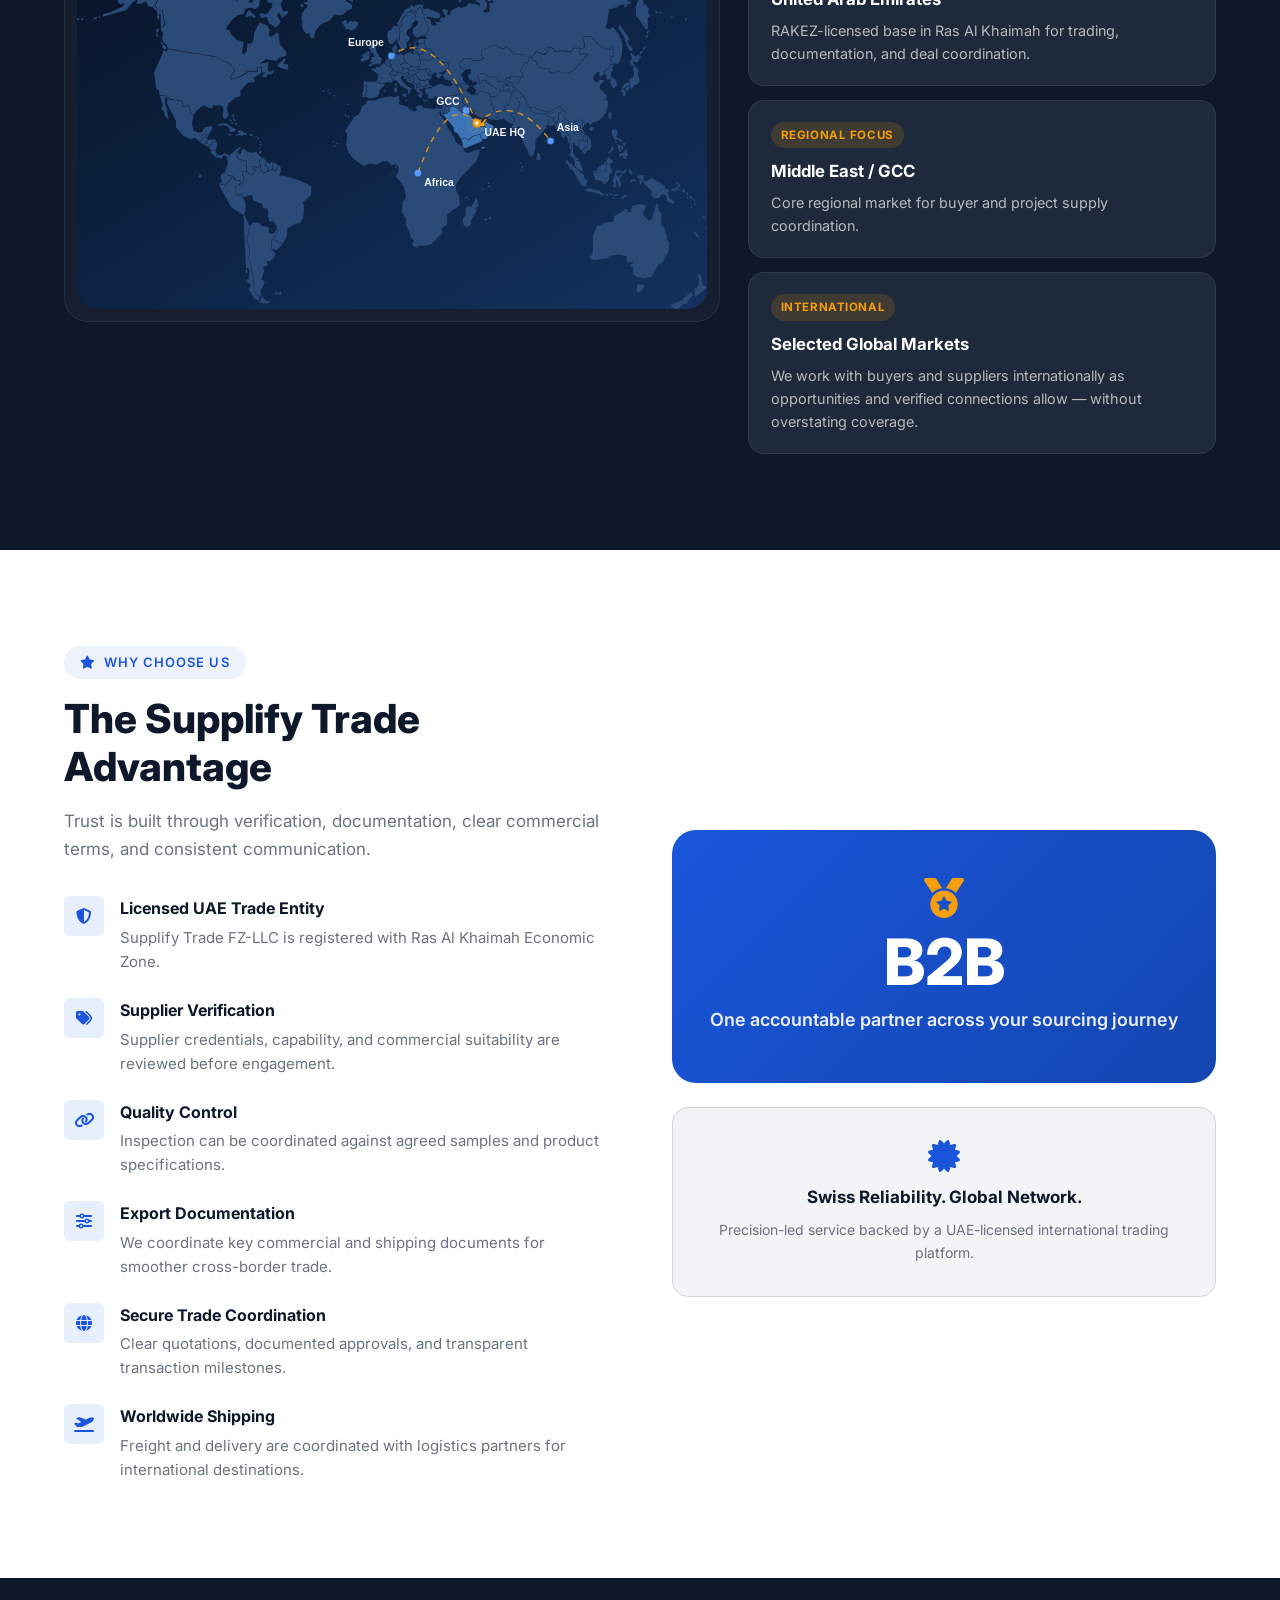
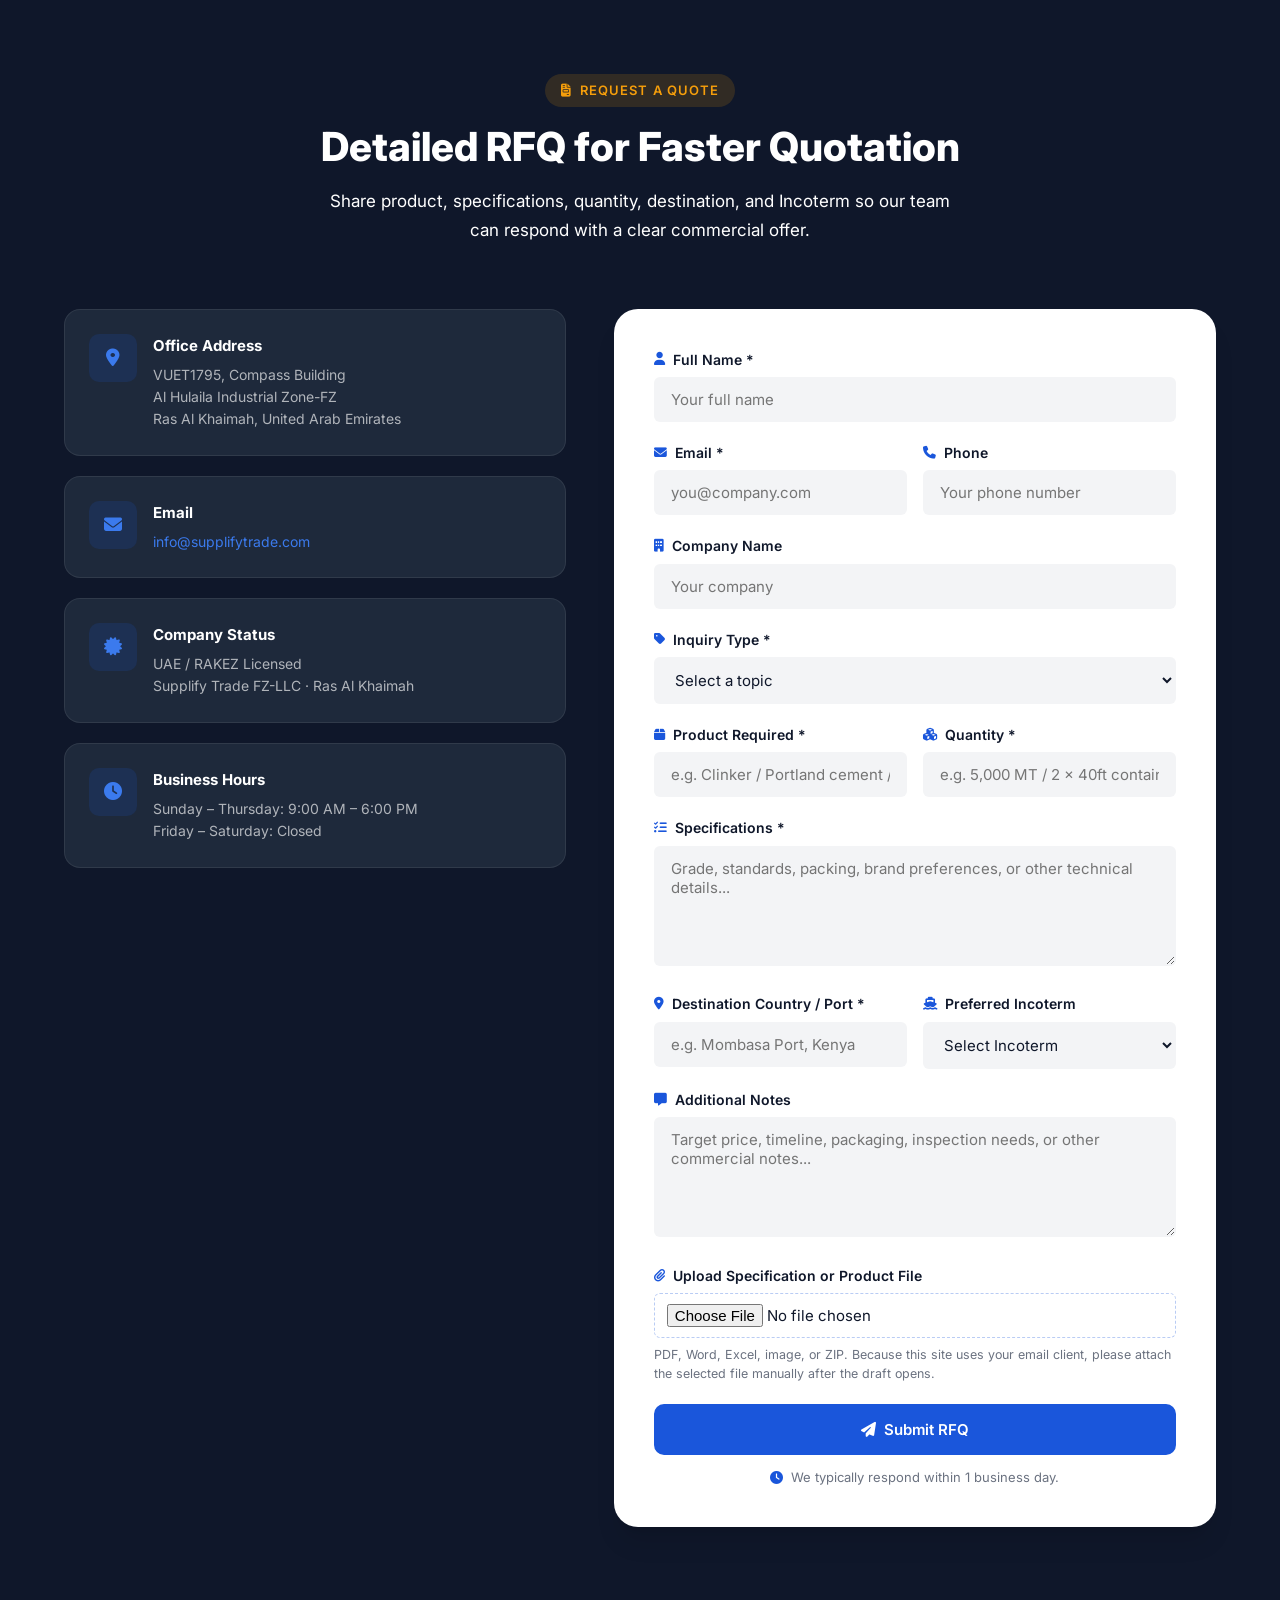
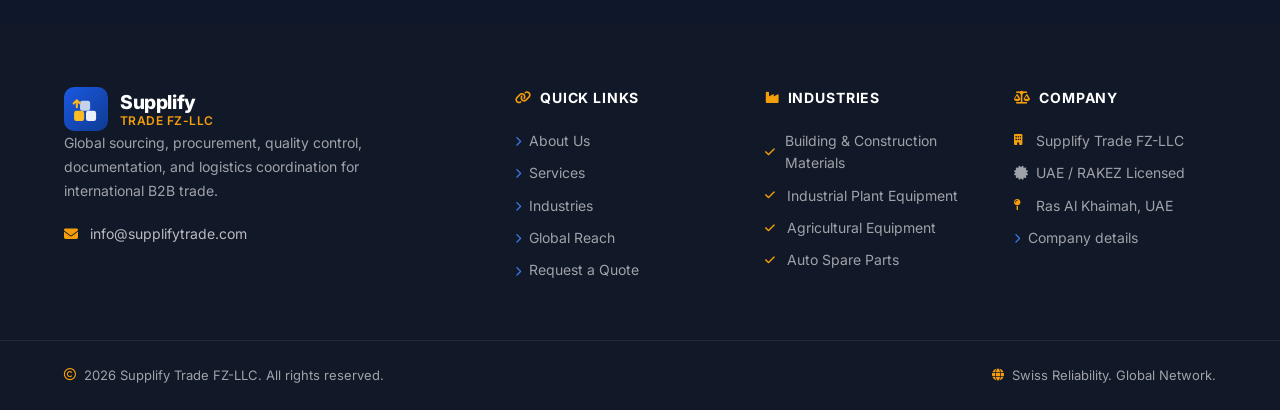
==== commit 6741945e: "Remove verification links and simplify Global Reach claims. Co-authored-by: Cursor <cursoragent@curs" ====
--- a/cpanel-deploy/index.html
+++ b/cpanel-deploy/index.html
@@ -61,10 +61,7 @@
           "addressLocality": "Ras Al Khaimah",
           "addressCountry": "AE"
         },
-        "areaServed": ["AE", "Middle East", "Asia", "Europe", "Africa"],
-        "sameAs": [
-          "https://rakez.com/"
-        ]
+        "areaServed": "International"
       },
       {
         "@type": "WebSite",
@@ -248,7 +245,7 @@
                 <i class="fa-solid fa-certificate"></i>
                 <div>
                   <h3>Company Registration & Licence</h3>
-                  <p>Official details for verification and due diligence.</p>
+                  <p>UAE / RAKEZ licensed trading company. Official documents available to serious clients and partners upon request.</p>
                 </div>
               </div>
               <dl class="licence-box__grid">
@@ -262,23 +259,13 @@
                 </div>
                 <div>
                   <dt>Licensing Authority</dt>
-                  <dd>RAKEZ — Ras Al Khaimah Economic Zone</dd>
+                  <dd>RAKEZ — Ras Al Khaimah Economic Zone, UAE</dd>
                 </div>
                 <div>
                   <dt>Registered Address</dt>
                   <dd>VUET1795, Compass Building, Al Hulaila Industrial Zone-FZ, Ras Al Khaimah, UAE</dd>
                 </div>
               </dl>
-              <div class="licence-box__actions">
-                <a class="btn btn--primary btn--sm" href="https://www.growth.gov.ae/G2C/" target="_blank" rel="noopener noreferrer">
-                  <i class="fa-solid fa-magnifying-glass"></i>
-                  Verify via UAE National Economic Register
-                </a>
-                <a class="btn btn--ghost btn--sm" href="https://rakez.com/" target="_blank" rel="noopener noreferrer">
-                  <i class="fa-solid fa-arrow-up-right-from-square"></i>
-                  Visit RAKEZ
-                </a>
-              </div>
             </div>
           </div>
 
@@ -552,8 +539,8 @@
       <div class="container">
         <div class="section__header section__header--light">
           <span class="section__tag section__tag--light"><i class="fa-solid fa-globe"></i> Global Reach</span>
-          <h2 class="section__title section__title--light">Where We Operate & Coordinate Trade</h2>
-          <p class="section__desc section__desc--light">A focused map of our UAE headquarters and the corridors where we actively support sourcing, buyers, and logistics.</p>
+          <h2 class="section__title section__title--light">Connecting Buyers and Qualified Suppliers Across International Markets</h2>
+          <p class="section__desc section__desc--light">From our UAE base, we coordinate sourcing and trade opportunities with international buyers and suppliers — showing only the regions that form our practical operating focus.</p>
         </div>
 
         <div class="global-reach__layout">
@@ -562,7 +549,7 @@
               class="global-reach__map"
               type="image/svg+xml"
               data="assets/world-reach-map.svg"
-              aria-label="Animated world map highlighting UAE headquarters and trade corridors across GCC, Asia, Europe and Africa"
+              aria-label="World map highlighting UAE headquarters and Middle East focus for international trade coordination"
             ></object>
           </div>
 
@@ -570,22 +557,17 @@
             <article class="reach-card">
               <span class="reach-card__badge">Headquarters</span>
               <h3>United Arab Emirates</h3>
-              <p>Ras Al Khaimah base for licensed trading, documentation, and deal coordination.</p>
+              <p>RAKEZ-licensed base in Ras Al Khaimah for trading, documentation, and deal coordination.</p>
             </article>
             <article class="reach-card">
-              <span class="reach-card__badge">Regional</span>
-              <h3>GCC & Middle East</h3>
-              <p>Regional buyer and project supply support across neighbouring Gulf markets.</p>
+              <span class="reach-card__badge">Regional Focus</span>
+              <h3>Middle East / GCC</h3>
+              <p>Core regional market for buyer and project supply coordination.</p>
             </article>
             <article class="reach-card">
-              <span class="reach-card__badge">Sourcing</span>
-              <h3>Asia Supply Corridors</h3>
-              <p>Supplier discovery and manufacturing coordination for international procurement.</p>
-            </article>
-            <article class="reach-card">
-              <span class="reach-card__badge">Buyers & Logistics</span>
-              <h3>International Destinations</h3>
-              <p>Shipment and documentation support for buyers in Europe, Africa, and other agreed destinations.</p>
+              <span class="reach-card__badge">International</span>
+              <h3>Selected Global Markets</h3>
+              <p>We work with buyers and suppliers internationally as opportunities and verified connections allow — without overstating coverage.</p>
             </article>
           </div>
         </div>
@@ -699,11 +681,8 @@
                 <i class="fa-solid fa-certificate"></i>
               </div>
               <div>
-                <h4>Licence Verification</h4>
-                <p>
-                  <a href="https://www.growth.gov.ae/G2C/" target="_blank" rel="noopener noreferrer">UAE National Economic Register</a><br>
-                  Search for <strong>Supplify Trade FZ-LLC</strong>
-                </p>
+                <h4>Company Status</h4>
+                <p>UAE / RAKEZ Licensed<br>Supplify Trade FZ-LLC · Ras Al Khaimah</p>
               </div>
             </div>
 
@@ -750,22 +729,22 @@
             </div>
             <div class="form__row">
               <div class="form__group">
-                <label for="product"><i class="fa-solid fa-box"></i> Product *</label>
-                <input type="text" id="product" name="product" required placeholder="e.g. Portland cement / hydraulic pump">
+                <label for="product"><i class="fa-solid fa-box"></i> Product Required *</label>
+                <input type="text" id="product" name="product" required placeholder="e.g. Clinker / Portland cement / hydraulic pump">
               </div>
               <div class="form__group">
                 <label for="quantity"><i class="fa-solid fa-cubes"></i> Quantity *</label>
-                <input type="text" id="quantity" name="quantity" required placeholder="e.g. 2 x 40ft containers / 500 pcs">
+                <input type="text" id="quantity" name="quantity" required placeholder="e.g. 5,000 MT / 2 x 40ft containers">
               </div>
             </div>
             <div class="form__group">
               <label for="specifications"><i class="fa-solid fa-list-check"></i> Specifications *</label>
-              <textarea id="specifications" name="specifications" rows="3" required placeholder="Grade, size, standards, packing, brand preferences, or other technical details..."></textarea>
+              <textarea id="specifications" name="specifications" rows="3" required placeholder="Grade, standards, packing, brand preferences, or other technical details..."></textarea>
             </div>
             <div class="form__row">
               <div class="form__group">
                 <label for="destination"><i class="fa-solid fa-location-dot"></i> Destination Country / Port *</label>
-                <input type="text" id="destination" name="destination" required placeholder="e.g. Jebel Ali, UAE / Rotterdam, NL">
+                <input type="text" id="destination" name="destination" required placeholder="e.g. Mombasa Port, Kenya">
               </div>
               <div class="form__group">
                 <label for="incoterm"><i class="fa-solid fa-ship"></i> Preferred Incoterm</label>
@@ -786,7 +765,7 @@
               <textarea id="message" name="message" rows="3" placeholder="Target price, timeline, packaging, inspection needs, or other commercial notes..."></textarea>
             </div>
             <div class="form__group">
-              <label for="attachment"><i class="fa-solid fa-paperclip"></i> Specification Sheet / File</label>
+              <label for="attachment"><i class="fa-solid fa-paperclip"></i> Upload Specification or Product File</label>
               <input type="file" id="attachment" name="attachment" accept=".pdf,.doc,.docx,.xls,.xlsx,.jpg,.jpeg,.png,.zip">
               <p class="form__hint">PDF, Word, Excel, image, or ZIP. Because this site uses your email client, please attach the selected file manually after the draft opens.</p>
             </div>
@@ -842,12 +821,12 @@
       </div>
 
       <div class="footer__links">
-        <h4><i class="fa-solid fa-scale-balanced"></i> Legal & Verification</h4>
+        <h4><i class="fa-solid fa-scale-balanced"></i> Company</h4>
         <ul>
           <li><i class="fa-solid fa-building"></i> Supplify Trade FZ-LLC</li>
-          <li><i class="fa-solid fa-map-pin"></i> RAKEZ · Ras Al Khaimah, UAE</li>
-          <li><a href="https://www.growth.gov.ae/G2C/" target="_blank" rel="noopener noreferrer"><i class="fa-solid fa-magnifying-glass"></i> Verify licence (NER)</a></li>
-          <li><a href="#licence"><i class="fa-solid fa-certificate"></i> Company licence details</a></li>
+          <li><i class="fa-solid fa-certificate"></i> UAE / RAKEZ Licensed</li>
+          <li><i class="fa-solid fa-map-pin"></i> Ras Al Khaimah, UAE</li>
+          <li><a href="#licence"><i class="fa-solid fa-chevron-right"></i> Company details</a></li>
         </ul>
       </div>
     </div>
